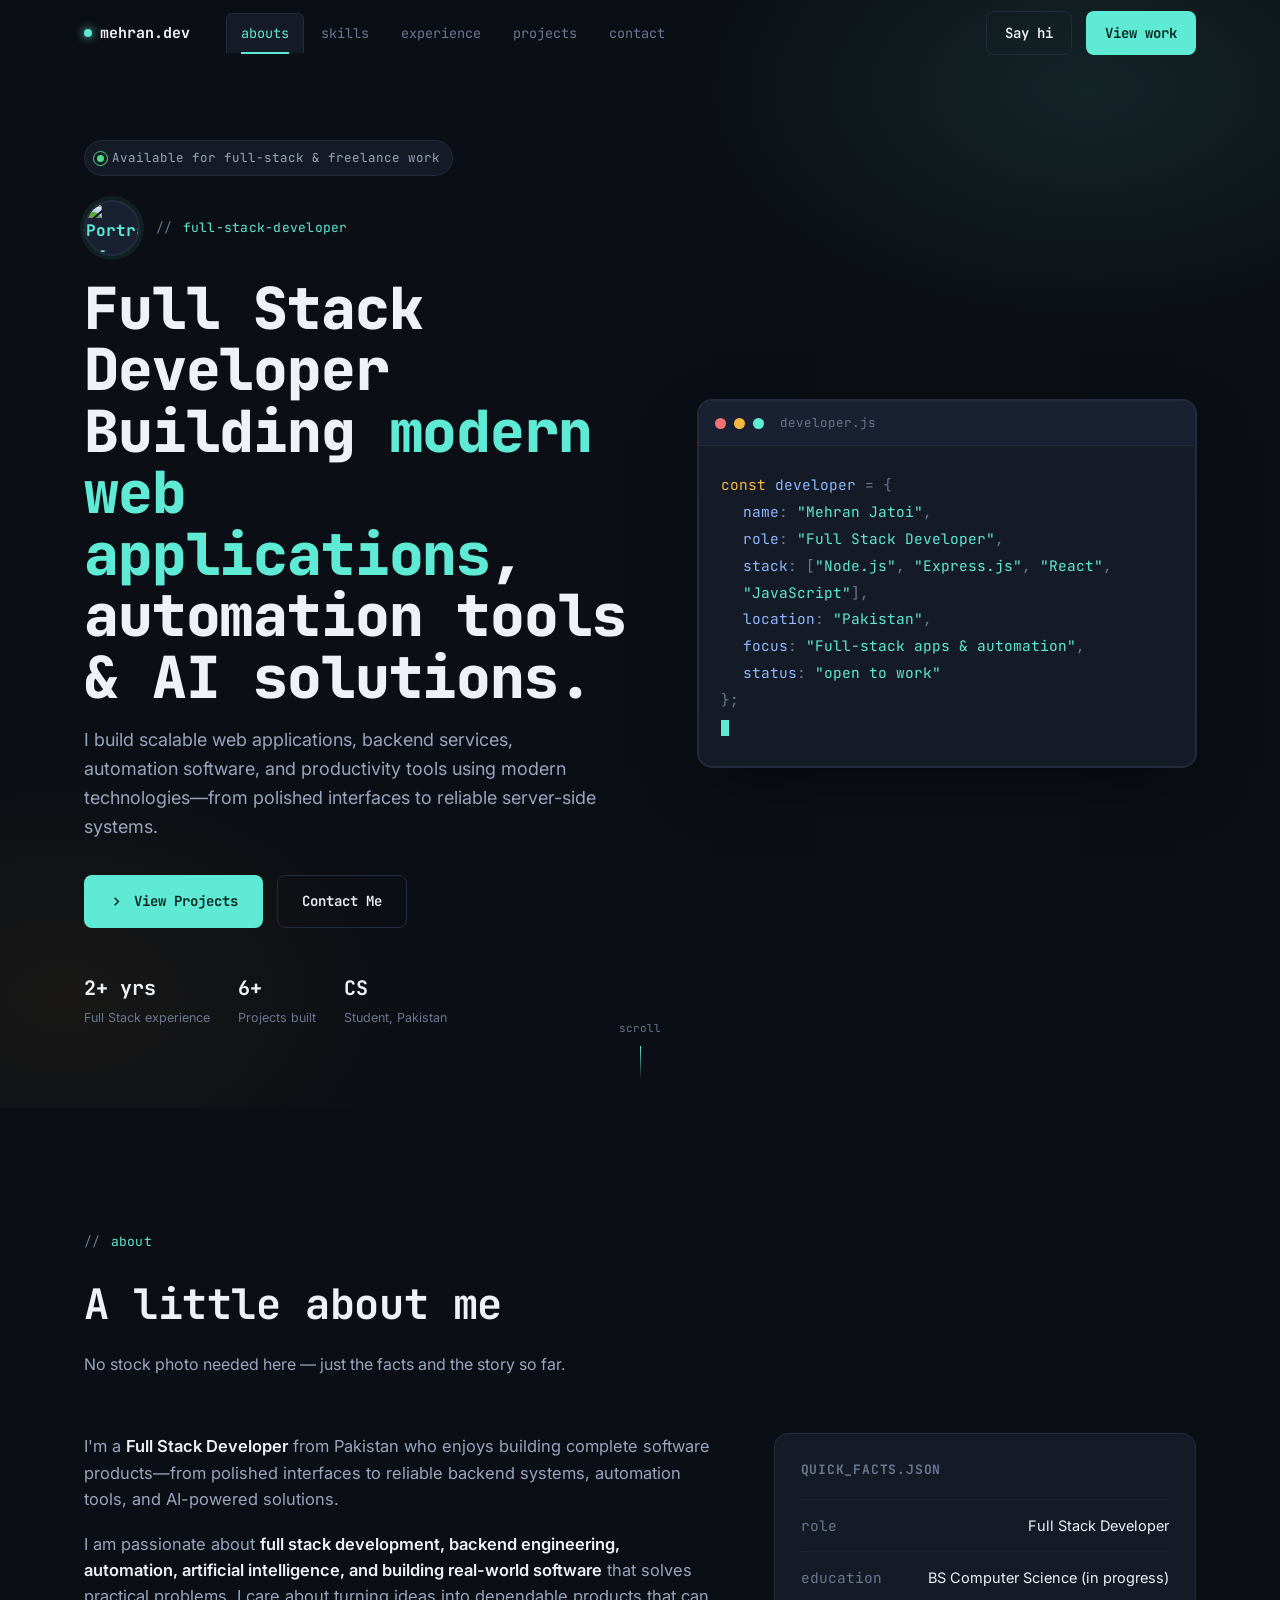
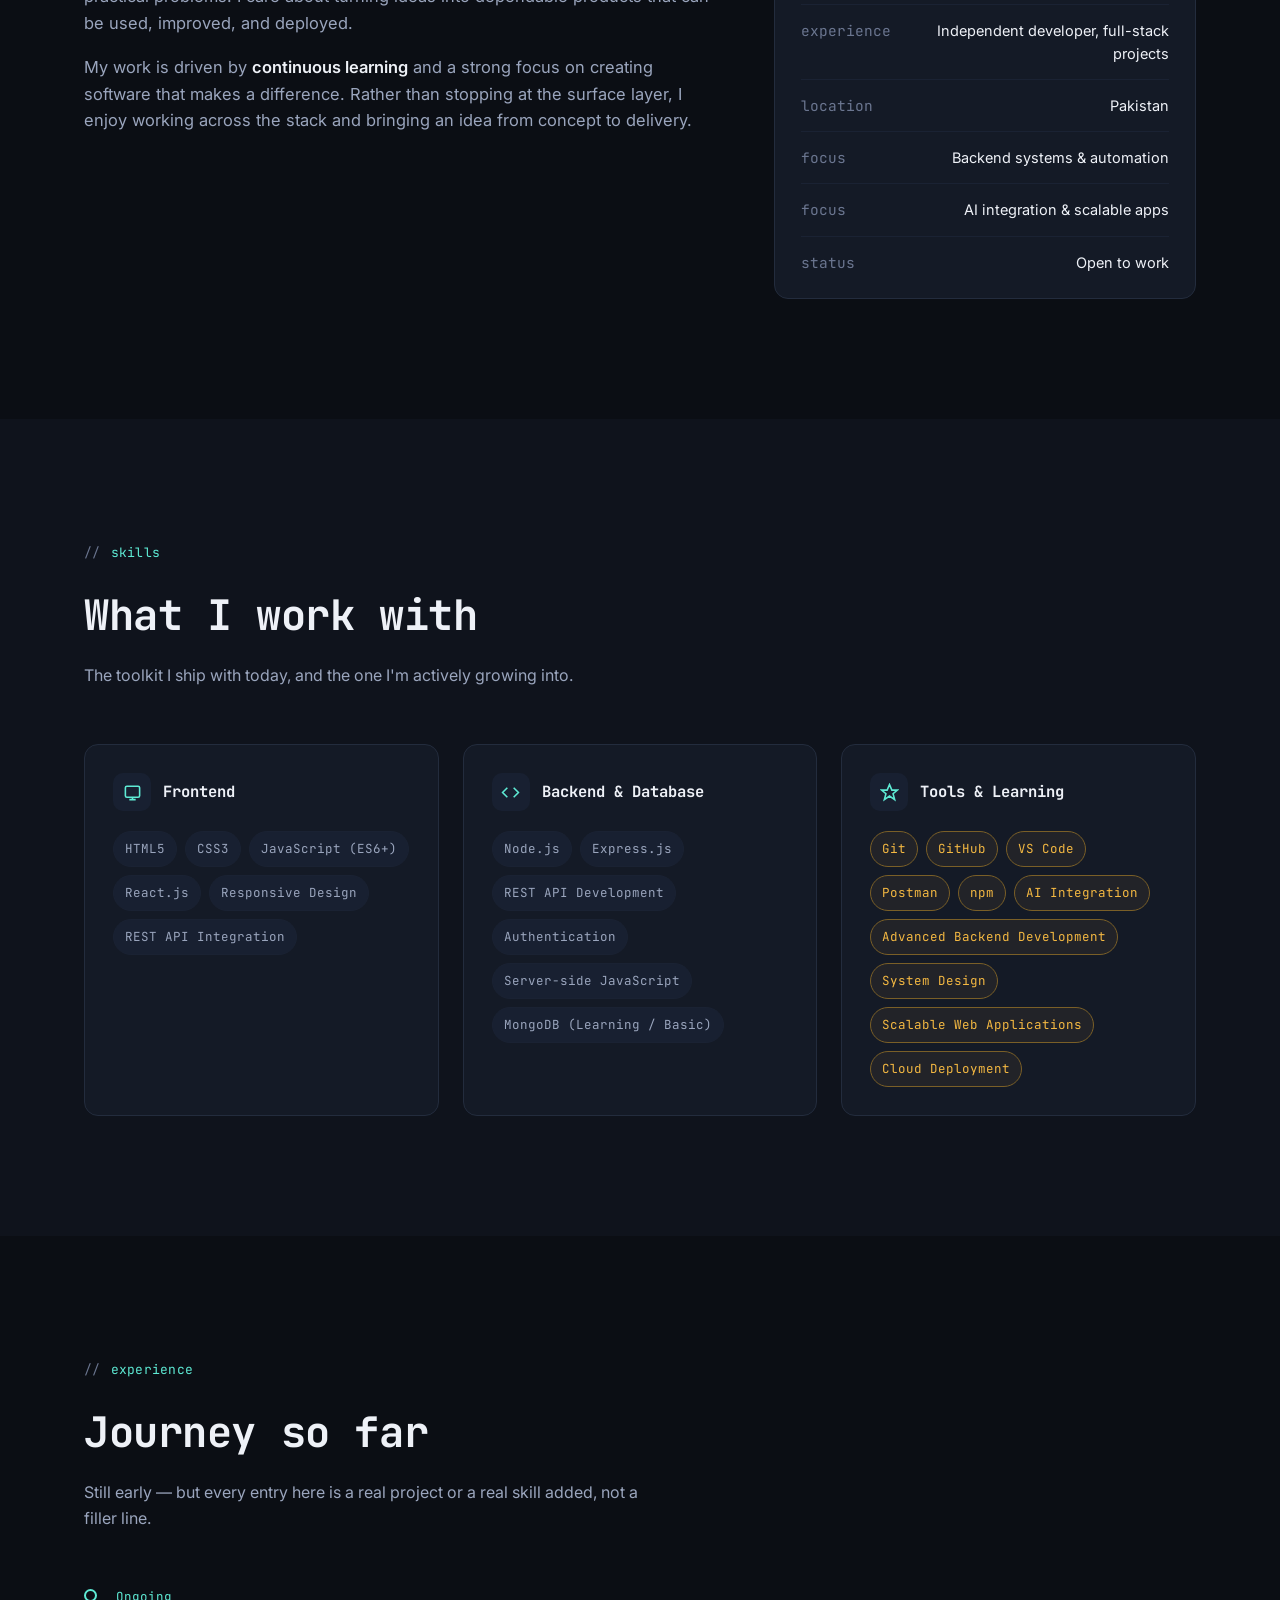
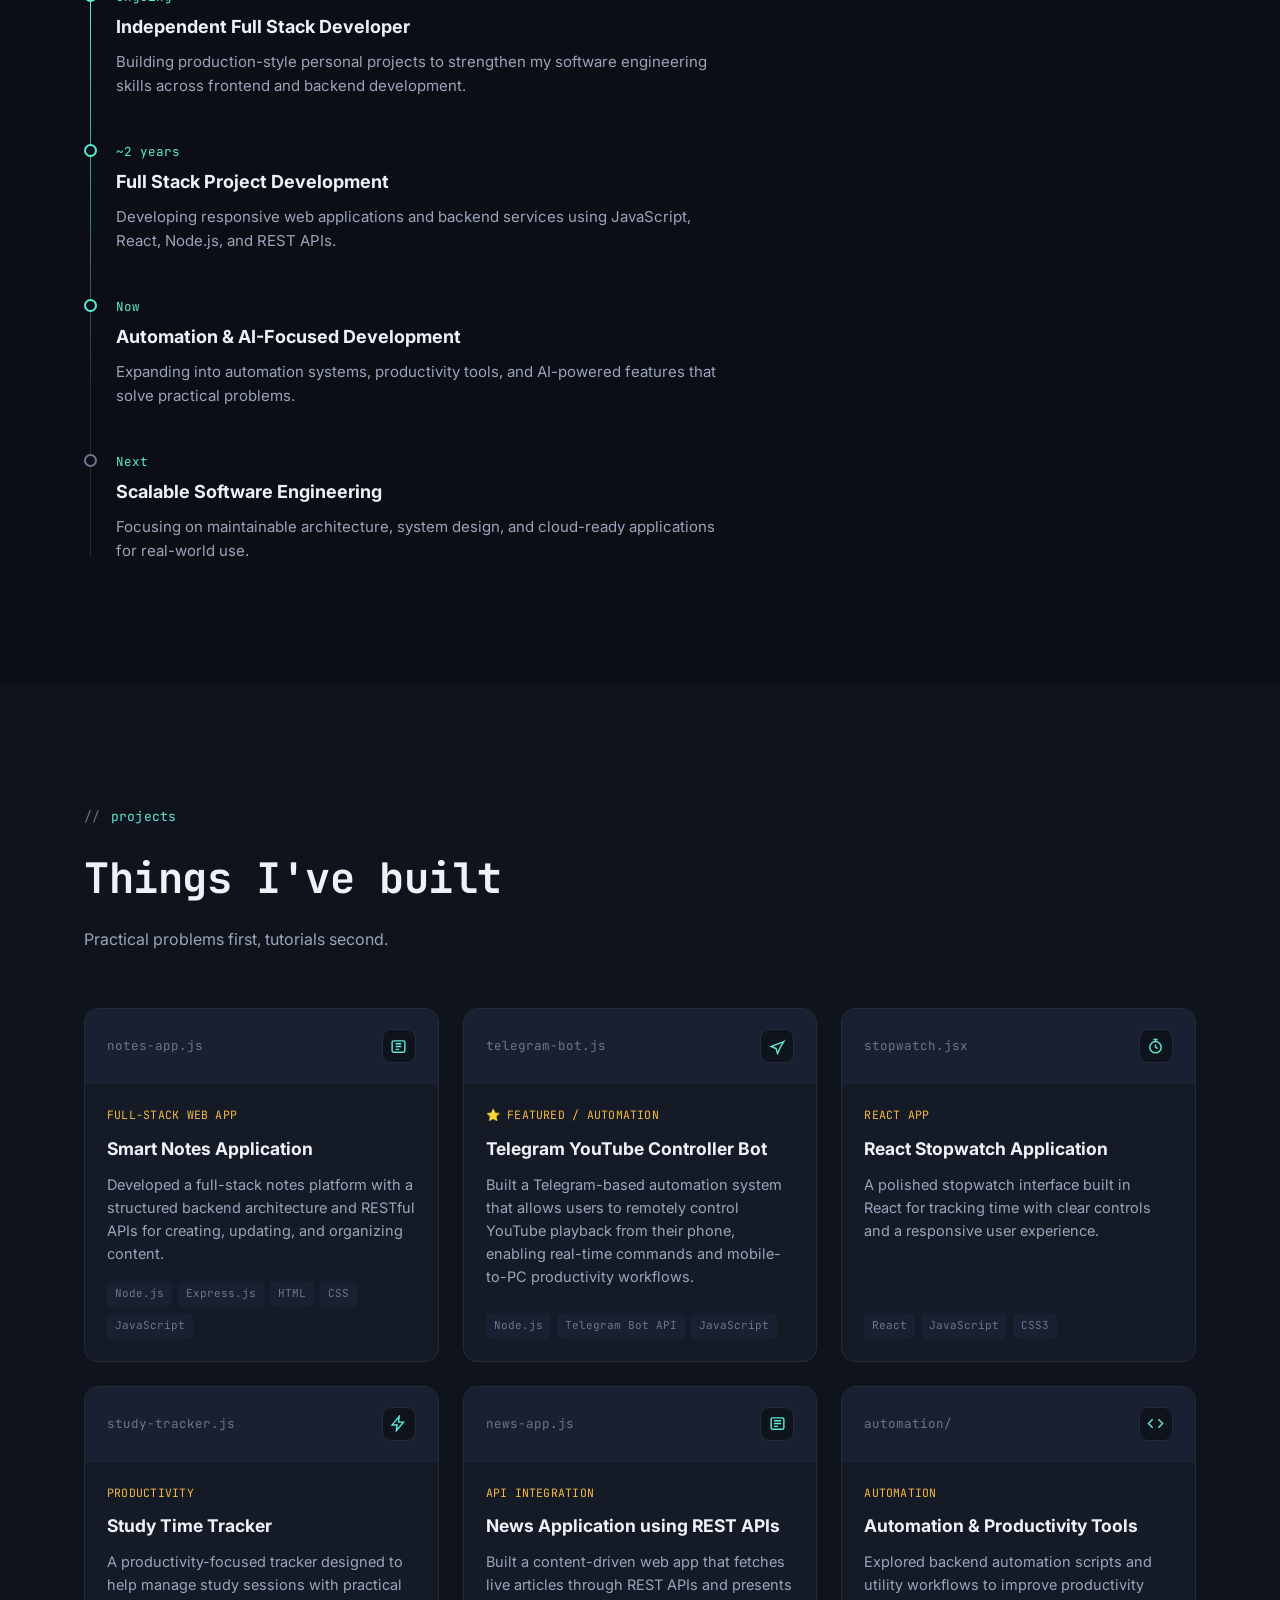
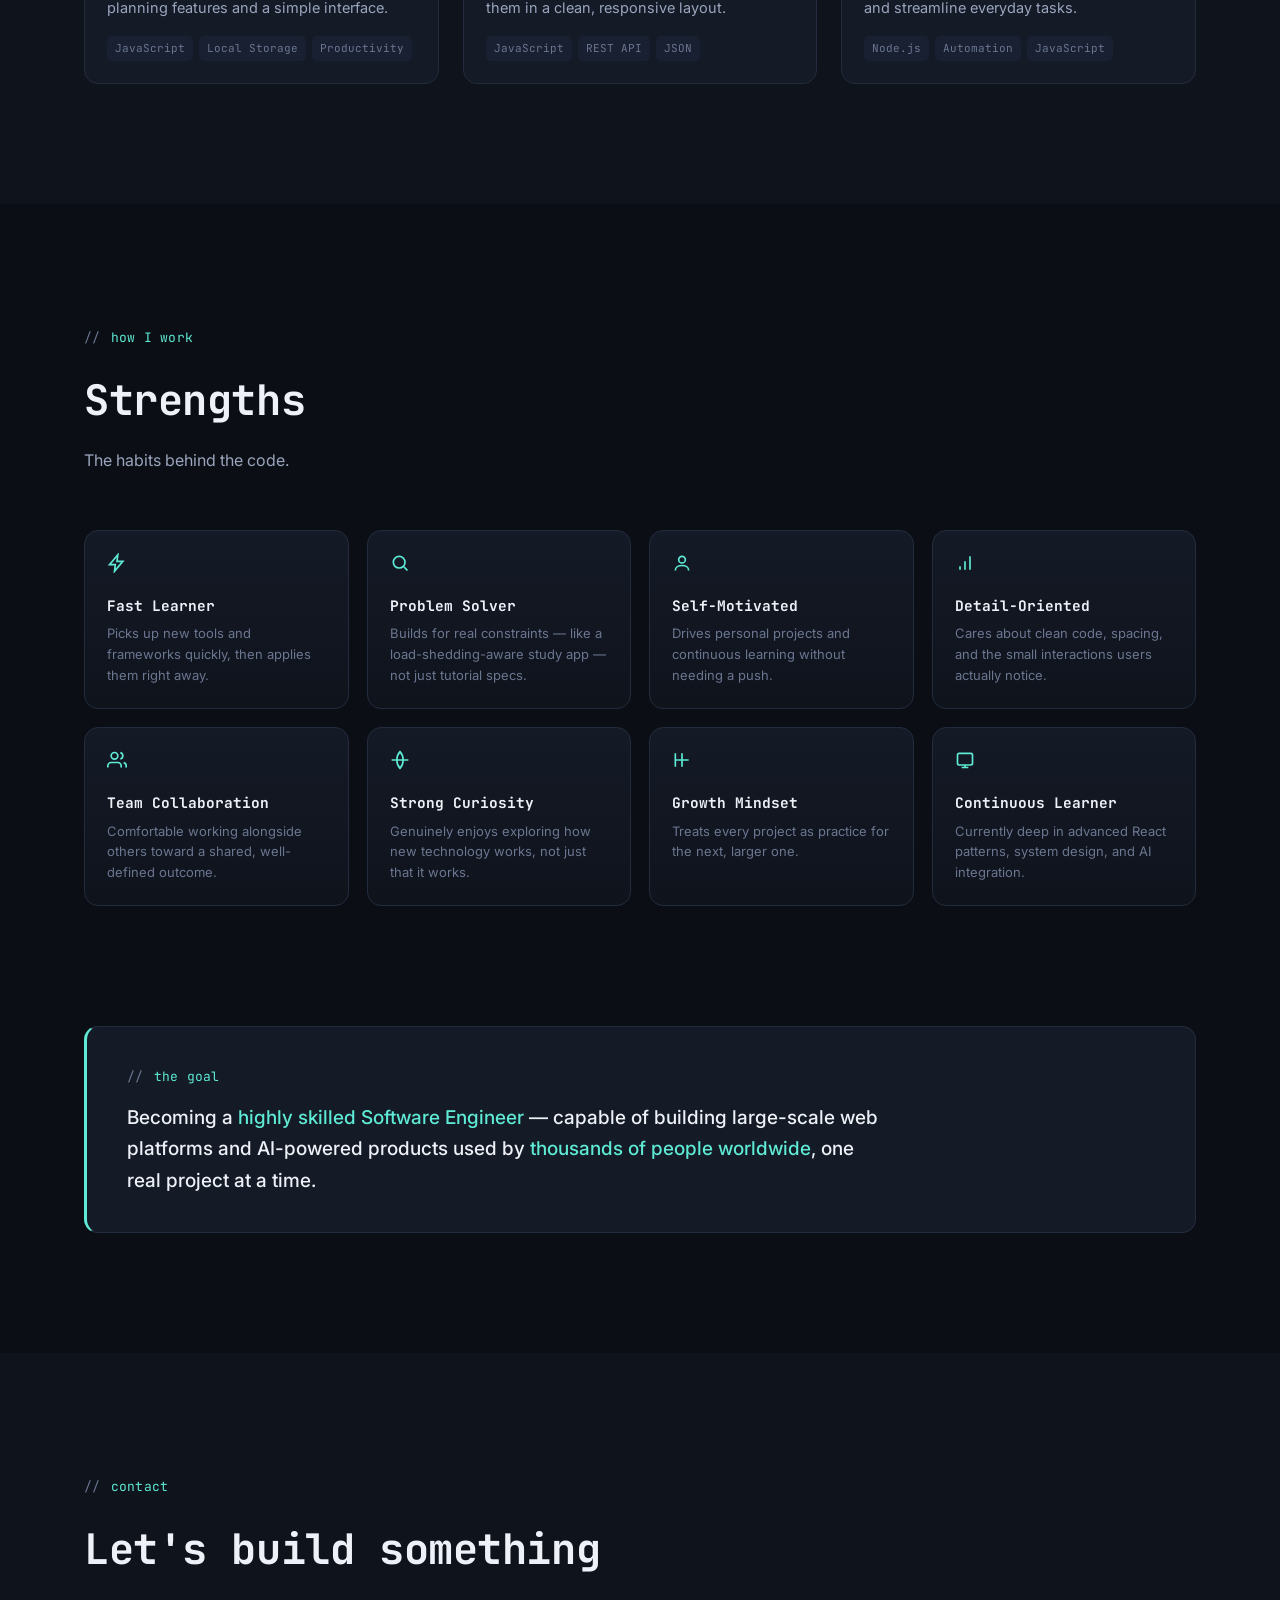
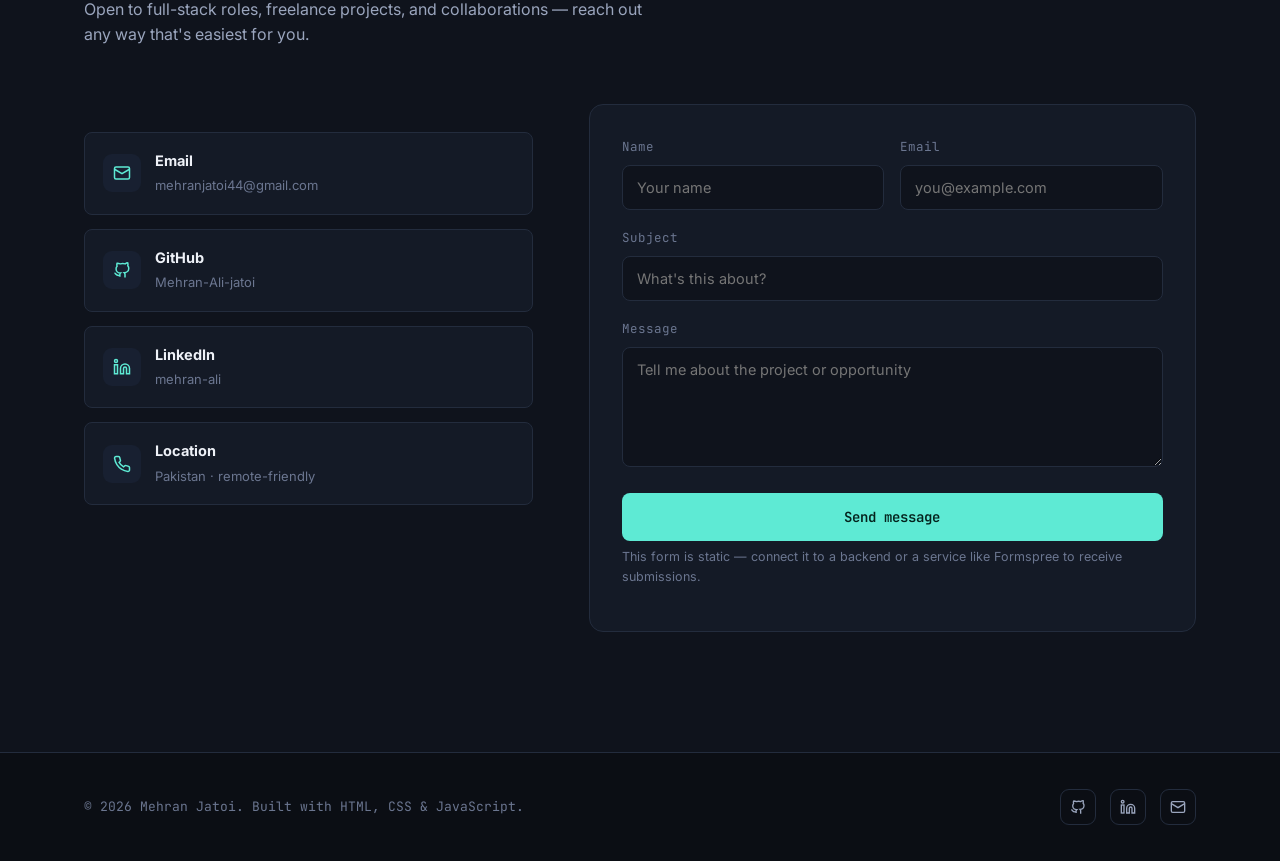
==== index.html @ d282d176 "Refactor contact form submission to async/await Updated contact form submission to use async/await f" ====
<!doctype html>
<html lang="en">
<head>
<meta charset="utf-8">
<meta name="viewport" content="width=device-width, initial-scale=1">
<title>Mehran Jatoi — Full Stack Developer</title>
<meta name="description" content="Mehran Jatoi is a Full Stack Developer building modern web applications, backend services, automation tools, and AI-powered solutions.">
<meta name="author" content="Mehran Jatoi">

<link rel="preconnect" href="https://fonts.googleapis.com">
<link rel="preconnect" href="https://fonts.gstatic.com" crossorigin>
<link href="https://fonts.googleapis.com/css2?family=JetBrains+Mono:wght@400;500;600;700;800&family=Inter:wght@400;500;600;700;800&display=swap" rel="stylesheet">

<style>
/* ============================================================
   TOKENS
============================================================ */
:root{
  --bg:            #0b0e14;
  --bg-soft:       #0f131c;
  --surface:       #141a26;
  --surface-2:     #182031;
  --border:        #232c3d;
  --border-soft:   #1a2233;

  --text:          #eef1f7;
  --text-dim:      #9aa5bd;
  --text-mute:     #6b7690;

  --accent:        #5eead4;   /* teal — primary */
  --accent-dim:    #2f6f66;
  --accent-2:      #f5b942;   /* amber — secondary */
  --accent-2-dim:  #7a5f27;

  --danger:        #f37272;

  --font-mono: 'JetBrains Mono', ui-monospace, SFMono-Regular, Menlo, monospace;
  --font-body: 'Inter', -apple-system, BlinkMacSystemFont, sans-serif;

  --radius-sm: 8px;
  --radius-md: 14px;
  --radius-lg: 22px;

  --container: 1160px;
  --shadow-glow: 0 0 0 1px var(--border), 0 20px 60px -20px rgba(0,0,0,.6);
}

@media (prefers-color-scheme: light){ /* site is intentionally dark-only; keep consistent */ }

*,*::before,*::after{ box-sizing:border-box; }
html{ scroll-behavior:smooth; }
body{
  margin:0;
  background:var(--bg);
  color:var(--text);
  font-family:var(--font-body);
  font-size:16px;
  line-height:1.6;
  -webkit-font-smoothing:antialiased;
  overflow-x:hidden;
}
body.no-scroll{ overflow:hidden; }

img{ max-width:100%; display:block; }
a{ color:inherit; text-decoration:none; }
ul{ list-style:none; margin:0; padding:0; }
button{ font-family:inherit; cursor:pointer; }
::selection{ background:var(--accent); color:#04231d; }

/* focus visibility */
a:focus-visible, button:focus-visible, input:focus-visible, textarea:focus-visible{
  outline:2px solid var(--accent);
  outline-offset:3px;
  border-radius:4px;
}

@media (prefers-reduced-motion: reduce){
  html{ scroll-behavior:auto; }
  *,*::before,*::after{ animation-duration:.001ms !important; animation-iteration-count:1 !important; transition-duration:.001ms !important; }
}

.container{
  width:100%;
  max-width:var(--container);
  margin:0 auto;
  padding:0 24px;
}

.section{ padding:120px 0; position:relative; }
@media (max-width:768px){ .section{ padding:80px 0; } }

.eyebrow{
  font-family:var(--font-mono);
  font-size:13px;
  letter-spacing:.02em;
  color:var(--accent);
  display:inline-flex;
  align-items:center;
  gap:10px;
  margin:0 0 18px;
}
.eyebrow::before{ content:"//"; color:var(--text-mute); }

.section-title{
  font-family:var(--font-mono);
  font-weight:700;
  font-size:clamp(28px, 4vw, 42px);
  letter-spacing:-.01em;
  margin:0 0 14px;
  color:var(--text);
}
.section-lede{
  color:var(--text-dim);
  max-width:560px;
  font-size:16px;
  margin:0 0 56px;
}

.reveal{ opacity:0; transform:translateY(24px); transition:opacity .7s ease, transform .7s ease; }
.reveal.in{ opacity:1; transform:none; }

/* buttons */
.btn{
  display:inline-flex; align-items:center; gap:10px;
  font-family:var(--font-mono);
  font-size:14px; font-weight:600;
  padding:14px 24px;
  border-radius:var(--radius-sm);
  border:1px solid transparent;
  transition:transform .25s ease, box-shadow .25s ease, background .25s ease, border-color .25s ease;
  white-space:nowrap;
}
.btn-primary{
  background:var(--accent);
  color:#04231d;
}
.btn-primary:hover{ transform:translateY(-2px); box-shadow:0 10px 30px -8px rgba(94,234,212,.45); }
.btn-ghost{
  background:transparent;
  color:var(--text);
  border-color:var(--border);
}
.btn-ghost:hover{ border-color:var(--accent); color:var(--accent); transform:translateY(-2px); }

/* ============================================================
   NAV — styled like editor tabs
============================================================ */
.nav{
  position:fixed; top:0; left:0; right:0; z-index:100;
  border-bottom:1px solid transparent;
  transition:background .3s ease, border-color .3s ease, backdrop-filter .3s ease;
}
.nav.scrolled{
  background:rgba(11,14,20,.85);
  backdrop-filter:blur(14px);
  border-bottom-color:var(--border);
}
.nav-inner{
  max-width:var(--container); margin:0 auto; padding:0 24px;
  height:66px; display:flex; align-items:center; gap:28px;
}
.nav-brand{
  font-family:var(--font-mono); font-weight:700; font-size:15px;
  display:flex; align-items:center; gap:8px; color:var(--text);
}
.nav-brand .dot{ width:8px; height:8px; border-radius:50%; background:var(--accent); box-shadow:0 0 10px var(--accent); }
.nav-tabs{ display:flex; align-items:center; gap:2px; margin-left:8px; }
.nav-tabs a{
  font-family:var(--font-mono); font-size:13.5px; color:var(--text-mute);
  padding:9px 14px; border-radius:6px 6px 0 0;
  border:1px solid transparent; border-bottom:none;
  transition:color .2s ease, background .2s ease, border-color .2s ease;
  position:relative;
}
.nav-tabs a::after{
  content:""; position:absolute; left:14px; right:14px; bottom:-1px; height:2px;
  background:var(--accent); transform:scaleX(0); transform-origin:left;
  transition:transform .25s ease;
}
.nav-tabs a:hover{ color:var(--text); }
.nav-tabs a.active{ color:var(--accent); background:var(--surface); border-color:var(--border); }
.nav-tabs a.active::after{ transform:scaleX(1); }
.nav-cta{ margin-left:auto; display:flex; align-items:center; gap:14px; }
.nav-cta .btn{ padding:10px 18px; }

.nav-toggle{
  display:none; margin-left:auto; background:none; border:1px solid var(--border);
  border-radius:8px; width:40px; height:40px; align-items:center; justify-content:center;
  color:var(--text);
}
.nav-toggle svg{ width:20px; height:20px; }

@media (max-width:860px){
  .nav-tabs{ display:none; }
  .nav-cta .btn-ghost{ display:none; }
  .nav-toggle{ display:flex; }
}

.mobile-menu{
  position:fixed; inset:66px 0 0 0; background:var(--bg-soft);
  transform:translateY(-8px); opacity:0; pointer-events:none;
  transition:opacity .25s ease, transform .25s ease;
  z-index:99; border-top:1px solid var(--border);
}
.mobile-menu.open{ opacity:1; transform:none; pointer-events:auto; }
.mobile-menu-inner{ padding:32px 24px; display:flex; flex-direction:column; gap:6px; }
.mobile-menu a{
  font-family:var(--font-mono); font-size:20px; padding:14px 4px;
  border-bottom:1px solid var(--border-soft); color:var(--text);
}

/* ============================================================
   HERO
============================================================ */
.hero{
  min-height:100vh;
  display:flex; align-items:center;
  padding:140px 0 80px;
  position:relative;
  background:
    radial-gradient(700px 420px at 85% 8%, rgba(94,234,212,.10), transparent 60%),
    radial-gradient(600px 400px at 5% 90%, rgba(245,185,66,.06), transparent 60%);
}
.hero-grid{
  display:grid; grid-template-columns: 1.05fr .95fr; gap:64px; align-items:center;
}
@media (max-width:960px){ .hero-grid{ grid-template-columns:1fr; gap:56px; } }

.hero-status{
  display:inline-flex; align-items:center; gap:8px;
  font-family:var(--font-mono); font-size:12.5px; color:var(--text-dim);
  border:1px solid var(--border); background:var(--surface);
  padding:7px 12px; border-radius:99px; margin-bottom:24px;
}
.hero-status .pulse{
  width:7px; height:7px; border-radius:50%; background:#4ade80; position:relative;
}
.hero-status .pulse::after{
  content:""; position:absolute; inset:-4px; border-radius:50%; border:1px solid #4ade80;
  animation:pulse 1.8s ease-out infinite;
}
@keyframes pulse{ 0%{ transform:scale(.6); opacity:1;} 100%{ transform:scale(1.8); opacity:0;} }

.hero-photo-name{ display:flex; align-items:center; gap:16px; margin-bottom:22px; }
.hero-avatar{
  width:56px; height:56px; border-radius:50%;
  border:2px solid var(--border); background:var(--surface-2);
  display:flex; align-items:center; justify-content:center;
  font-family:var(--font-mono); font-weight:700; color:var(--accent);
  overflow:hidden; flex-shrink:0;
  box-shadow:0 0 0 4px rgba(94,234,212,.08);
}
.hero-avatar img{ width:100%; height:100%; object-fit:cover; }

.hero h1{
  font-family:var(--font-mono);
  font-size:clamp(34px, 5.4vw, 58px);
  line-height:1.06; letter-spacing:-.02em;
  margin:0 0 18px; font-weight:800;
}
.hero h1 .accent{ color:var(--accent); }
.hero-sub{
  color:var(--text-dim); font-size:18px; max-width:520px; margin:0 0 34px;
}
.hero-actions{ display:flex; gap:14px; flex-wrap:wrap; margin-bottom:44px; }

.hero-meta{ display:flex; gap:28px; flex-wrap:wrap; }
.hero-meta div{ display:flex; flex-direction:column; gap:4px; }
.hero-meta .num{ font-family:var(--font-mono); font-weight:700; font-size:20px; color:var(--text); }
.hero-meta .label{ font-size:12.5px; color:var(--text-mute); }

/* code panel */
.code-panel{
  background:var(--surface);
  border:1px solid var(--border);
  border-radius:var(--radius-md);
  box-shadow:var(--shadow-glow);
  overflow:hidden;
}
.code-panel-bar{
  display:flex; align-items:center; gap:8px;
  padding:12px 16px; border-bottom:1px solid var(--border);
  background:var(--surface-2);
}
.code-panel-bar .cdot{ width:11px; height:11px; border-radius:50%; }
.cdot.r{ background:#f37272; } .cdot.y{ background:#f5b942; } .cdot.g{ background:#5eead4; }
.code-panel-bar .fname{ margin-left:8px; font-family:var(--font-mono); font-size:12.5px; color:var(--text-mute); }
.code-panel-body{
  padding:26px 22px; font-family:var(--font-mono); font-size:14.5px; line-height:1.85;
  min-height:290px;
}
.code-panel-body .ln{ color:var(--text-mute); display:inline-block; width:20px; user-select:none; }
.tok-kw{ color:#f5b942; }
.tok-str{ color:var(--accent); }
.tok-prop{ color:#8fb8ff; }
.tok-punc{ color:var(--text-mute); }
.tok-cursor{ display:inline-block; width:8px; height:16px; background:var(--accent); vertical-align:middle; animation:blink 1s step-end infinite; }
@keyframes blink{ 50%{ opacity:0; } }

.hero-scroll{
  position:absolute; left:50%; bottom:28px; transform:translateX(-50%);
  display:flex; flex-direction:column; align-items:center; gap:8px;
  font-family:var(--font-mono); font-size:11px; color:var(--text-mute);
}
.hero-scroll .line{ width:1px; height:34px; background:linear-gradient(var(--accent), transparent); animation:scrolldown 1.8s ease infinite; }
@keyframes scrolldown{ 0%{ transform:scaleY(0); transform-origin:top; } 50%{ transform:scaleY(1); transform-origin:top;} 51%{ transform-origin:bottom;} 100%{ transform:scaleY(0); transform-origin:bottom; } }

/* ============================================================
   ABOUT
============================================================ */
.about-grid{ display:grid; grid-template-columns: 1.2fr .8fr; gap:56px; }
@media (max-width:900px){ .about-grid{ grid-template-columns:1fr; } }
.about-copy p{ color:var(--text-dim); font-size:16.5px; margin:0 0 18px; }
.about-copy strong{ color:var(--text); font-weight:600; }

.facts-panel{
  background:var(--surface); border:1px solid var(--border); border-radius:var(--radius-md);
  padding:26px 26px 10px;
}
.facts-panel h4{
  font-family:var(--font-mono); font-size:13px; color:var(--text-mute);
  margin:0 0 18px; text-transform:uppercase; letter-spacing:.06em;
}
.fact-row{
  display:flex; justify-content:space-between; gap:16px;
  padding:14px 0; border-top:1px solid var(--border-soft);
  font-size:14.5px;
}
.fact-row .k{ color:var(--text-mute); font-family:var(--font-mono); }
.fact-row .v{ color:var(--text); text-align:right; }

/* ============================================================
   SKILLS
============================================================ */
.skills-grid{ display:grid; grid-template-columns:repeat(3, 1fr); gap:24px; }
@media (max-width:900px){ .skills-grid{ grid-template-columns:1fr; } }
.skill-card{
  background:var(--surface); border:1px solid var(--border); border-radius:var(--radius-md);
  padding:28px; transition:border-color .25s ease, transform .25s ease;
}
.skill-card:hover{ border-color:var(--accent-dim); transform:translateY(-4px); }
.skill-card-head{ display:flex; align-items:center; gap:12px; margin-bottom:20px; }
.skill-icon{
  width:38px; height:38px; border-radius:10px; background:var(--surface-2);
  display:flex; align-items:center; justify-content:center; color:var(--accent); flex-shrink:0;
}
.skill-icon svg{ width:19px; height:19px; }
.skill-card h3{ font-family:var(--font-mono); font-size:15.5px; margin:0; color:var(--text); }
.tag-list{ display:flex; flex-wrap:wrap; gap:8px; }
.tag{
  font-family:var(--font-mono); font-size:12.5px; color:var(--text-dim);
  background:var(--surface-2); border:1px solid var(--border-soft);
  padding:7px 11px; border-radius:99px;
}
.skill-card.learning .tag{ color:var(--accent-2); border-color:var(--accent-2-dim); background:rgba(245,185,66,.06); }

/* ============================================================
   TIMELINE (experience + education)
============================================================ */
.timeline{ position:relative; padding-left:32px; }
.timeline::before{
  content:""; position:absolute; left:6px; top:6px; bottom:6px; width:1px;
  background:linear-gradient(var(--accent), var(--border) 70%);
}
.tl-item{ position:relative; padding-bottom:44px; }
.tl-item:last-child{ padding-bottom:0; }
.tl-dot{
  position:absolute; left:-32px; top:2px; width:13px; height:13px; border-radius:50%;
  background:var(--bg); border:2px solid var(--accent);
}
.tl-item.dim .tl-dot{ border-color:var(--text-mute); }
.tl-period{ font-family:var(--font-mono); font-size:12.5px; color:var(--accent); margin-bottom:6px; display:block; }
.tl-item h3{ font-size:18px; margin:0 0 8px; color:var(--text); }
.tl-item p{ color:var(--text-dim); margin:0; max-width:600px; font-size:15px; }

/* ============================================================
   PROJECTS
============================================================ */
.projects-grid{ display:grid; grid-template-columns:repeat(3, 1fr); gap:24px; }
@media (max-width:960px){ .projects-grid{ grid-template-columns:repeat(2, 1fr); } }
@media (max-width:680px){ .projects-grid{ grid-template-columns:1fr; } }
.project-card{
  background:var(--surface); border:1px solid var(--border); border-radius:var(--radius-md);
  overflow:hidden; transition:transform .3s ease, border-color .3s ease, box-shadow .3s ease;
  display:flex; flex-direction:column;
}
.project-card:hover{ transform:translateY(-6px); border-color:var(--accent-dim); box-shadow:0 20px 40px -20px rgba(0,0,0,.5); }
.project-top{
  padding:20px 22px; display:flex; align-items:center; justify-content:space-between;
  border-bottom:1px solid var(--border-soft); background:var(--surface-2);
}
.project-top .file{ font-family:var(--font-mono); font-size:12.5px; color:var(--text-mute); }
.project-icon{ width:34px; height:34px; border-radius:9px; background:var(--bg-soft); border:1px solid var(--border); display:flex; align-items:center; justify-content:center; color:var(--accent); }
.project-icon svg{ width:17px; height:17px; }
.project-body{ padding:22px; flex:1; display:flex; flex-direction:column; }
.project-tag{ font-family:var(--font-mono); font-size:11.5px; color:var(--accent-2); margin-bottom:10px; letter-spacing:.02em; }
.project-body h3{ font-size:17.5px; margin:0 0 10px; color:var(--text); }
.project-body p{ font-size:14.5px; color:var(--text-dim); margin:0; flex:1; }
.project-stack{ display:flex; gap:6px; flex-wrap:wrap; margin-top:16px; }
.project-stack span{ font-family:var(--font-mono); font-size:11px; color:var(--text-mute); background:var(--surface-2); padding:4px 8px; border-radius:5px; }

/* ============================================================
   STRENGTHS
============================================================ */
.strengths-grid{ display:grid; grid-template-columns:repeat(4, 1fr); gap:18px; }
@media (max-width:900px){ .strengths-grid{ grid-template-columns:repeat(2, 1fr); } }
@media (max-width:520px){ .strengths-grid{ grid-template-columns:1fr; } }
.strength-card{
  border:1px solid var(--border); border-radius:var(--radius-md); padding:22px;
  background:linear-gradient(180deg, var(--surface), var(--bg-soft));
  transition:border-color .25s ease, transform .25s ease;
}
.strength-card:hover{ border-color:var(--accent-dim); transform:translateY(-3px); }
.strength-card svg{ width:20px; height:20px; color:var(--accent); margin-bottom:14px; }
.strength-card h4{ font-size:14.5px; margin:0 0 6px; color:var(--text); font-family:var(--font-mono); }
.strength-card p{ font-size:13px; color:var(--text-mute); margin:0; }

/* ============================================================
   GOALS CALLOUT
============================================================ */
.goal-block{
  border:1px solid var(--border); border-left:3px solid var(--accent);
  background:var(--surface); border-radius:var(--radius-md);
  padding:36px 40px; position:relative;
}
.goal-block .eyebrow{ margin-bottom:14px; }
.goal-block p{ font-size:19px; line-height:1.65; color:var(--text); max-width:760px; margin:0; font-weight:500; }
.goal-block p .hl{ color:var(--accent); }

/* ============================================================
   CONTACT
============================================================ */
.contact-grid{ display:grid; grid-template-columns:.85fr 1.15fr; gap:56px; }
@media (max-width:900px){ .contact-grid{ grid-template-columns:1fr; } }
.contact-links{ display:flex; flex-direction:column; gap:14px; margin-top:28px; }
.contact-link{
  display:flex; align-items:center; gap:14px;
  padding:16px 18px; border:1px solid var(--border); border-radius:var(--radius-sm);
  background:var(--surface); transition:border-color .2s ease, transform .2s ease;
}
.contact-link:hover{ border-color:var(--accent-dim); transform:translateX(4px); }
.contact-link .ico{ width:38px; height:38px; border-radius:9px; background:var(--surface-2); display:flex; align-items:center; justify-content:center; color:var(--accent); flex-shrink:0; }
.contact-link .ico svg{ width:18px; height:18px; }
.contact-link .txt strong{ display:block; font-size:14.5px; color:var(--text); }
.contact-link .txt span{ font-size:13px; color:var(--text-mute); }

.form-panel{
  background:var(--surface); border:1px solid var(--border); border-radius:var(--radius-md); padding:32px;
}
.form-row{ display:grid; grid-template-columns:1fr 1fr; gap:16px; }
@media (max-width:520px){ .form-row{ grid-template-columns:1fr; } }
.field{ margin-bottom:18px; }
.field label{ display:block; font-family:var(--font-mono); font-size:12.5px; color:var(--text-mute); margin-bottom:8px; }
.field input, .field textarea{
  width:100%; background:var(--bg-soft); border:1px solid var(--border); border-radius:8px;
  padding:13px 14px; color:var(--text); font-family:var(--font-body); font-size:14.5px;
  transition:border-color .2s ease;
}
.field input:focus, .field textarea:focus{ border-color:var(--accent); outline:none; }
.field textarea{ resize:vertical; min-height:120px; }
.form-note{ font-size:12.5px; color:var(--text-mute); margin-top:6px; }
.form-success{
  display:none; align-items:center; gap:10px; color:var(--accent); font-family:var(--font-mono); font-size:13.5px;
  margin-top:14px;
}
.form-success.show{ display:flex; }

/* ============================================================
   FOOTER
============================================================ */
.site-footer{ border-top:1px solid var(--border); padding:36px 0; }
.footer-inner{ display:flex; align-items:center; justify-content:space-between; gap:16px; flex-wrap:wrap; }
.footer-inner p{ margin:0; font-size:13px; color:var(--text-mute); font-family:var(--font-mono); }
.footer-social{ display:flex; gap:14px; }
.footer-social a{ width:36px; height:36px; border-radius:9px; border:1px solid var(--border); display:flex; align-items:center; justify-content:center; color:var(--text-dim); transition:color .2s ease, border-color .2s ease; }
.footer-social a:hover{ color:var(--accent); border-color:var(--accent-dim); }
.footer-social svg{ width:16px; height:16px; }

.back-to-top{
  position:fixed; right:24px; bottom:24px; width:44px; height:44px; border-radius:50%;
  background:var(--surface); border:1px solid var(--border); color:var(--accent);
  display:flex; align-items:center; justify-content:center; z-index:90;
  opacity:0; pointer-events:none; transform:translateY(10px);
  transition:opacity .25s ease, transform .25s ease, border-color .25s ease;
}
.back-to-top.show{ opacity:1; pointer-events:auto; transform:none; }
.back-to-top:hover{ border-color:var(--accent); }
.back-to-top svg{ width:18px; height:18px; }
</style>
</head>

<body>

<!-- ============================================================
     NAV
============================================================ -->
<nav class="nav" id="siteNav">
  <div class="nav-inner">
    <a href="#top" class="nav-brand"><span class="dot"></span> mehran.dev</a>
    <div class="nav-tabs" id="navTabs">
      <a href="#about" class="click-scroll">abouts</a>
      <a href="#skills" class="click-scroll">skills</a>
      <a href="#experience" class="click-scroll">experience</a>
      <a href="#projects" class="click-scroll">projects</a>
      <a href="#contact" class="click-scroll">contact</a>
    </div>
    <div class="nav-cta">
      <a href="#contact" class="btn btn-ghost click-scroll">Say hi</a>
      <a href="#projects" class="btn btn-primary click-scroll">View work</a>
    </div>
    <button class="nav-toggle" id="navToggle" aria-label="Toggle menu" aria-expanded="false" aria-controls="mobileMenu">
      <svg viewBox="0 0 24 24" fill="none" stroke="currentColor" stroke-width="2" stroke-linecap="round"><line x1="4" y1="7" x2="20" y2="7"/><line x1="4" y1="12" x2="20" y2="12"/><line x1="4" y1="17" x2="20" y2="17"/></svg>
    </button>
  </div>
</nav>

<div class="mobile-menu" id="mobileMenu">
  <div class="mobile-menu-inner">
    <a href="#about" class="click-scroll">about.js</a>
    <a href="#skills" class="click-scroll">skills.js</a>
    <a href="#experience" class="click-scroll">experience.js</a>
    <a href="#projects" class="click-scroll">projects.js</a>
    <a href="#contact" class="click-scroll">contact.js</a>
  </div>
</div>

<main id="top">

  <!-- ============================================================
       HERO — photo used ONCE, here only
  ============================================================ -->
  <section class="hero" id="hero">
    <div class="container hero-grid">

      <div>
        <div class="hero-status"><span class="pulse"></span> Available for full-stack &amp; freelance work</div>

        <div class="hero-photo-name">
          <!-- Only photo on the entire site. Replace src below with your real portrait, e.g. images/mehran.jpg -->
          <div class="hero-avatar">
            <img src="https://placehold.co/112x112/141a26/5eead4?text=MJ" alt="Portrait of Mehran Jatoi">
          </div>
          <span class="eyebrow" style="margin:0;">full-stack-developer</span>
        </div>

        <h1>Full Stack Developer<br>Building <span class="accent">modern web applications</span>, automation tools &amp; AI solutions.</h1>

        <p class="hero-sub">I build scalable web applications, backend services, automation software, and productivity tools using modern technologies—from polished interfaces to reliable server-side systems.</p>

        <div class="hero-actions">
          <a href="#projects" class="btn btn-primary click-scroll">
            <svg width="15" height="15" viewBox="0 0 24 24" fill="none" stroke="currentColor" stroke-width="2.4"><path d="M9 18l6-6-6-6"/></svg>
            View Projects
          </a>
          <a href="#contact" class="btn btn-ghost click-scroll">Contact Me</a>
        </div>

        <div class="hero-meta">
          <div><span class="num">2+ yrs</span><span class="label">Full Stack experience</span></div>
          <div><span class="num">6+</span><span class="label">Projects built</span></div>
          <div><span class="num">CS</span><span class="label">Student, Pakistan</span></div>
        </div>
      </div>

      <div class="code-panel">
        <div class="code-panel-bar">
          <span class="cdot r"></span><span class="cdot y"></span><span class="cdot g"></span>
          <span class="fname">developer.js</span>
        </div>
        <div class="code-panel-body" id="typedCode" aria-hidden="true"></div>
      </div>

    </div>

    <div class="hero-scroll"><span>scroll</span><span class="line"></span></div>
  </section>

  <!-- ============================================================
       ABOUT
  ============================================================ -->
  <section class="section" id="about">
    <div class="container">
      <span class="eyebrow">about</span>
      <h2 class="section-title">A little about me</h2>
      <p class="section-lede">No stock photo needed here — just the facts and the story so far.</p>

      <div class="about-grid">
        <div class="about-copy reveal">
          <p>I'm a <strong>Full Stack Developer</strong> from Pakistan who enjoys building complete software products—from polished interfaces to reliable backend systems, automation tools, and AI-powered solutions.</p>
          <p>I am passionate about <strong>full stack development, backend engineering, automation, artificial intelligence, and building real-world software</strong> that solves practical problems. I care about turning ideas into dependable products that can be used, improved, and deployed.</p>
          <p>My work is driven by <strong>continuous learning</strong> and a strong focus on creating software that makes a difference. Rather than stopping at the surface layer, I enjoy working across the stack and bringing an idea from concept to delivery.</p>
        </div>

        <div class="facts-panel reveal">
          <h4>quick_facts.json</h4>
          <div class="fact-row"><span class="k">role</span><span class="v">Full Stack Developer</span></div>
          <div class="fact-row"><span class="k">education</span><span class="v">BS Computer Science (in progress)</span></div>
          <div class="fact-row"><span class="k">experience</span><span class="v">Independent developer, full-stack projects</span></div>
          <div class="fact-row"><span class="k">location</span><span class="v">Pakistan</span></div>
          <div class="fact-row"><span class="k">focus</span><span class="v">Backend systems &amp; automation</span></div>
          <div class="fact-row"><span class="k">focus</span><span class="v">AI integration &amp; scalable apps</span></div>
          <div class="fact-row"><span class="k">status</span><span class="v">Open to work</span></div>
        </div>
      </div>
    </div>
  </section>

  <!-- ============================================================
       SKILLS
  ============================================================ -->
  <section class="section" id="skills" style="background:var(--bg-soft);">
    <div class="container">
      <span class="eyebrow">skills</span>
      <h2 class="section-title">What I work with</h2>
      <p class="section-lede">The toolkit I ship with today, and the one I'm actively growing into.</p>

      <div class="skills-grid">

        <div class="skill-card reveal">
          <div class="skill-card-head">
            <div class="skill-icon">
              <svg viewBox="0 0 24 24" fill="none" stroke="currentColor" stroke-width="2"><rect x="3" y="4" width="18" height="14" rx="2"/><path d="M8 21h8M12 18v3"/></svg>
            </div>
            <h3>Frontend</h3>
          </div>
          <div class="tag-list">
            <span class="tag">HTML5</span><span class="tag">CSS3</span><span class="tag">JavaScript (ES6+)</span>
            <span class="tag">React.js</span><span class="tag">Responsive Design</span><span class="tag">REST API Integration</span>
          </div>
        </div>

        <div class="skill-card reveal">
          <div class="skill-card-head">
            <div class="skill-icon">
              <svg viewBox="0 0 24 24" fill="none" stroke="currentColor" stroke-width="2"><polyline points="16 18 22 12 16 6"/><polyline points="8 6 2 12 8 18"/></svg>
            </div>
            <h3>Backend &amp; Database</h3>
          </div>
          <div class="tag-list">
            <span class="tag">Node.js</span><span class="tag">Express.js</span><span class="tag">REST API Development</span>
            <span class="tag">Authentication</span><span class="tag">Server-side JavaScript</span><span class="tag">MongoDB (Learning / Basic)</span>
          </div>
        </div>

        <div class="skill-card learning reveal">
          <div class="skill-card-head">
            <div class="skill-icon">
              <svg viewBox="0 0 24 24" fill="none" stroke="currentColor" stroke-width="2"><path d="M12 2l3 7h7l-5.5 4.5L18.5 21 12 16.5 5.5 21l2-7.5L2 9h7z"/></svg>
            </div>
            <h3>Tools &amp; Learning</h3>
          </div>
          <div class="tag-list">
            <span class="tag">Git</span><span class="tag">GitHub</span><span class="tag">VS Code</span>
            <span class="tag">Postman</span><span class="tag">npm</span><span class="tag">AI Integration</span>
            <span class="tag">Advanced Backend Development</span><span class="tag">System Design</span><span class="tag">Scalable Web Applications</span><span class="tag">Cloud Deployment</span>
          </div>
        </div>

      </div>
    </div>
  </section>

  <!-- ============================================================
       EXPERIENCE / EDUCATION — genuine chronology, so a timeline earns its keep
  ============================================================ -->
  <section class="section" id="experience">
    <div class="container">
      <span class="eyebrow">experience</span>
      <h2 class="section-title">Journey so far</h2>
      <p class="section-lede">Still early — but every entry here is a real project or a real skill added, not a filler line.</p>

      <div class="timeline">
        <div class="tl-item reveal">
          <span class="tl-dot"></span>
          <span class="tl-period">Ongoing</span>
          <h3>Independent Full Stack Developer</h3>
          <p>Building production-style personal projects to strengthen my software engineering skills across frontend and backend development.</p>
        </div>
        <div class="tl-item reveal">
          <span class="tl-dot"></span>
          <span class="tl-period">~2 years</span>
          <h3>Full Stack Project Development</h3>
          <p>Developing responsive web applications and backend services using JavaScript, React, Node.js, and REST APIs.</p>
        </div>
        <div class="tl-item reveal">
          <span class="tl-dot"></span>
          <span class="tl-period">Now</span>
          <h3>Automation &amp; AI-Focused Development</h3>
          <p>Expanding into automation systems, productivity tools, and AI-powered features that solve practical problems.</p>
        </div>
        <div class="tl-item dim reveal">
          <span class="tl-dot"></span>
          <span class="tl-period">Next</span>
          <h3>Scalable Software Engineering</h3>
          <p>Focusing on maintainable architecture, system design, and cloud-ready applications for real-world use.</p>
        </div>
      </div>
    </div>
  </section>

  <!-- ============================================================
       PROJECTS
  ============================================================ -->
  <section class="section" id="projects" style="background:var(--bg-soft);">
    <div class="container">
      <span class="eyebrow">projects</span>
      <h2 class="section-title">Things I've built</h2>
      <p class="section-lede">Practical problems first, tutorials second.</p>

      <div class="projects-grid">

        <div class="project-card reveal">
          <div class="project-top">
            <span class="file">notes-app.js</span>
            <div class="project-icon"><svg viewBox="0 0 24 24" fill="none" stroke="currentColor" stroke-width="2"><rect x="3" y="4" width="18" height="16" rx="2"/><path d="M8 8h8M8 12h8M8 16h5"/></svg></div>
          </div>
          <div class="project-body">
            <span class="project-tag">FULL-STACK WEB APP</span>
            <h3>Smart Notes Application</h3>
            <p>Developed a full-stack notes platform with a structured backend architecture and RESTful APIs for creating, updating, and organizing content.</p>
            <div class="project-stack"><span>Node.js</span><span>Express.js</span><span>HTML</span><span>CSS</span><span>JavaScript</span></div>
          </div>
        </div>

        <div class="project-card reveal">
          <div class="project-top">
            <span class="file">telegram-bot.js</span>
            <div class="project-icon"><svg viewBox="0 0 24 24" fill="none" stroke="currentColor" stroke-width="2"><path d="M21 5L3 12l7 3 2 7 5-11 4-6z"/></svg></div>
          </div>
          <div class="project-body">
            <span class="project-tag">⭐ FEATURED / AUTOMATION</span>
            <h3>Telegram YouTube Controller Bot</h3>
            <p>Built a Telegram-based automation system that allows users to remotely control YouTube playback from their phone, enabling real-time commands and mobile-to-PC productivity workflows.</p>
            <div class="project-stack"><span>Node.js</span><span>Telegram Bot API</span><span>JavaScript</span></div>
          </div>
        </div>

        <div class="project-card reveal">
          <div class="project-top">
            <span class="file">stopwatch.jsx</span>
            <div class="project-icon"><svg viewBox="0 0 24 24" fill="none" stroke="currentColor" stroke-width="2"><circle cx="12" cy="13" r="8"/><path d="M12 9v4l3 2M9 2h6M12 2v3"/></svg></div>
          </div>
          <div class="project-body">
            <span class="project-tag">REACT APP</span>
            <h3>React Stopwatch Application</h3>
            <p>A polished stopwatch interface built in React for tracking time with clear controls and a responsive user experience.</p>
            <div class="project-stack"><span>React</span><span>JavaScript</span><span>CSS3</span></div>
          </div>
        </div>

        <div class="project-card reveal">
          <div class="project-top">
            <span class="file">study-tracker.js</span>
            <div class="project-icon"><svg viewBox="0 0 24 24" fill="none" stroke="currentColor" stroke-width="2"><path d="M13 2L3 14h7l-1 8 10-12h-7l1-8z"/></svg></div>
          </div>
          <div class="project-body">
            <span class="project-tag">PRODUCTIVITY</span>
            <h3>Study Time Tracker</h3>
            <p>A productivity-focused tracker designed to help manage study sessions with practical planning features and a simple interface.</p>
            <div class="project-stack"><span>JavaScript</span><span>Local Storage</span><span>Productivity</span></div>
          </div>
        </div>

        <div class="project-card reveal">
          <div class="project-top">
            <span class="file">news-app.js</span>
            <div class="project-icon"><svg viewBox="0 0 24 24" fill="none" stroke="currentColor" stroke-width="2"><rect x="3" y="4" width="18" height="16" rx="2"/><path d="M7 8h10M7 12h10M7 16h6"/></svg></div>
          </div>
          <div class="project-body">
            <span class="project-tag">API INTEGRATION</span>
            <h3>News Application using REST APIs</h3>
            <p>Built a content-driven web app that fetches live articles through REST APIs and presents them in a clean, responsive layout.</p>
            <div class="project-stack"><span>JavaScript</span><span>REST API</span><span>JSON</span></div>
          </div>
        </div>

        <div class="project-card reveal">
          <div class="project-top">
            <span class="file">automation/</span>
            <div class="project-icon"><svg viewBox="0 0 24 24" fill="none" stroke="currentColor" stroke-width="2"><polyline points="16 18 22 12 16 6"/><polyline points="8 6 2 12 8 18"/></svg></div>
          </div>
          <div class="project-body">
            <span class="project-tag">AUTOMATION</span>
            <h3>Automation &amp; Productivity Tools</h3>
            <p>Explored backend automation scripts and utility workflows to improve productivity and streamline everyday tasks.</p>
            <div class="project-stack"><span>Node.js</span><span>Automation</span><span>JavaScript</span></div>
          </div>
        </div>

      </div>
    </div>
  </section>

  <!-- ============================================================
       STRENGTHS (soft skills)
  ============================================================ -->
  <section class="section" id="strengths">
    <div class="container">
      <span class="eyebrow">how I work</span>
      <h2 class="section-title">Strengths</h2>
      <p class="section-lede">The habits behind the code.</p>

      <div class="strengths-grid">
        <div class="strength-card reveal">
          <svg viewBox="0 0 24 24" fill="none" stroke="currentColor" stroke-width="2"><path d="M13 2L3 14h7l-1 8 10-12h-7l1-8z"/></svg>
          <h4>Fast Learner</h4>
          <p>Picks up new tools and frameworks quickly, then applies them right away.</p>
        </div>
        <div class="strength-card reveal">
          <svg viewBox="0 0 24 24" fill="none" stroke="currentColor" stroke-width="2"><circle cx="11" cy="11" r="7"/><path d="M21 21l-4.3-4.3"/></svg>
          <h4>Problem Solver</h4>
          <p>Builds for real constraints — like a load-shedding-aware study app — not just tutorial specs.</p>
        </div>
        <div class="strength-card reveal">
          <svg viewBox="0 0 24 24" fill="none" stroke="currentColor" stroke-width="2"><circle cx="12" cy="8" r="4"/><path d="M4 21c0-4 4-6 8-6s8 2 8 6"/></svg>
          <h4>Self-Motivated</h4>
          <p>Drives personal projects and continuous learning without needing a push.</p>
        </div>
        <div class="strength-card reveal">
          <svg viewBox="0 0 24 24" fill="none" stroke="currentColor" stroke-width="2"><path d="M12 20V10M18 20V4M6 20v-4"/></svg>
          <h4>Detail-Oriented</h4>
          <p>Cares about clean code, spacing, and the small interactions users actually notice.</p>
        </div>
        <div class="strength-card reveal">
          <svg viewBox="0 0 24 24" fill="none" stroke="currentColor" stroke-width="2"><path d="M17 21v-2a4 4 0 0 0-4-4H5a4 4 0 0 0-4 4v2"/><circle cx="9" cy="7" r="4"/><path d="M23 21v-2a4 4 0 0 0-3-3.87M16 3.13a4 4 0 0 1 0 7.75"/></svg>
          <h4>Team Collaboration</h4>
          <p>Comfortable working alongside others toward a shared, well-defined outcome.</p>
        </div>
        <div class="strength-card reveal">
          <svg viewBox="0 0 24 24" fill="none" stroke="currentColor" stroke-width="2"><path d="M2 12h20M12 2a15 15 0 0 1 0 20 15 15 0 0 1 0-20z"/></svg>
          <h4>Strong Curiosity</h4>
          <p>Genuinely enjoys exploring how new technology works, not just that it works.</p>
        </div>
        <div class="strength-card reveal">
          <svg viewBox="0 0 24 24" fill="none" stroke="currentColor" stroke-width="2"><path d="M4 4v16M4 12h16M12 4v16"/></svg>
          <h4>Growth Mindset</h4>
          <p>Treats every project as practice for the next, larger one.</p>
        </div>
        <div class="strength-card reveal">
          <svg viewBox="0 0 24 24" fill="none" stroke="currentColor" stroke-width="2"><rect x="3" y="4" width="18" height="14" rx="2"/><path d="M8 21h8M12 18v3"/></svg>
          <h4>Continuous Learner</h4>
          <p>Currently deep in advanced React patterns, system design, and AI integration.</p>
        </div>
      </div>
    </div>
  </section>

  <!-- ============================================================
       GOALS CALLOUT
  ============================================================ -->
  <section class="section" style="padding-top:0;">
    <div class="container">
      <div class="goal-block reveal">
        <span class="eyebrow">the goal</span>
        <p>Becoming a <span class="hl">highly skilled Software Engineer</span> — capable of building large-scale web platforms and AI-powered products used by <span class="hl">thousands of people worldwide</span>, one real project at a time.</p>
      </div>
    </div>
  </section>

  <!-- ============================================================
       CONTACT
  ============================================================ -->
  <section class="section" id="contact" style="background:var(--bg-soft);">
    <div class="container">
      <span class="eyebrow">contact</span>
      <h2 class="section-title">Let's build something</h2>
      <p class="section-lede">Open to full-stack roles, freelance projects, and collaborations — reach out any way that's easiest for you.</p>

      <div class="contact-grid">
        <div class="reveal">
          <div class="contact-links">
            <a class="contact-link" href="mailto:mehranjatoi44@gmail.com">
              <span class="ico"><svg viewBox="0 0 24 24" fill="none" stroke="currentColor" stroke-width="2"><rect x="2" y="4" width="20" height="16" rx="2"/><path d="M2 7l10 6 10-6"/></svg></span>
              <span class="txt"><strong>Email</strong><span>mehranjatoi44@gmail.com</span></span>
            </a>
            <a class="contact-link" href="https://github.com/Mehran-Ali-jatoi" target="_blank" rel="noopener">
              <span class="ico"><svg viewBox="0 0 24 24" fill="none" stroke="currentColor" stroke-width="2"><path d="M9 19c-5 1.5-5-2.5-7-3m14 6v-3.9a3.4 3.4 0 0 0-1-2.6c3 0 6-2 6-5.5.1-1.3-.4-2.6-1.3-3.6.4-1.2.4-2.6 0-3.9 0 0-1.1-.3-3.5 1.3a12.3 12.3 0 0 0-6.4 0C6.5 2.8 5.4 3.1 5.4 3.1c-.4 1.3-.4 2.7 0 3.9-.9 1-1.4 2.3-1.3 3.6 0 3.5 3 5.5 6 5.5-.4.4-.7 1-.9 1.6-.2.6-.2 1.3 0 1.9V21"/></svg></span>
              <span class="txt"><strong>GitHub</strong><span>Mehran-Ali-jatoi</span></span>
            </a>
            <a class="contact-link" href="https://www.linkedin.com/in/mehran-ali-498251320/" target="_blank" rel="noopener">
              <span class="ico"><svg viewBox="0 0 24 24" fill="none" stroke="currentColor" stroke-width="2"><path d="M16 8a6 6 0 0 1 6 6v7h-4v-7a2 2 0 0 0-2-2 2 2 0 0 0-2 2v7h-4v-7a6 6 0 0 1 6-6z"/><rect x="2" y="9" width="4" height="12"/><circle cx="4" cy="4" r="2"/></svg></span>
              <span class="txt"><strong>LinkedIn</strong><span>mehran-ali</span></span>
            </a>
            <a class="contact-link" href="#">
              <span class="ico"><svg viewBox="0 0 24 24" fill="none" stroke="currentColor" stroke-width="2"><path d="M22 16.92v3a2 2 0 0 1-2.18 2 19.8 19.8 0 0 1-8.63-3.07 19.5 19.5 0 0 1-6-6 19.8 19.8 0 0 1-3.07-8.67A2 2 0 0 1 4.11 2h3a2 2 0 0 1 2 1.72c.13.96.36 1.9.68 2.81a2 2 0 0 1-.45 2.11L8.09 9.91a16 16 0 0 0 6 6l1.27-1.27a2 2 0 0 1 2.11-.45c.91.32 1.85.55 2.81.68A2 2 0 0 1 22 16.92z"/></svg></span>
              <span class="txt"><strong>Location</strong><span>Pakistan · remote-friendly</span></span>
            </a>
          </div>
        </div>

        <form   action="https://formspree.io/f/xwvdylkv"
  method="POST" class="form-panel reveal" id="contactForm">
          <div class="form-row">
            <div class="field">
              <label for="name">Name</label>
              <input type="text" id="name" name="name" placeholder="Your name" required>
            </div>
            <div class="field">
              <label for="email">Email</label>
              <input type="email" id="email" name="email" placeholder="you@example.com" required>
            </div>
          </div>
          <div class="field">
            <label for="subject">Subject</label>
            <input type="text" id="subject" name="subject" placeholder="What's this about?">
          </div>
          <div class="field">
            <label for="message">Message</label>
            <textarea id="message" name="message" placeholder="Tell me about the project or opportunity" required></textarea>
          </div>
          <button type="submit" class="btn btn-primary" style="width:100%; justify-content:center;">Send message</button>
          <p class="form-note">This form is static — connect it to a backend or a service like Formspree to receive submissions.</p>
          <div class="form-success" id="formSuccess">
            <svg width="16" height="16" viewBox="0 0 24 24" fill="none" stroke="currentColor" stroke-width="2.4"><polyline points="20 6 9 17 4 12"/></svg>
            Thanks — I'll get back to you soon.
          </div>
        </form>
      </div>
    </div>
  </section>

</main>

<footer class="site-footer">
  <div class="container footer-inner">
    <p>© <span id="year"></span> Mehran Jatoi. Built with HTML, CSS &amp; JavaScript.</p>
    <div class="footer-social">
      <a href="https://github.com/" target="_blank" rel="noopener" aria-label="GitHub">
        <svg viewBox="0 0 24 24" fill="none" stroke="currentColor" stroke-width="2"><path d="M9 19c-5 1.5-5-2.5-7-3m14 6v-3.9a3.4 3.4 0 0 0-1-2.6c3 0 6-2 6-5.5.1-1.3-.4-2.6-1.3-3.6.4-1.2.4-2.6 0-3.9 0 0-1.1-.3-3.5 1.3a12.3 12.3 0 0 0-6.4 0C6.5 2.8 5.4 3.1 5.4 3.1c-.4 1.3-.4 2.7 0 3.9-.9 1-1.4 2.3-1.3 3.6 0 3.5 3 5.5 6 5.5-.4.4-.7 1-.9 1.6-.2.6-.2 1.3 0 1.9V21"/></svg>
      </a>
      <a href="https://linkedin.com/" target="_blank" rel="noopener" aria-label="LinkedIn">
        <svg viewBox="0 0 24 24" fill="none" stroke="currentColor" stroke-width="2"><path d="M16 8a6 6 0 0 1 6 6v7h-4v-7a2 2 0 0 0-2-2 2 2 0 0 0-2 2v7h-4v-7a6 6 0 0 1 6-6z"/><rect x="2" y="9" width="4" height="12"/><circle cx="4" cy="4" r="2"/></svg>
      </a>
      <a href="mailto:mehranjatoi44@gmail.com" aria-label="Email">
        <svg viewBox="0 0 24 24" fill="none" stroke="currentColor" stroke-width="2"><rect x="2" y="4" width="20" height="16" rx="2"/><path d="M2 7l10 6 10-6"/></svg>
      </a>
    </div>
  </div>
</footer>

<button class="back-to-top" id="backToTop" aria-label="Back to top">
  <svg viewBox="0 0 24 24" fill="none" stroke="currentColor" stroke-width="2.4"><path d="M12 19V5M5 12l7-7 7 7"/></svg>
</button>

<script>
document.addEventListener('DOMContentLoaded', function(){

  /* ---------- nav scroll state ---------- */
  var nav = document.getElementById('siteNav');
  var backToTop = document.getElementById('backToTop');
  window.addEventListener('scroll', function(){
    var y = window.scrollY;
    nav.classList.toggle('scrolled', y > 20);
    backToTop.classList.toggle('show', y > 500);
  });

  /* ---------- mobile menu ---------- */
  var toggle = document.getElementById('navToggle');
  var mobileMenu = document.getElementById('mobileMenu');
  toggle.addEventListener('click', function(){
    var open = mobileMenu.classList.toggle('open');
    toggle.setAttribute('aria-expanded', open);
    document.body.classList.toggle('no-scroll', open);
  });

  /* ---------- smooth scroll + active tab ---------- */
  var links = document.querySelectorAll('.click-scroll');
  links.forEach(function(link){
    link.addEventListener('click', function(e){
      var href = link.getAttribute('href');
      if(href.charAt(0) === '#'){
        var target = document.querySelector(href);
        if(target){
          e.preventDefault();
          target.scrollIntoView({ behavior:'smooth', block:'start' });
          mobileMenu.classList.remove('open');
          document.body.classList.remove('no-scroll');
        }
      }
    });
  });

  var navTabs = document.querySelectorAll('#navTabs a');
  var sections = Array.prototype.map.call(navTabs, function(a){
    return document.querySelector(a.getAttribute('href'));
  }).filter(Boolean);

  function setActiveTab(){
    var pos = window.scrollY + 120;
    var current = sections[0];
    sections.forEach(function(sec){
      if(sec.offsetTop <= pos) current = sec;
    });
    navTabs.forEach(function(a){
      a.classList.toggle('active', a.getAttribute('href') === '#' + current.id);
    });
  }
  window.addEventListener('scroll', setActiveTab);
  setActiveTab();

  backToTop.addEventListener('click', function(){
    window.scrollTo({ top:0, behavior:'smooth' });
  });

  /* ---------- scroll reveal ---------- */
  var revealEls = document.querySelectorAll('.reveal');
  if('IntersectionObserver' in window){
    var io = new IntersectionObserver(function(entries){
      entries.forEach(function(entry){
        if(entry.isIntersecting){
          entry.target.classList.add('in');
          io.unobserve(entry.target);
        }
      });
    }, { threshold:0.15 });
    revealEls.forEach(function(el){ io.observe(el); });
  } else {
    revealEls.forEach(function(el){ el.classList.add('in'); });
  }

  /* ---------- hero typing effect ---------- */
  var codeEl = document.getElementById('typedCode');
  var reduceMotion = window.matchMedia('(prefers-reduced-motion: reduce)').matches;

  var codeLines = [
    { indent:0, html:'<span class="tok-kw">const</span> <span class="tok-prop">developer</span> <span class="tok-punc">=</span> <span class="tok-punc">{</span>' },
    { indent:1, html:'<span class="tok-prop">name</span><span class="tok-punc">:</span> <span class="tok-str">"Mehran Jatoi"</span><span class="tok-punc">,</span>' },
    { indent:1, html:'<span class="tok-prop">role</span><span class="tok-punc">:</span> <span class="tok-str">"Full Stack Developer"</span><span class="tok-punc">,</span>' },
    { indent:1, html:'<span class="tok-prop">stack</span><span class="tok-punc">:</span> <span class="tok-punc">[</span><span class="tok-str">"Node.js"</span><span class="tok-punc">,</span> <span class="tok-str">"Express.js"</span><span class="tok-punc">,</span> <span class="tok-str">"React"</span><span class="tok-punc">,</span> <span class="tok-str">"JavaScript"</span><span class="tok-punc">],</span>' },
    { indent:1, html:'<span class="tok-prop">location</span><span class="tok-punc">:</span> <span class="tok-str">"Pakistan"</span><span class="tok-punc">,</span>' },
    { indent:1, html:'<span class="tok-prop">focus</span><span class="tok-punc">:</span> <span class="tok-str">"Full-stack apps & automation"</span><span class="tok-punc">,</span>' },
    { indent:1, html:'<span class="tok-prop">status</span><span class="tok-punc">:</span> <span class="tok-str">"open to work"</span>' },
    { indent:0, html:'<span class="tok-punc">};</span>' }
  ];

  function renderStatic(){
    codeEl.innerHTML = codeLines.map(function(l){
      return '<div style="padding-left:' + (l.indent * 22) + 'px;">' + l.html + '</div>';
    }).join('');
  }

  function typeCode(){
    codeEl.innerHTML = '';
    var lineIndex = 0;

    function typeLine(){
      if(lineIndex >= codeLines.length){
        var cursor = document.createElement('span');
        cursor.className = 'tok-cursor';
        codeEl.appendChild(cursor);
        return;
      }
      var l = codeLines[lineIndex];
      var row = document.createElement('div');
      row.style.paddingLeft = (l.indent * 22) + 'px';
      row.innerHTML = l.html;
      row.style.opacity = '0';
      row.style.transition = 'opacity .25s ease';
      codeEl.appendChild(row);
      requestAnimationFrame(function(){ row.style.opacity = '1'; });
      lineIndex++;
      setTimeout(typeLine, 220);
    }
    typeLine();
  }

  if(reduceMotion){ renderStatic(); } else { typeCode(); }

  /* ---------- contact form (static demo) ---------- */
  var form = document.getElementById('contactForm');
  var success = document.getElementById('formSuccess');
 
form.addEventListener("submit", async function (e) {
    e.preventDefault();

    const data = new FormData(form);

    const response = await fetch(form.action, {
        method: "POST",
        body: data,
        headers: {
            Accept: "application/json"
        }
    });

    if (response.ok) {
        success.classList.add("show");
        form.reset();
    } else {
        alert("Failed to send message.");
    }
});

  /* ---------- footer year ---------- */
  document.getElementById('year').textContent = new Date().getFullYear();

});
</script>

</body>
</html>
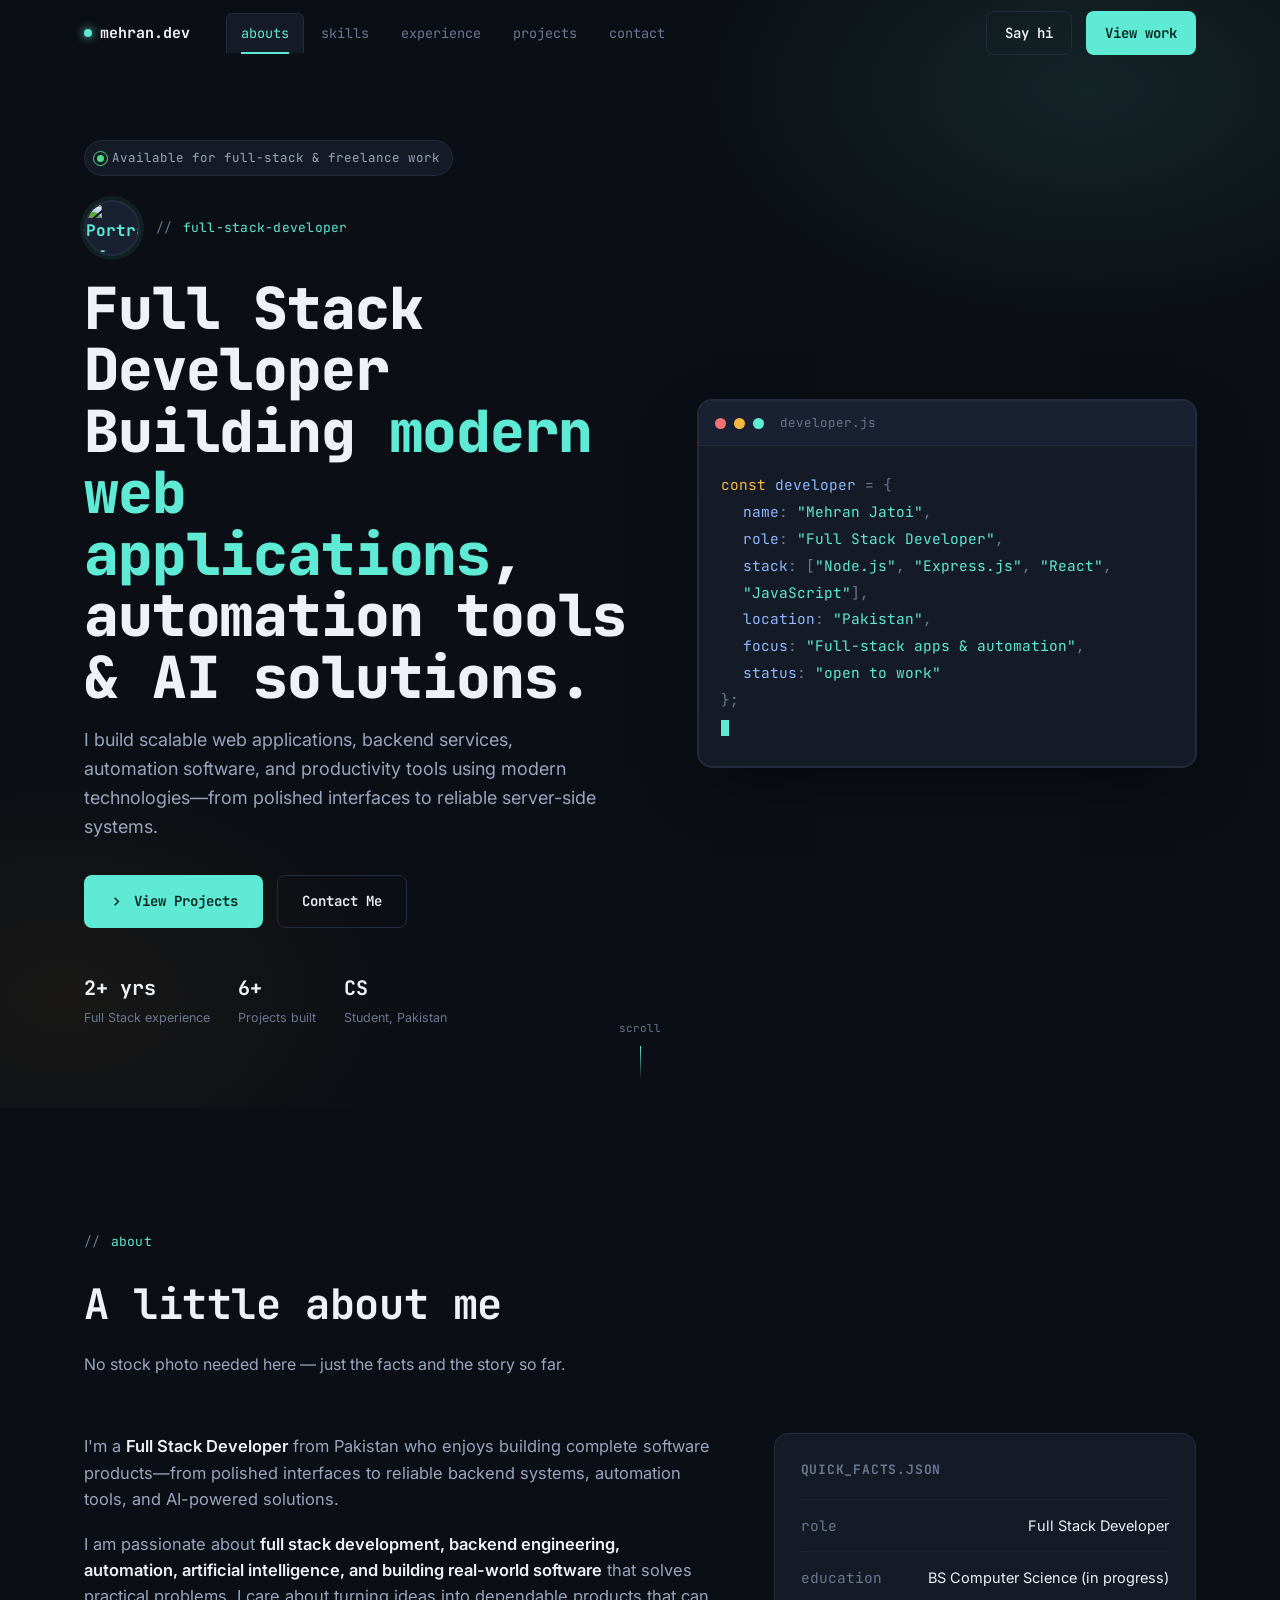
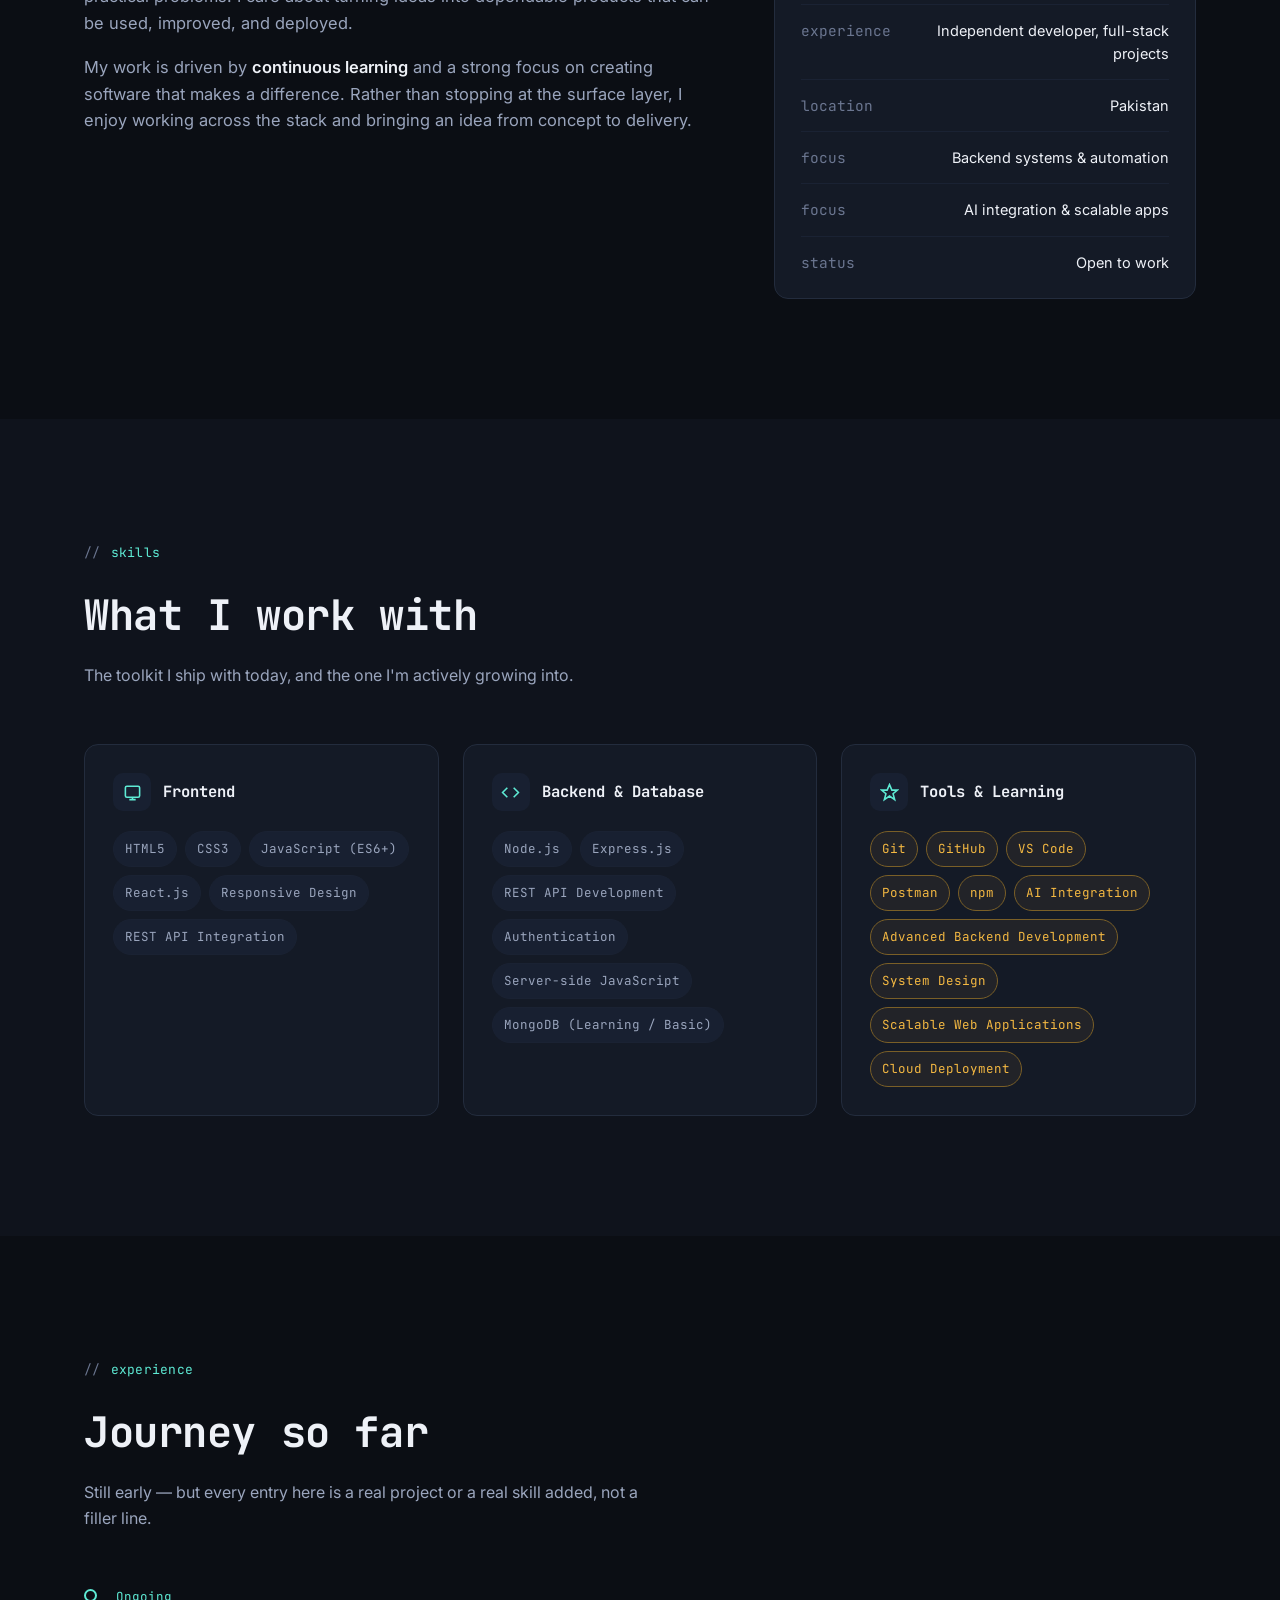
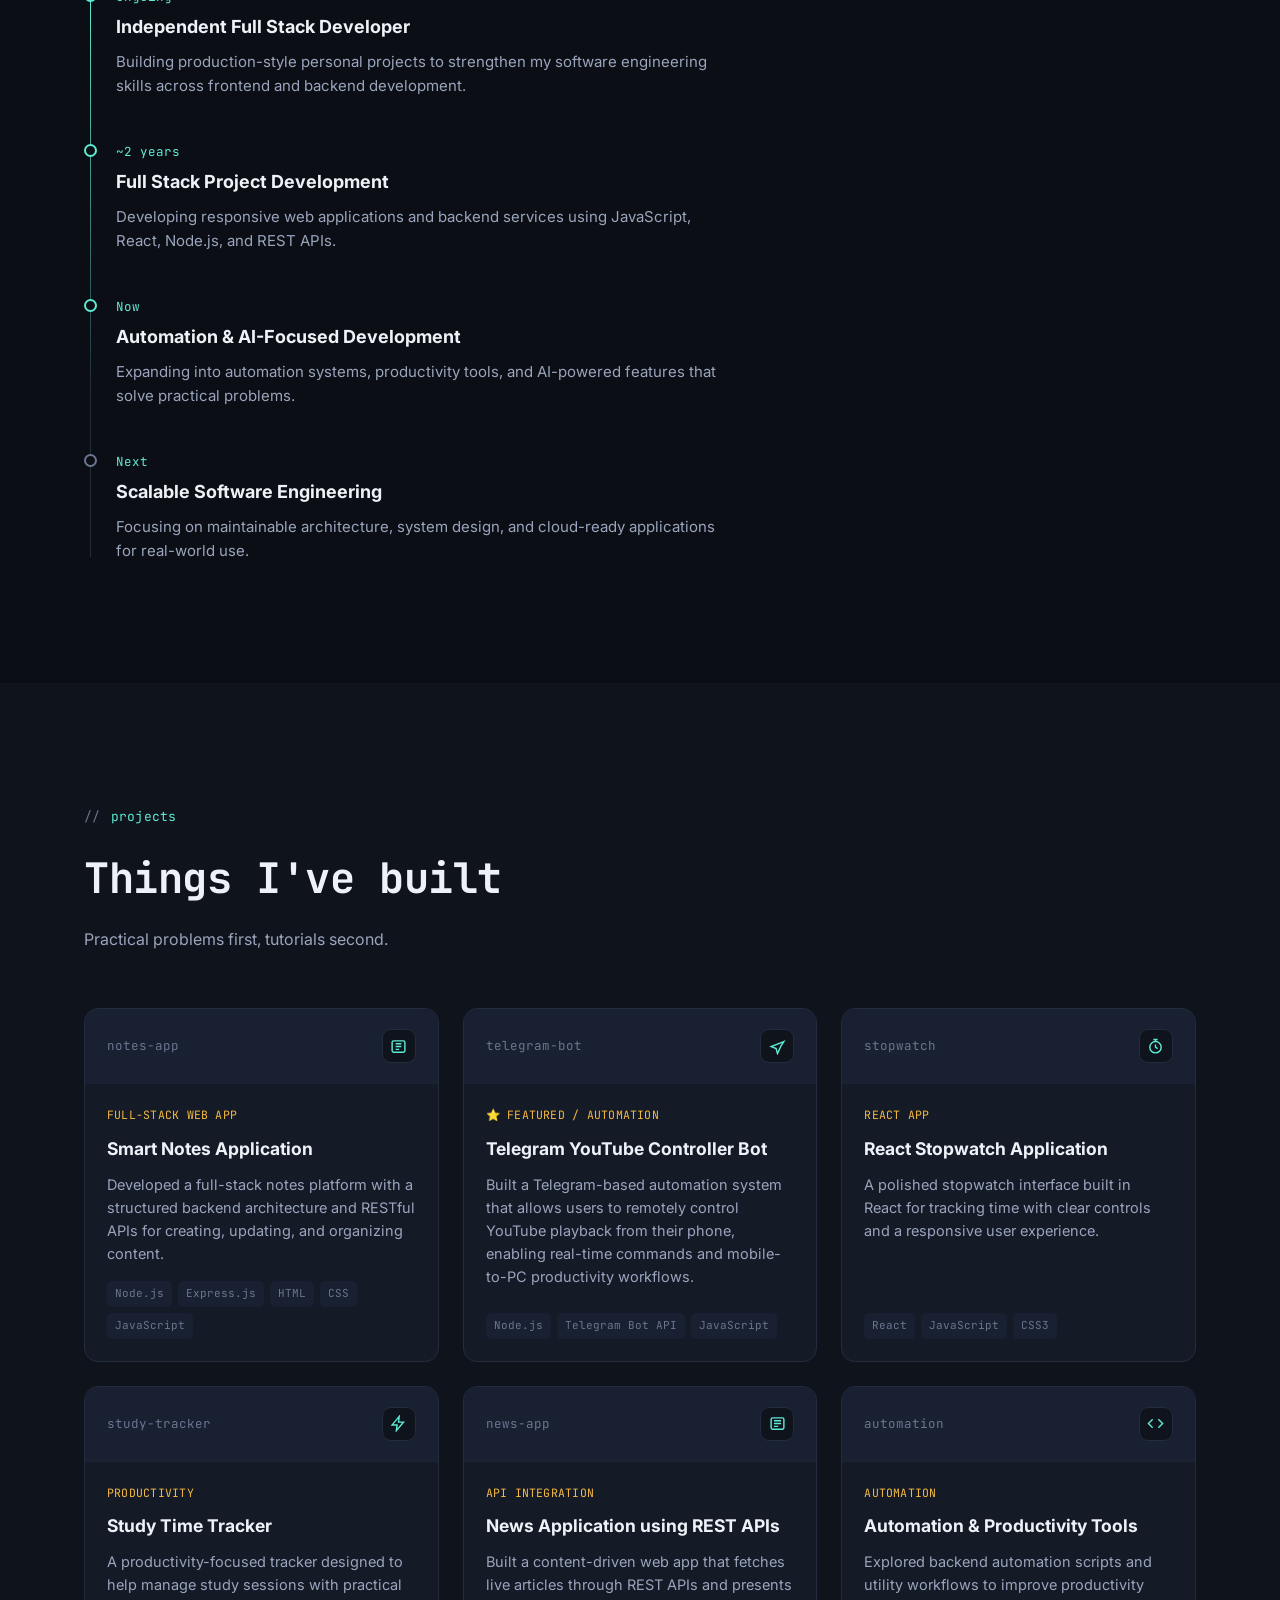
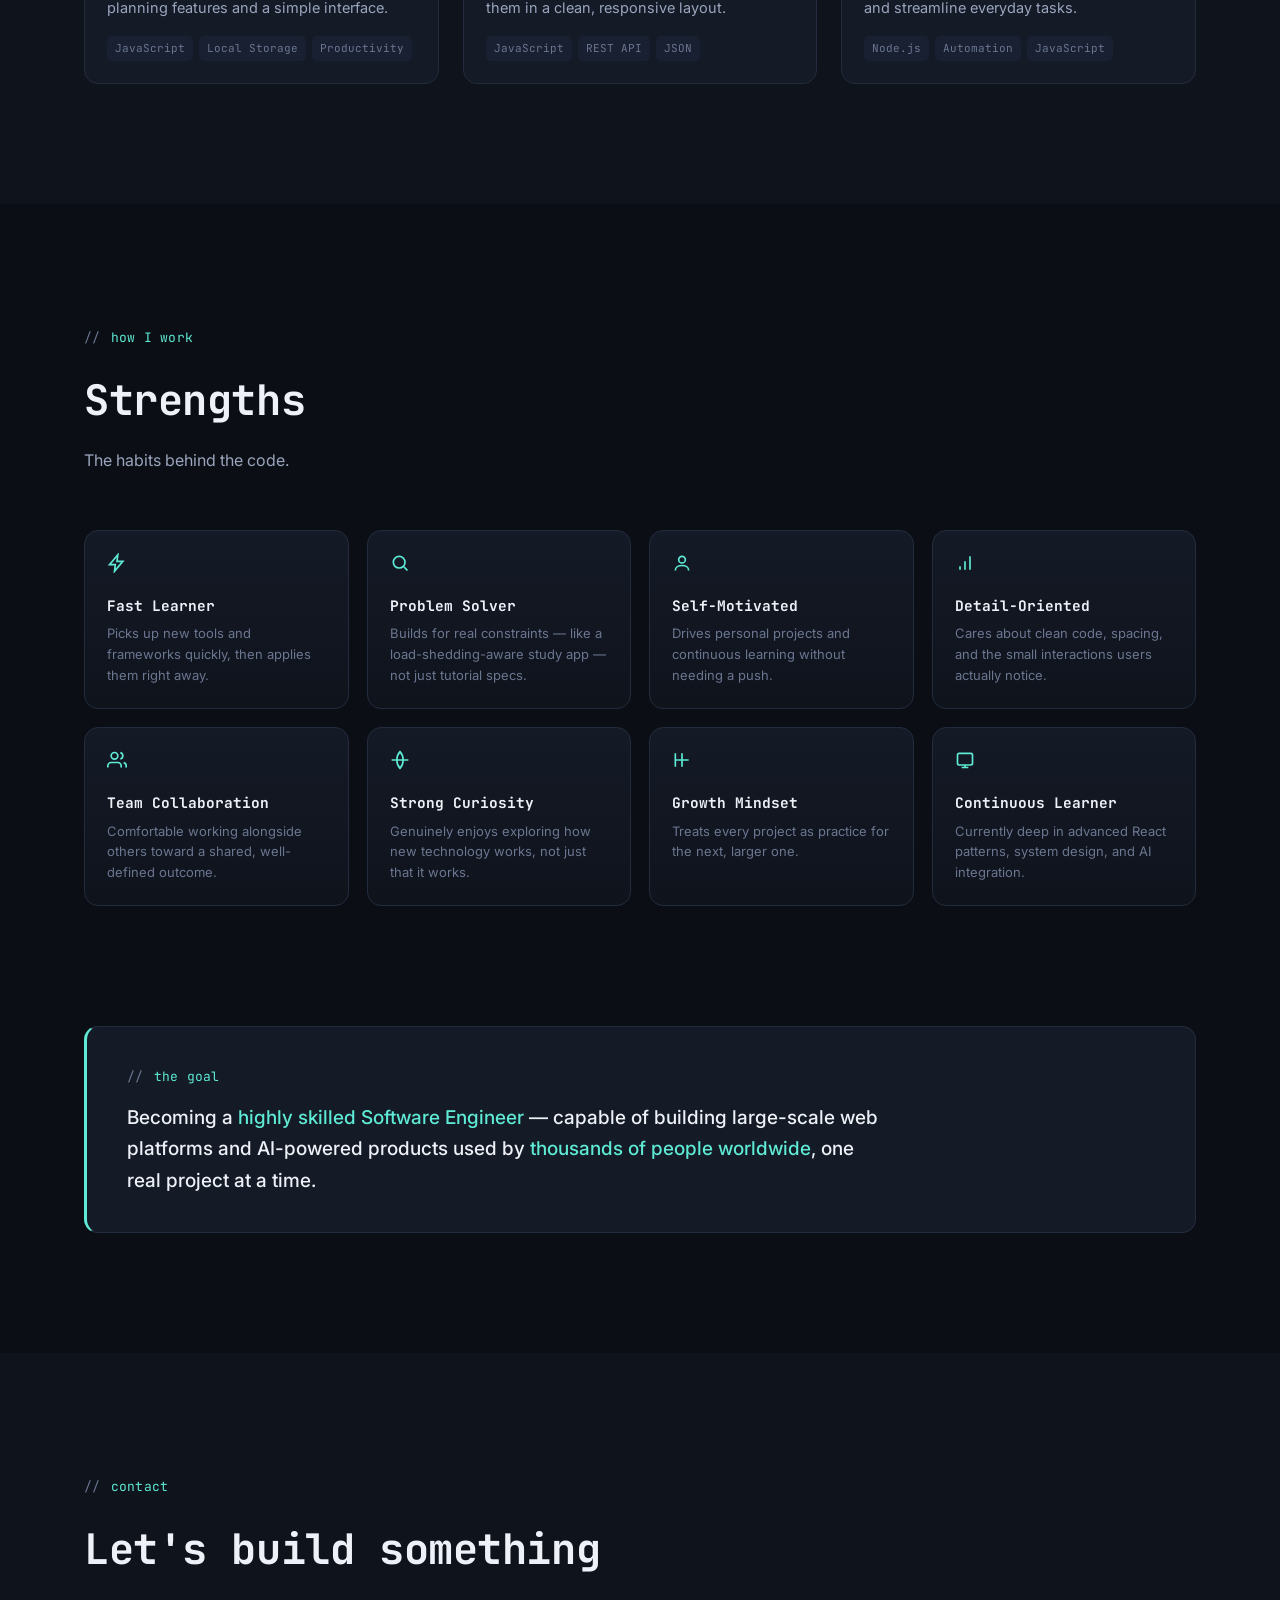
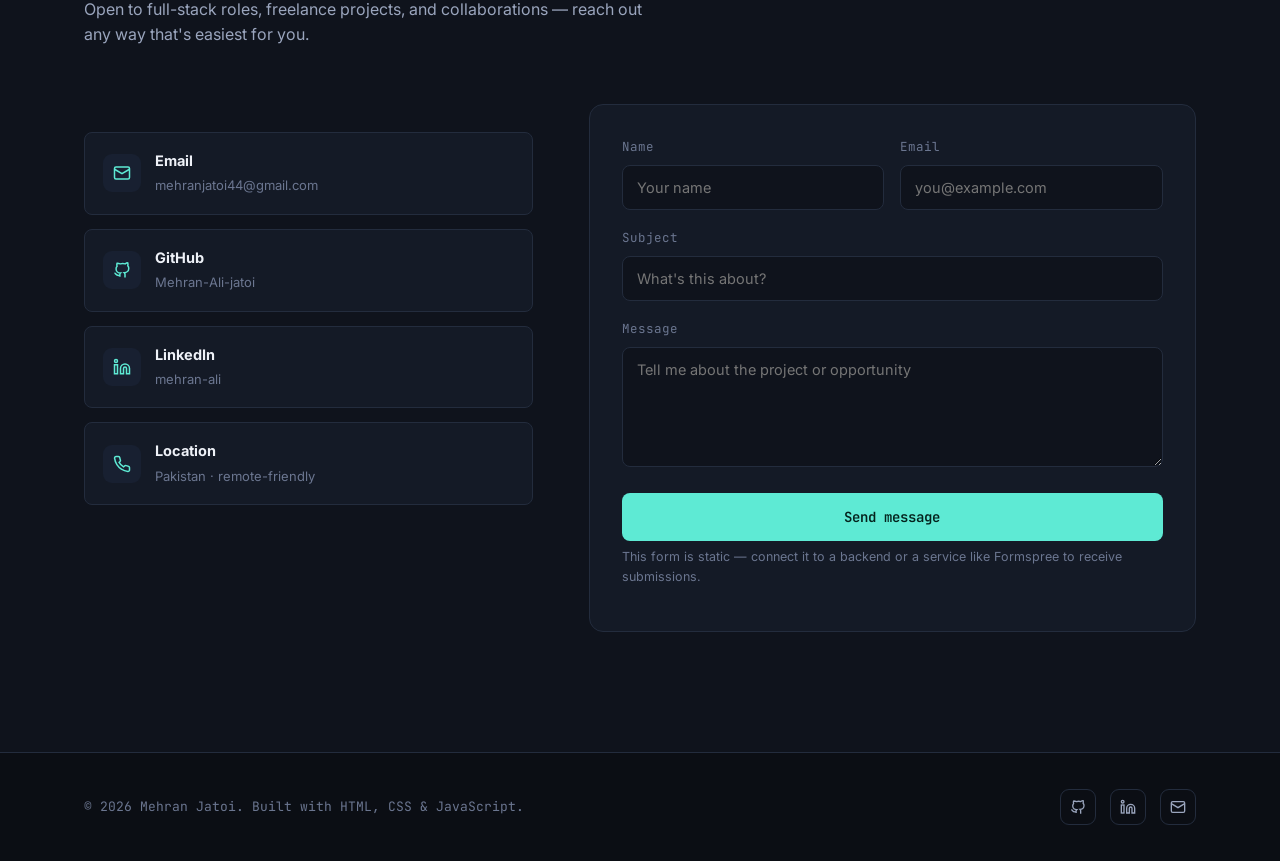
==== commit a213e10a: "Update project file names in index.html adding some links" ====
--- a/index.html
+++ b/index.html
@@ -711,7 +711,7 @@
 
         <div class="project-card reveal">
           <div class="project-top">
-            <span class="file">notes-app.js</span>
+            <span class="file">notes-app</span>
             <div class="project-icon"><svg viewBox="0 0 24 24" fill="none" stroke="currentColor" stroke-width="2"><rect x="3" y="4" width="18" height="16" rx="2"/><path d="M8 8h8M8 12h8M8 16h5"/></svg></div>
           </div>
           <div class="project-body">
@@ -724,7 +724,7 @@
 
         <div class="project-card reveal">
           <div class="project-top">
-            <span class="file">telegram-bot.js</span>
+            <span class="file">telegram-bot</span>
             <div class="project-icon"><svg viewBox="0 0 24 24" fill="none" stroke="currentColor" stroke-width="2"><path d="M21 5L3 12l7 3 2 7 5-11 4-6z"/></svg></div>
           </div>
           <div class="project-body">
@@ -737,7 +737,7 @@
 
         <div class="project-card reveal">
           <div class="project-top">
-            <span class="file">stopwatch.jsx</span>
+            <span class="file">stopwatch</span>
             <div class="project-icon"><svg viewBox="0 0 24 24" fill="none" stroke="currentColor" stroke-width="2"><circle cx="12" cy="13" r="8"/><path d="M12 9v4l3 2M9 2h6M12 2v3"/></svg></div>
           </div>
           <div class="project-body">
@@ -750,7 +750,7 @@
 
         <div class="project-card reveal">
           <div class="project-top">
-            <span class="file">study-tracker.js</span>
+            <span class="file">study-tracker</span>
             <div class="project-icon"><svg viewBox="0 0 24 24" fill="none" stroke="currentColor" stroke-width="2"><path d="M13 2L3 14h7l-1 8 10-12h-7l1-8z"/></svg></div>
           </div>
           <div class="project-body">
@@ -763,7 +763,7 @@
 
         <div class="project-card reveal">
           <div class="project-top">
-            <span class="file">news-app.js</span>
+            <span class="file">news-app</span>
             <div class="project-icon"><svg viewBox="0 0 24 24" fill="none" stroke="currentColor" stroke-width="2"><rect x="3" y="4" width="18" height="16" rx="2"/><path d="M7 8h10M7 12h10M7 16h6"/></svg></div>
           </div>
           <div class="project-body">
@@ -776,7 +776,7 @@
 
         <div class="project-card reveal">
           <div class="project-top">
-            <span class="file">automation/</span>
+            <span class="file">automation</span>
             <div class="project-icon"><svg viewBox="0 0 24 24" fill="none" stroke="currentColor" stroke-width="2"><polyline points="16 18 22 12 16 6"/><polyline points="8 6 2 12 8 18"/></svg></div>
           </div>
           <div class="project-body">
@@ -925,10 +925,10 @@
   <div class="container footer-inner">
     <p>© <span id="year"></span> Mehran Jatoi. Built with HTML, CSS &amp; JavaScript.</p>
     <div class="footer-social">
-      <a href="https://github.com/" target="_blank" rel="noopener" aria-label="GitHub">
+      <a href="https://github.com/Mehran-Ali-jatoi/" target="_blank" rel="noopener" aria-label="GitHub">
         <svg viewBox="0 0 24 24" fill="none" stroke="currentColor" stroke-width="2"><path d="M9 19c-5 1.5-5-2.5-7-3m14 6v-3.9a3.4 3.4 0 0 0-1-2.6c3 0 6-2 6-5.5.1-1.3-.4-2.6-1.3-3.6.4-1.2.4-2.6 0-3.9 0 0-1.1-.3-3.5 1.3a12.3 12.3 0 0 0-6.4 0C6.5 2.8 5.4 3.1 5.4 3.1c-.4 1.3-.4 2.7 0 3.9-.9 1-1.4 2.3-1.3 3.6 0 3.5 3 5.5 6 5.5-.4.4-.7 1-.9 1.6-.2.6-.2 1.3 0 1.9V21"/></svg>
       </a>
-      <a href="https://linkedin.com/" target="_blank" rel="noopener" aria-label="LinkedIn">
+      <a href="https://www.linkedin.com/in/mehran-ali-498251320/" target="_blank" rel="noopener" aria-label="LinkedIn">
         <svg viewBox="0 0 24 24" fill="none" stroke="currentColor" stroke-width="2"><path d="M16 8a6 6 0 0 1 6 6v7h-4v-7a2 2 0 0 0-2-2 2 2 0 0 0-2 2v7h-4v-7a6 6 0 0 1 6-6z"/><rect x="2" y="9" width="4" height="12"/><circle cx="4" cy="4" r="2"/></svg>
       </a>
       <a href="mailto:mehranjatoi44@gmail.com" aria-label="Email">
@@ -1066,32 +1066,6 @@
 
   if(reduceMotion){ renderStatic(); } else { typeCode(); }
 
-  /* ---------- contact form (static demo) ---------- */
-  var form = document.getElementById('contactForm');
-  var success = document.getElementById('formSuccess');
- 
-form.addEventListener("submit", async function (e) {
-    e.preventDefault();
-
-    const data = new FormData(form);
-
-    const response = await fetch(form.action, {
-        method: "POST",
-        body: data,
-        headers: {
-            Accept: "application/json"
-        }
-    });
-
-    if (response.ok) {
-        success.classList.add("show");
-        form.reset();
-    } else {
-        alert("Failed to send message.");
-    }
-});
-
-  /* ---------- footer year ---------- */
   document.getElementById('year').textContent = new Date().getFullYear();
 
 });
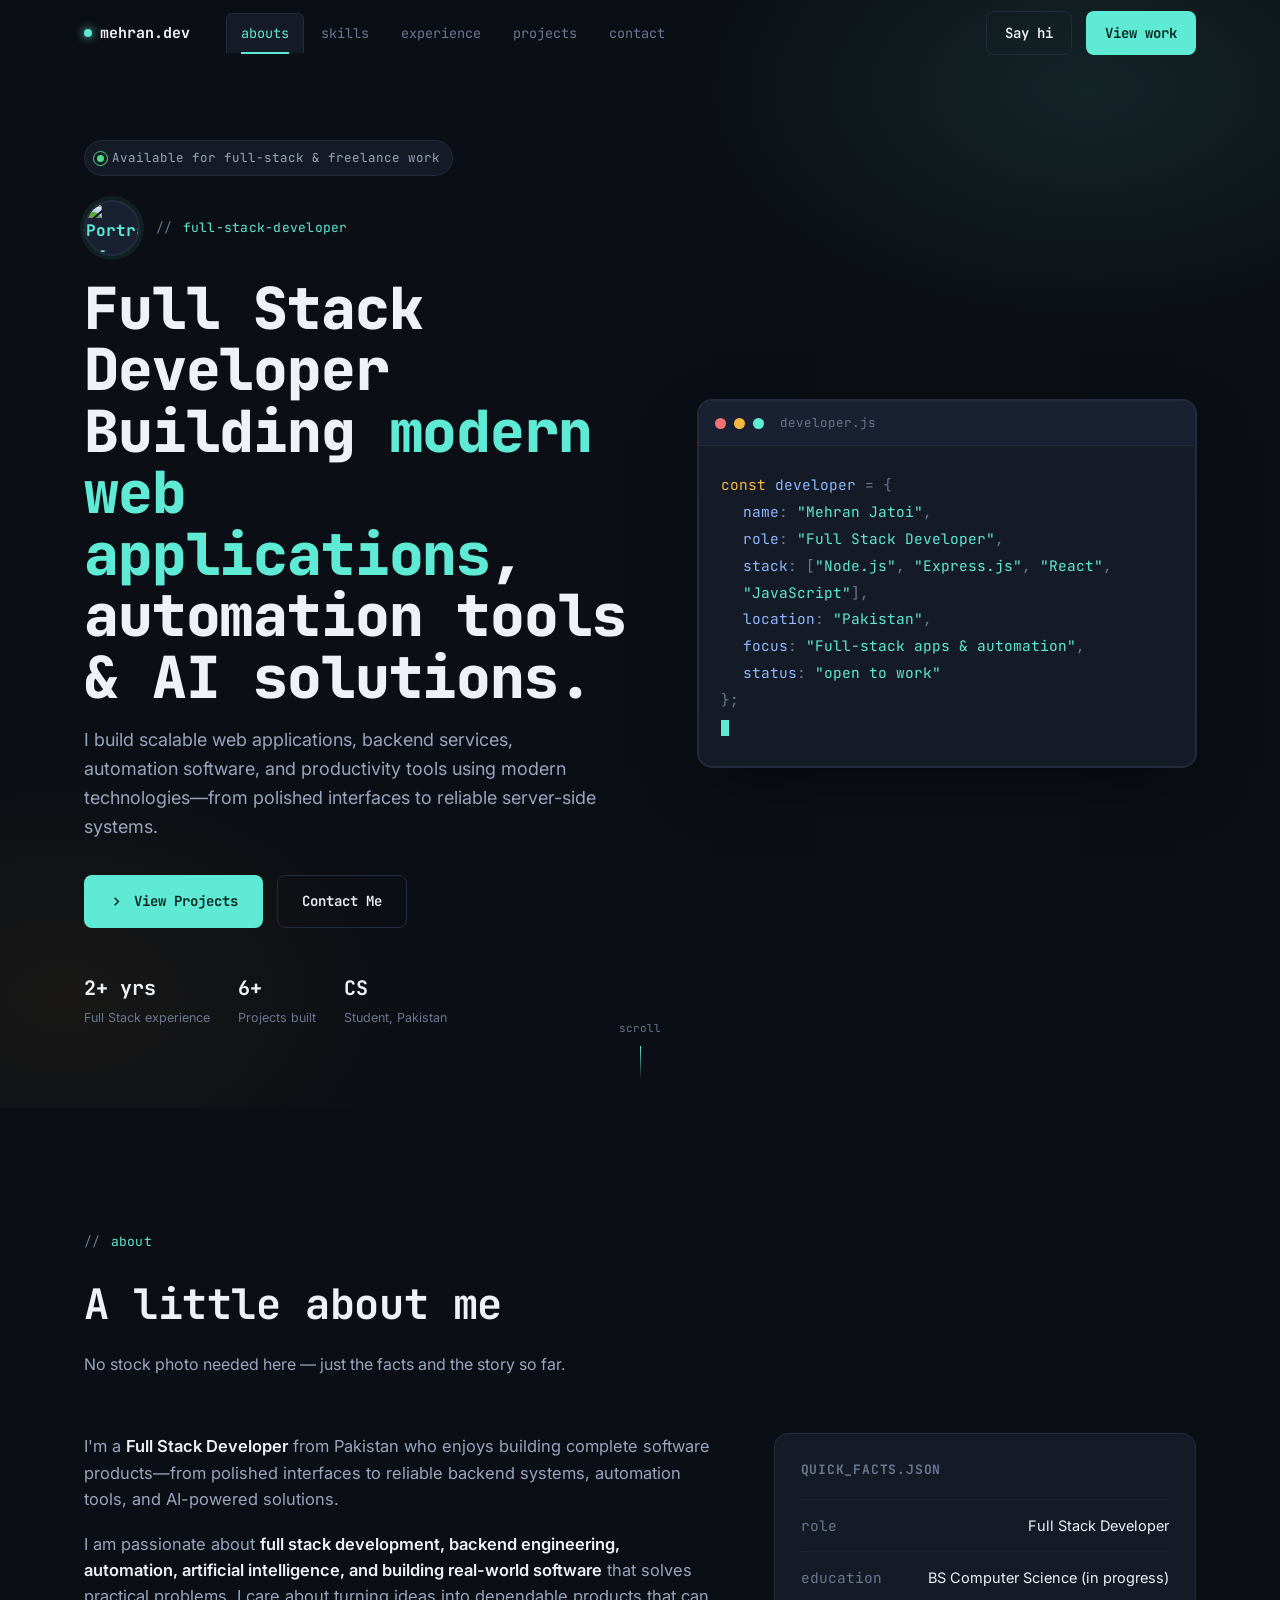
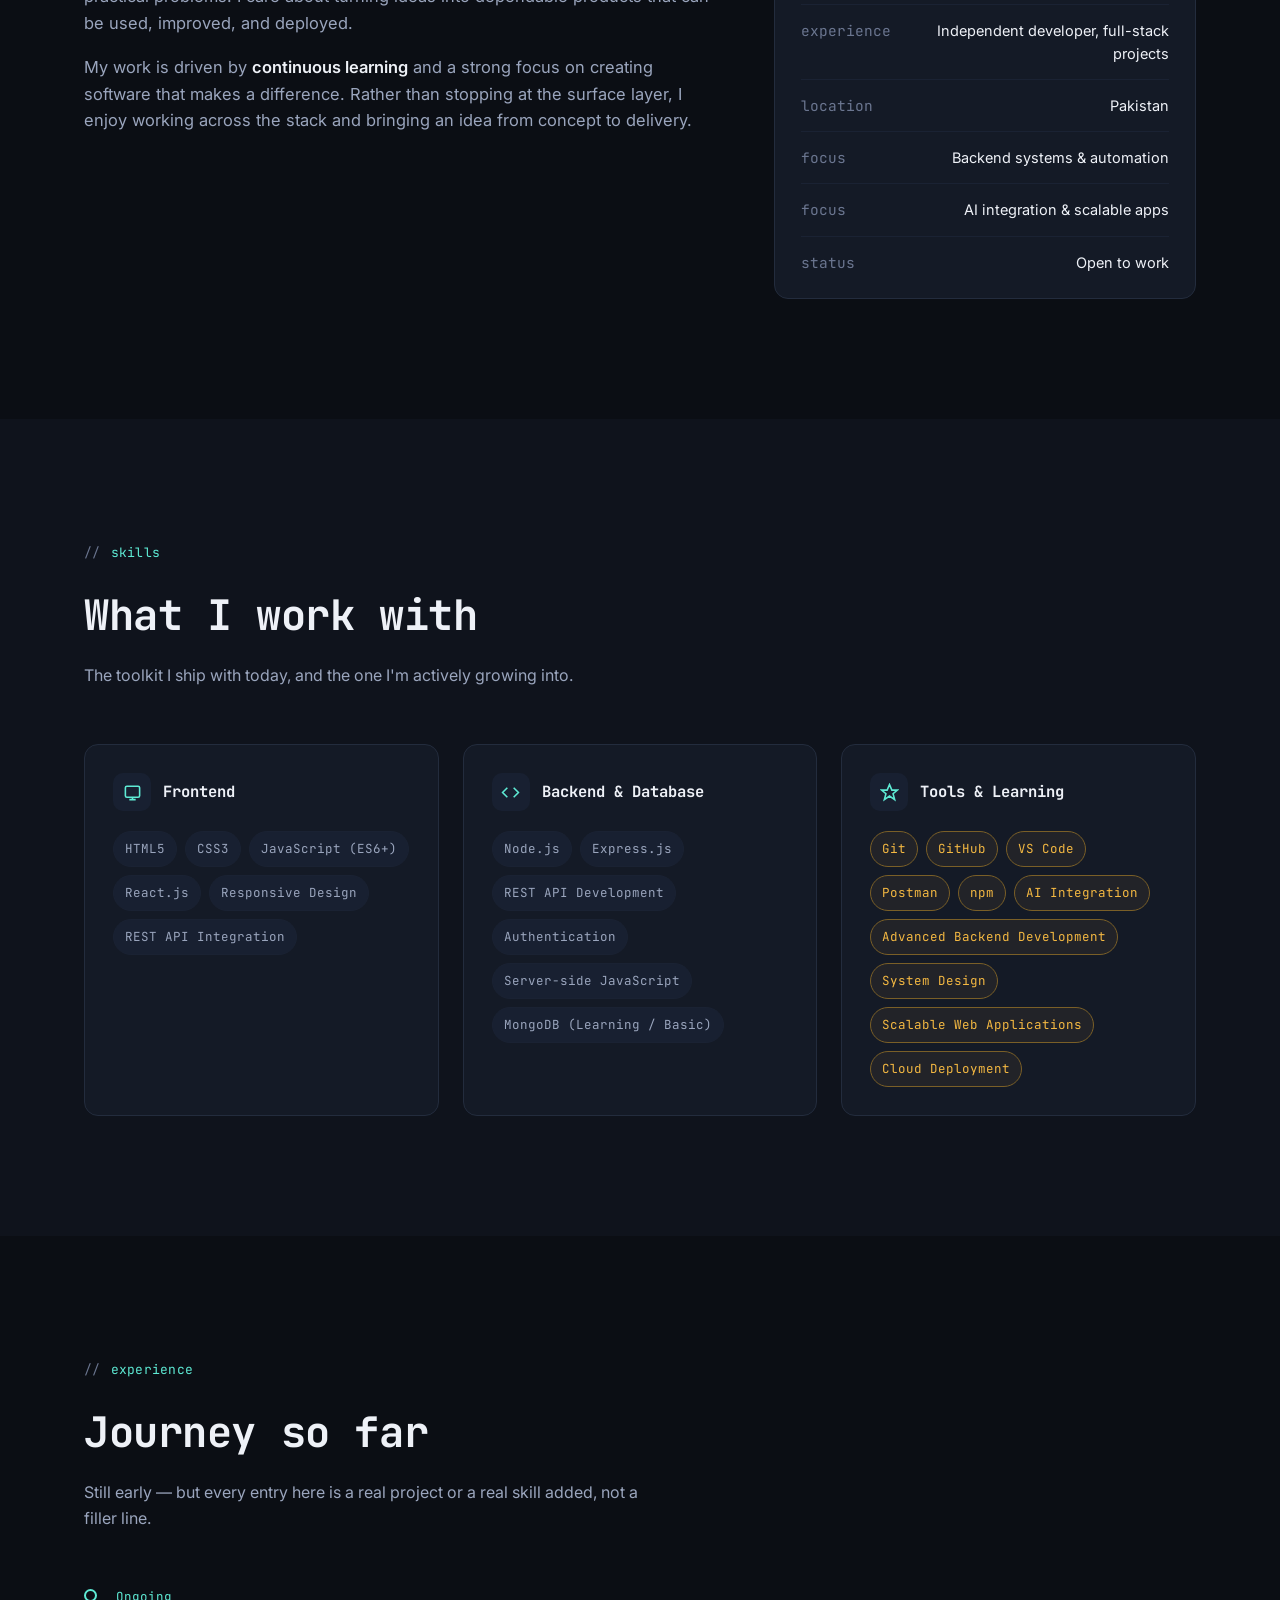
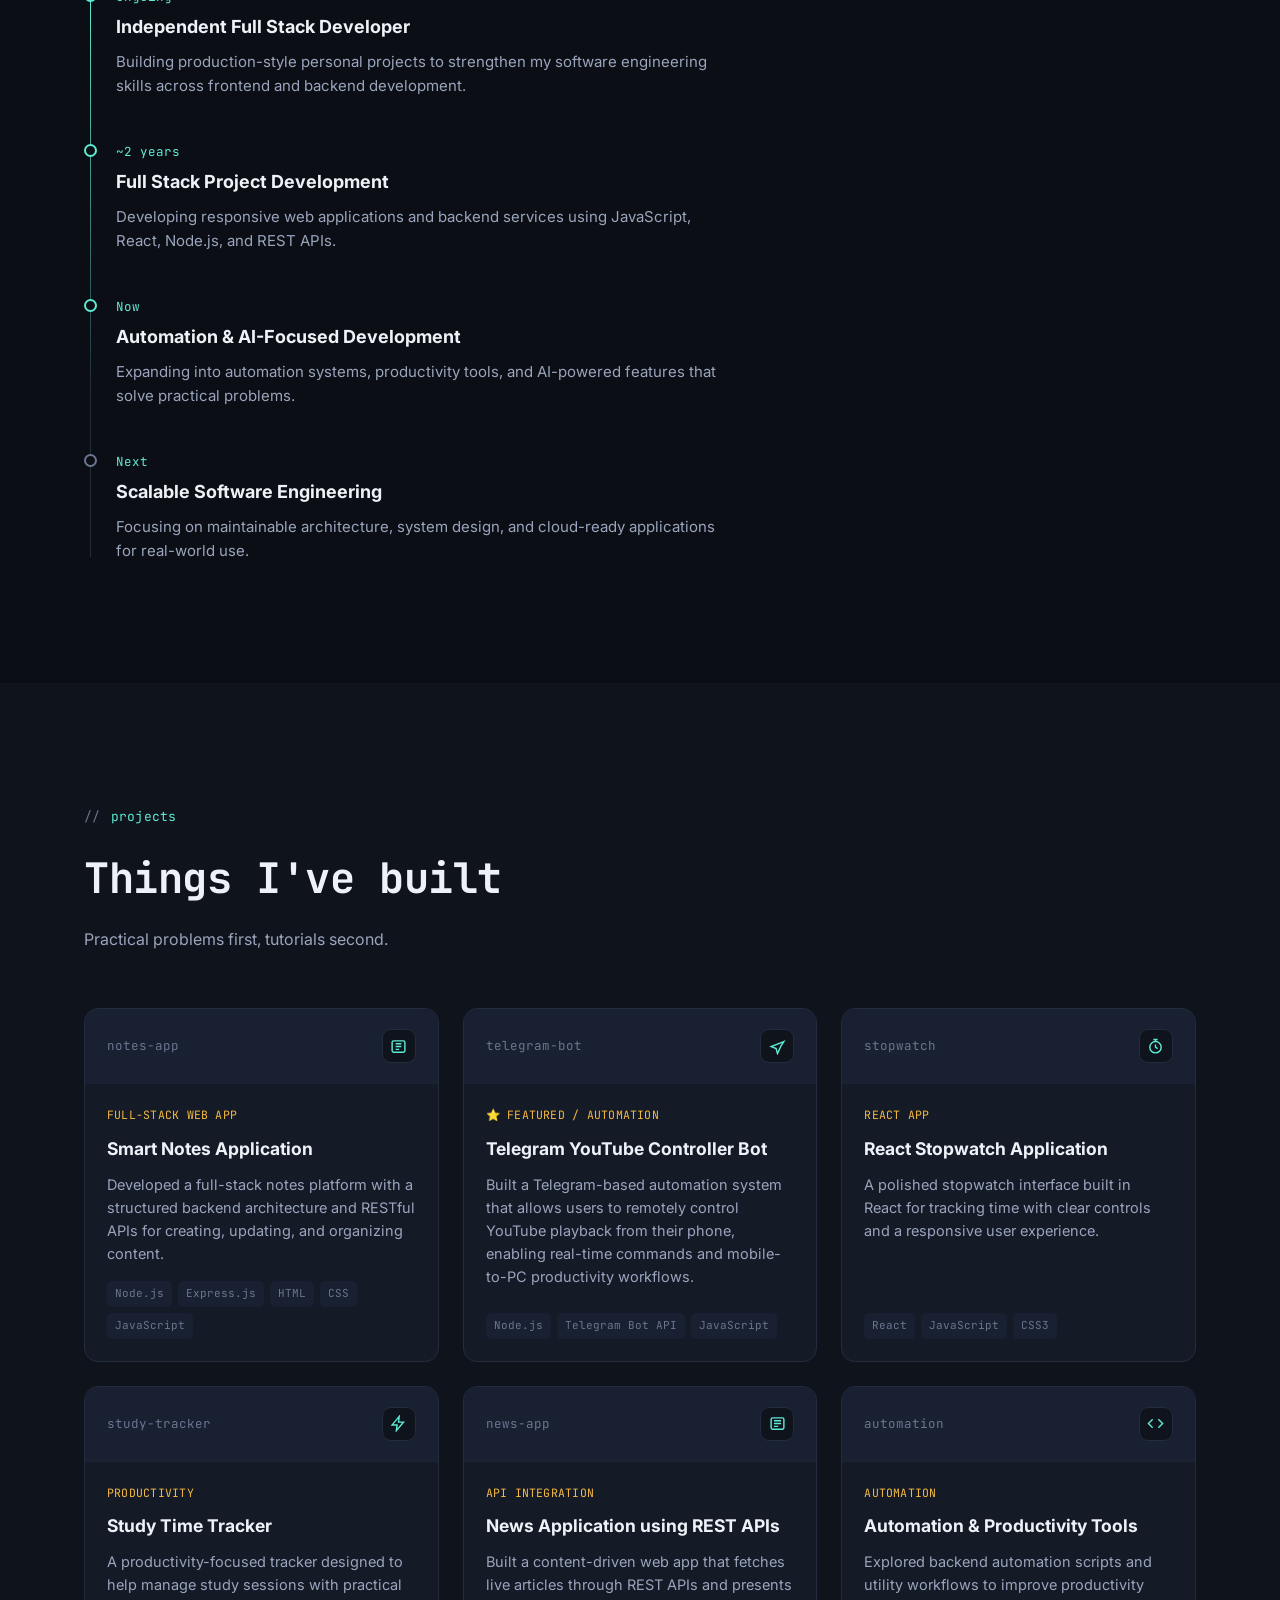
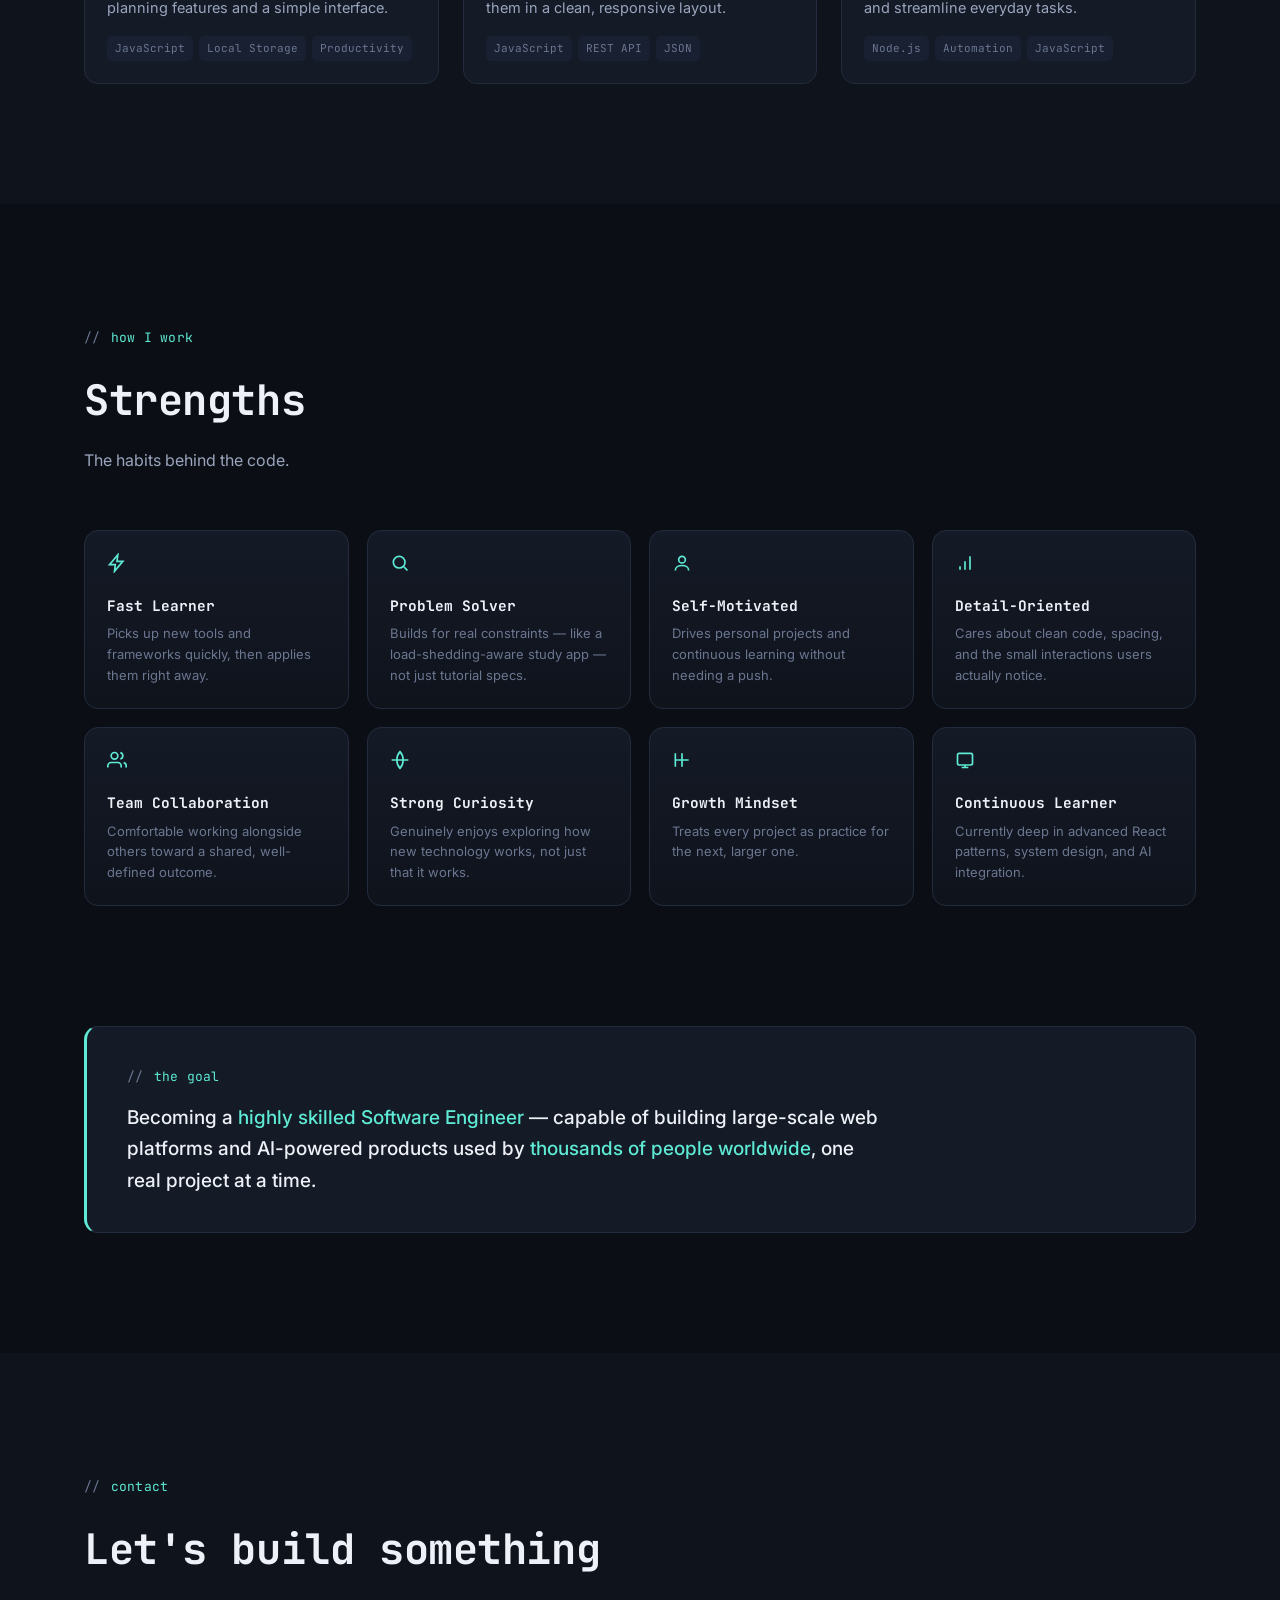
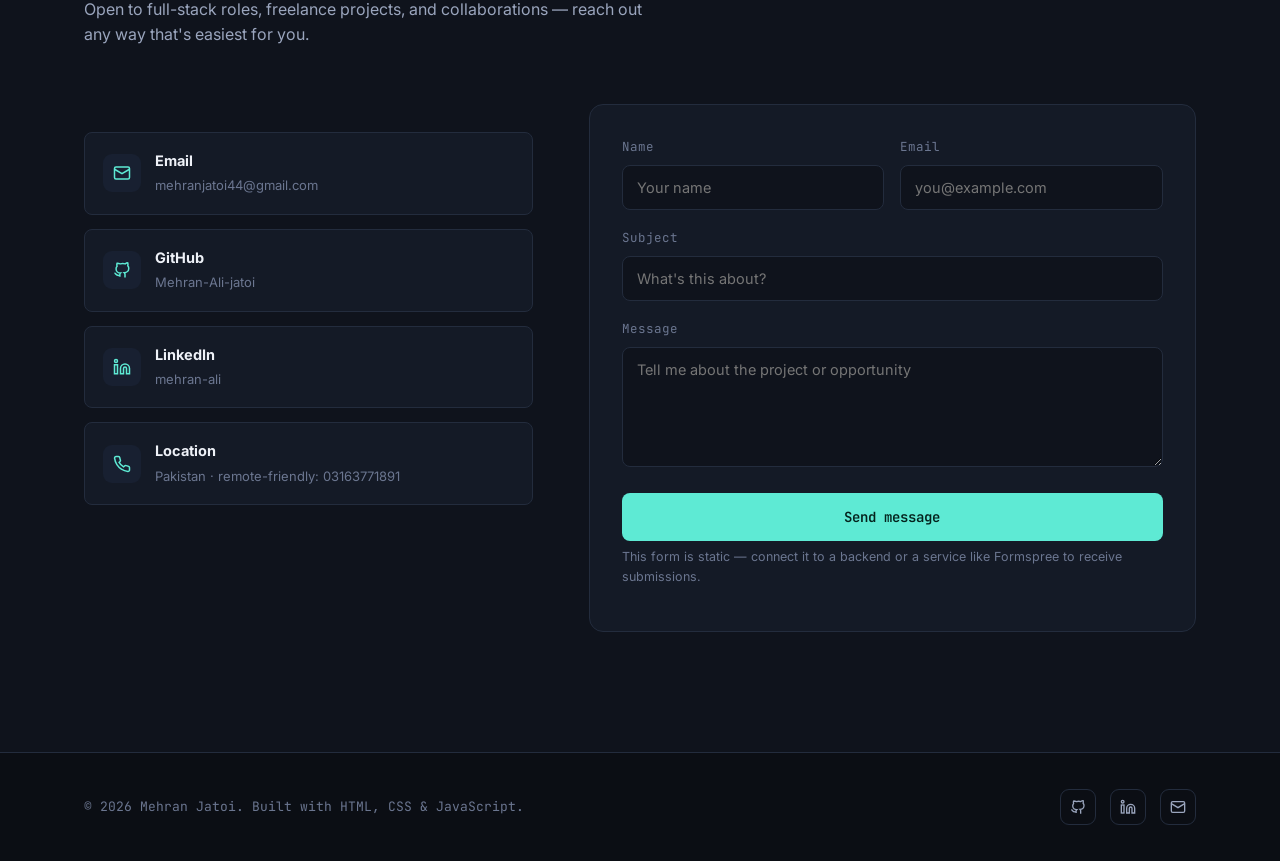
==== commit af7b3f9c: "Update location information in index.html asd" ====
--- a/index.html
+++ b/index.html
@@ -883,7 +883,7 @@
             </a>
             <a class="contact-link" href="#">
               <span class="ico"><svg viewBox="0 0 24 24" fill="none" stroke="currentColor" stroke-width="2"><path d="M22 16.92v3a2 2 0 0 1-2.18 2 19.8 19.8 0 0 1-8.63-3.07 19.5 19.5 0 0 1-6-6 19.8 19.8 0 0 1-3.07-8.67A2 2 0 0 1 4.11 2h3a2 2 0 0 1 2 1.72c.13.96.36 1.9.68 2.81a2 2 0 0 1-.45 2.11L8.09 9.91a16 16 0 0 0 6 6l1.27-1.27a2 2 0 0 1 2.11-.45c.91.32 1.85.55 2.81.68A2 2 0 0 1 22 16.92z"/></svg></span>
-              <span class="txt"><strong>Location</strong><span>Pakistan · remote-friendly</span></span>
+              <span class="txt"><strong>Location</strong><span>Pakistan · remote-friendly: 03163771891</span></span>
             </a>
           </div>
         </div>
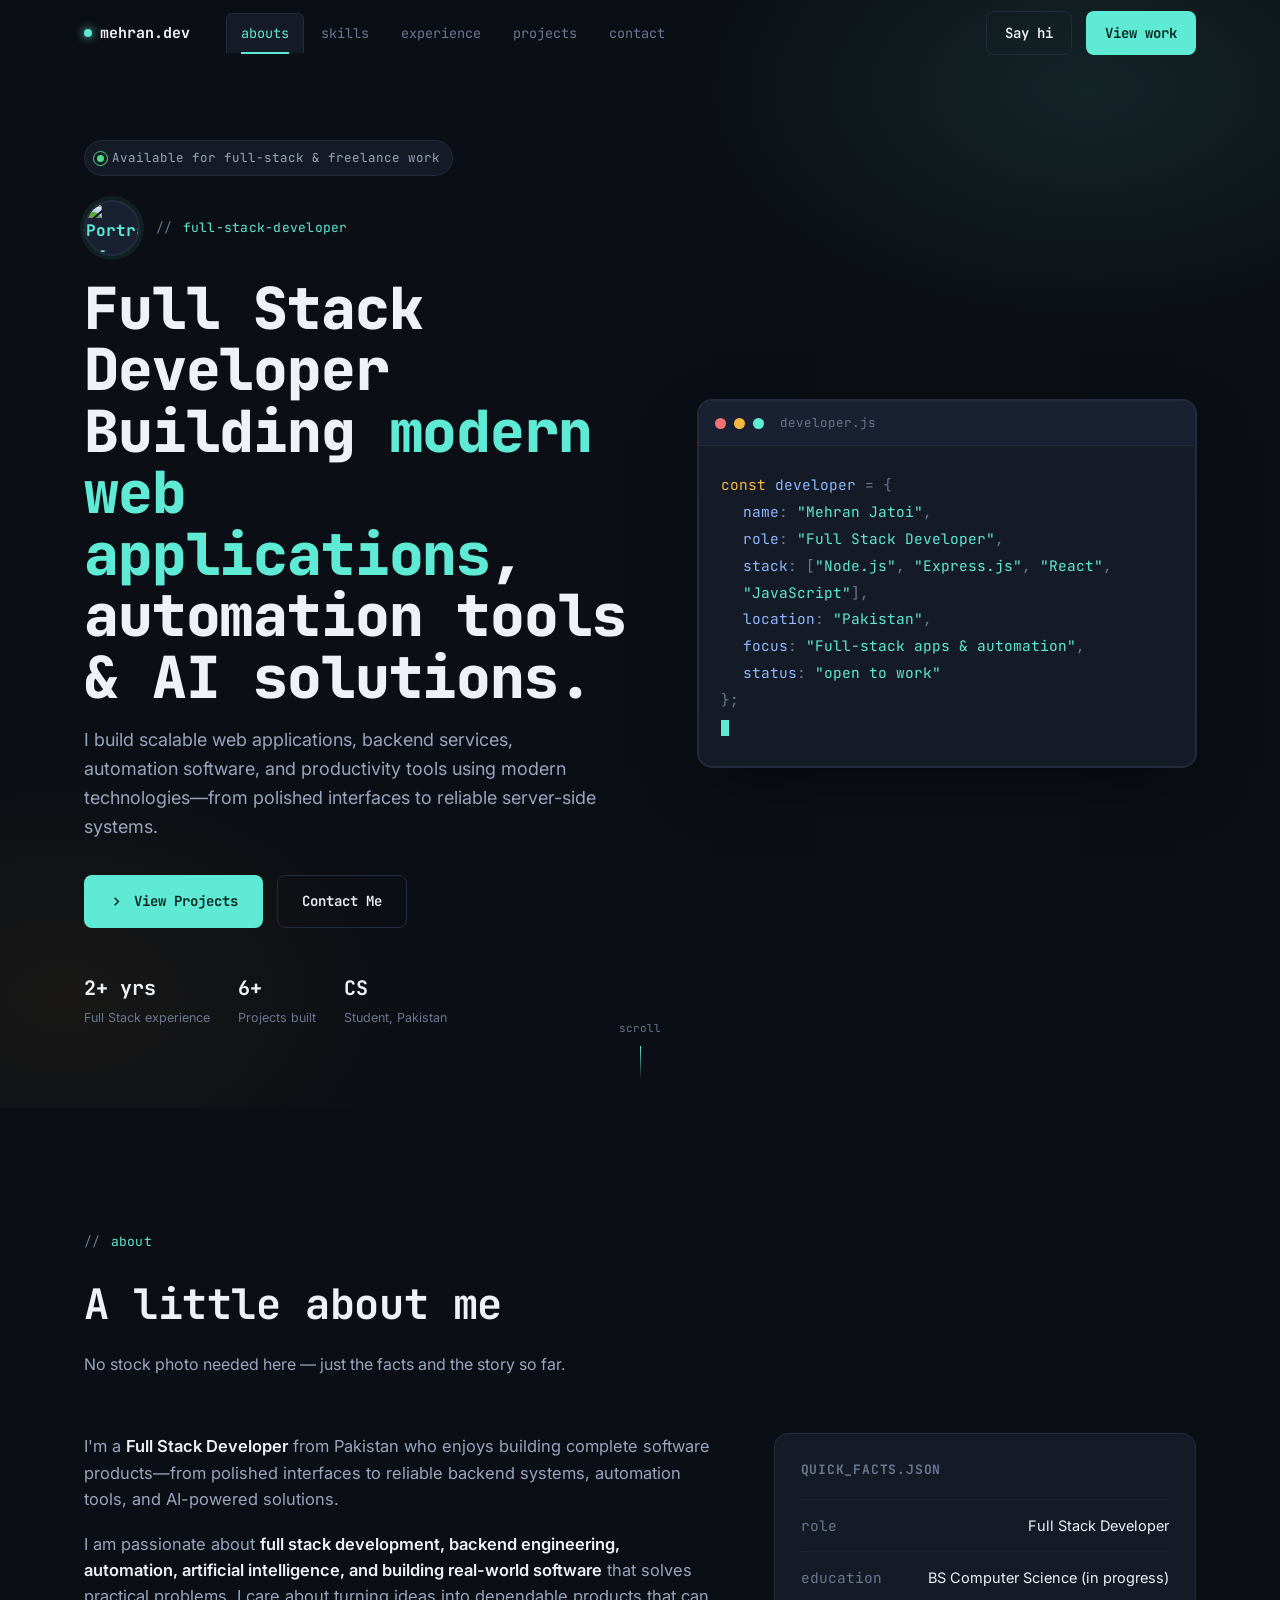
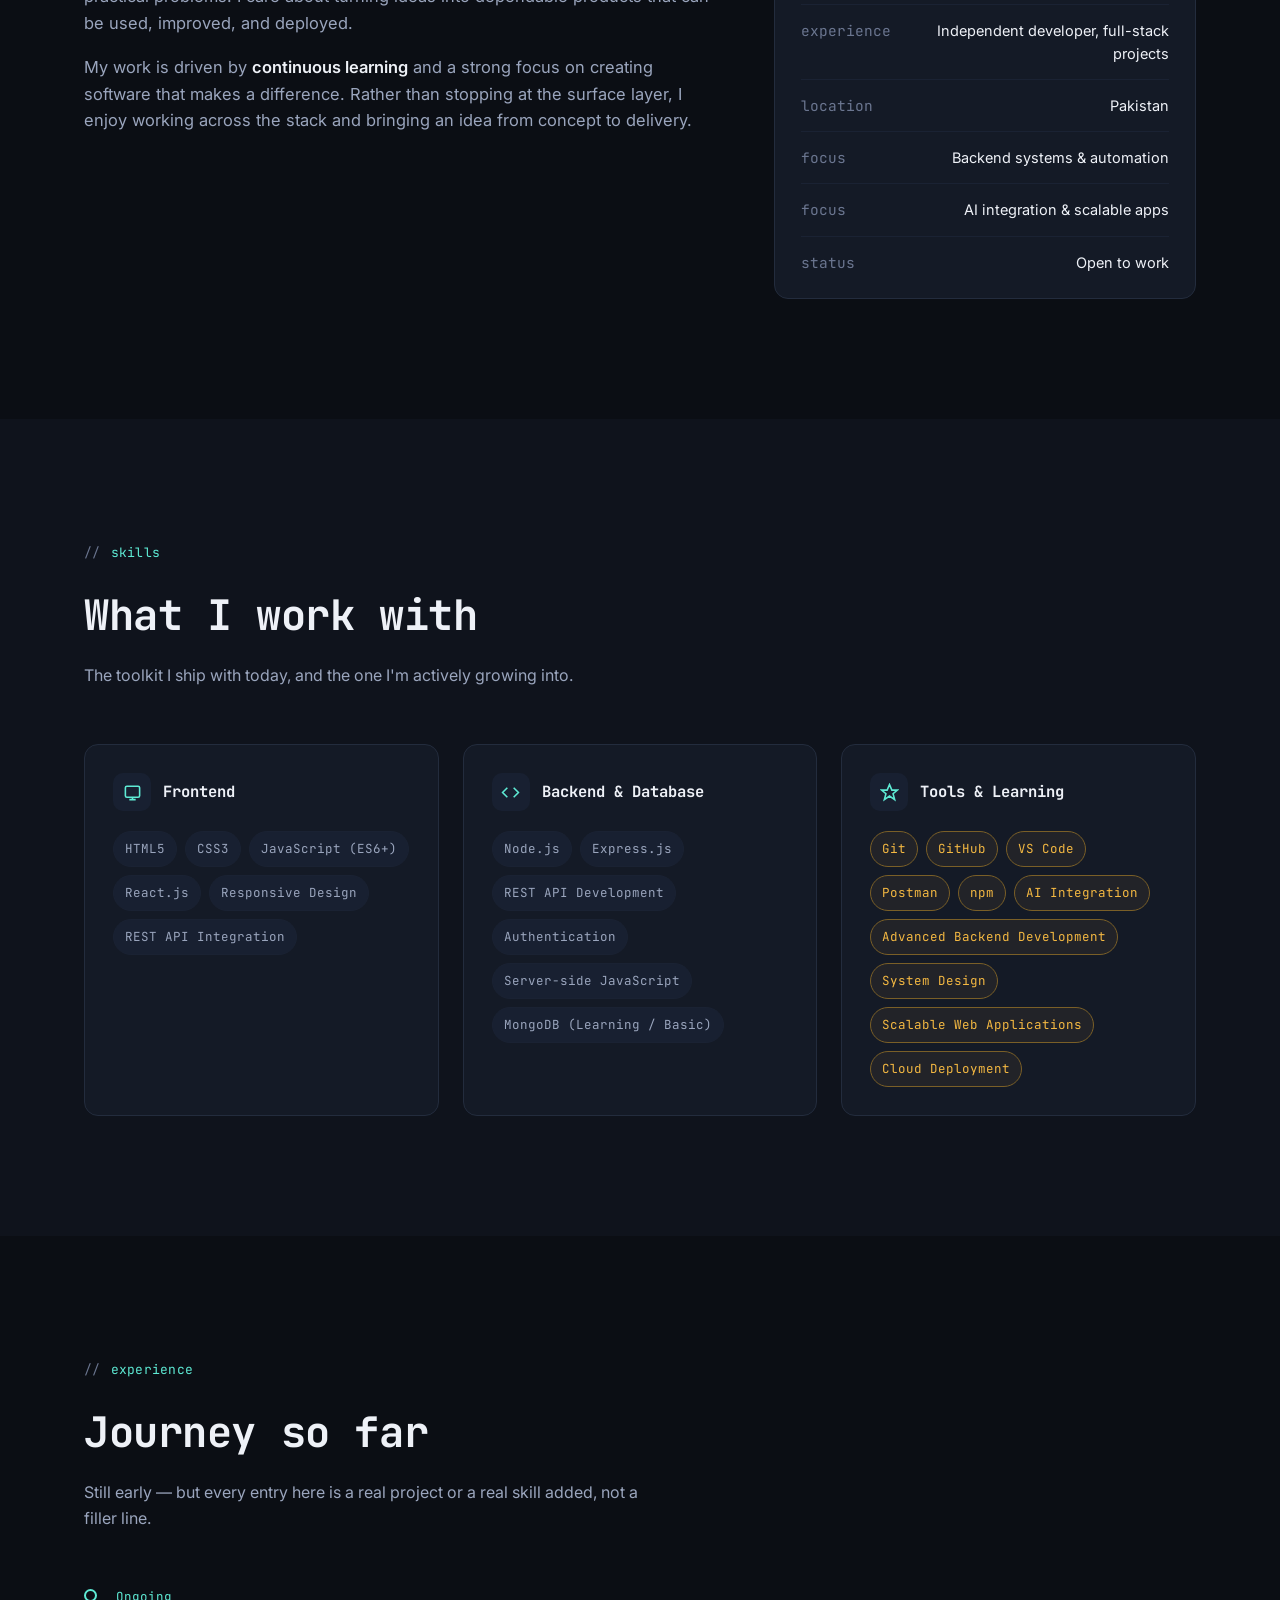
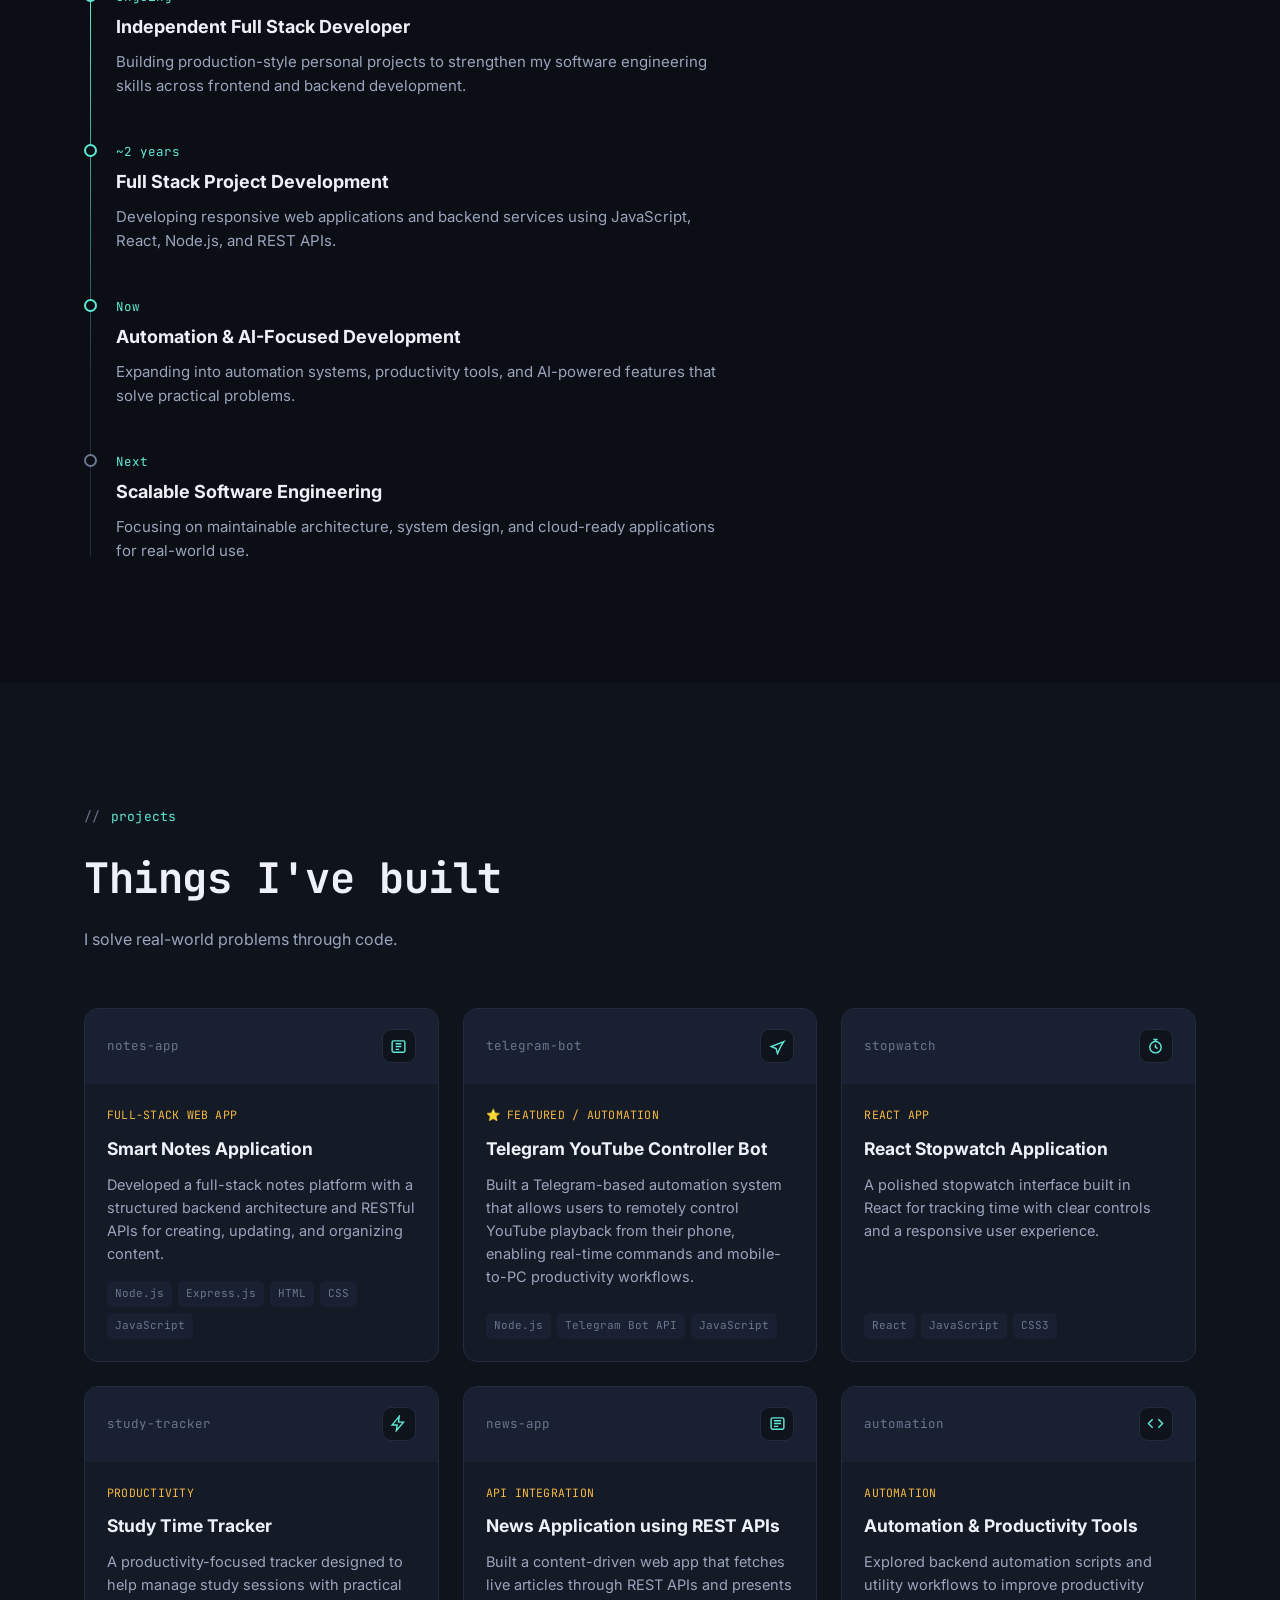
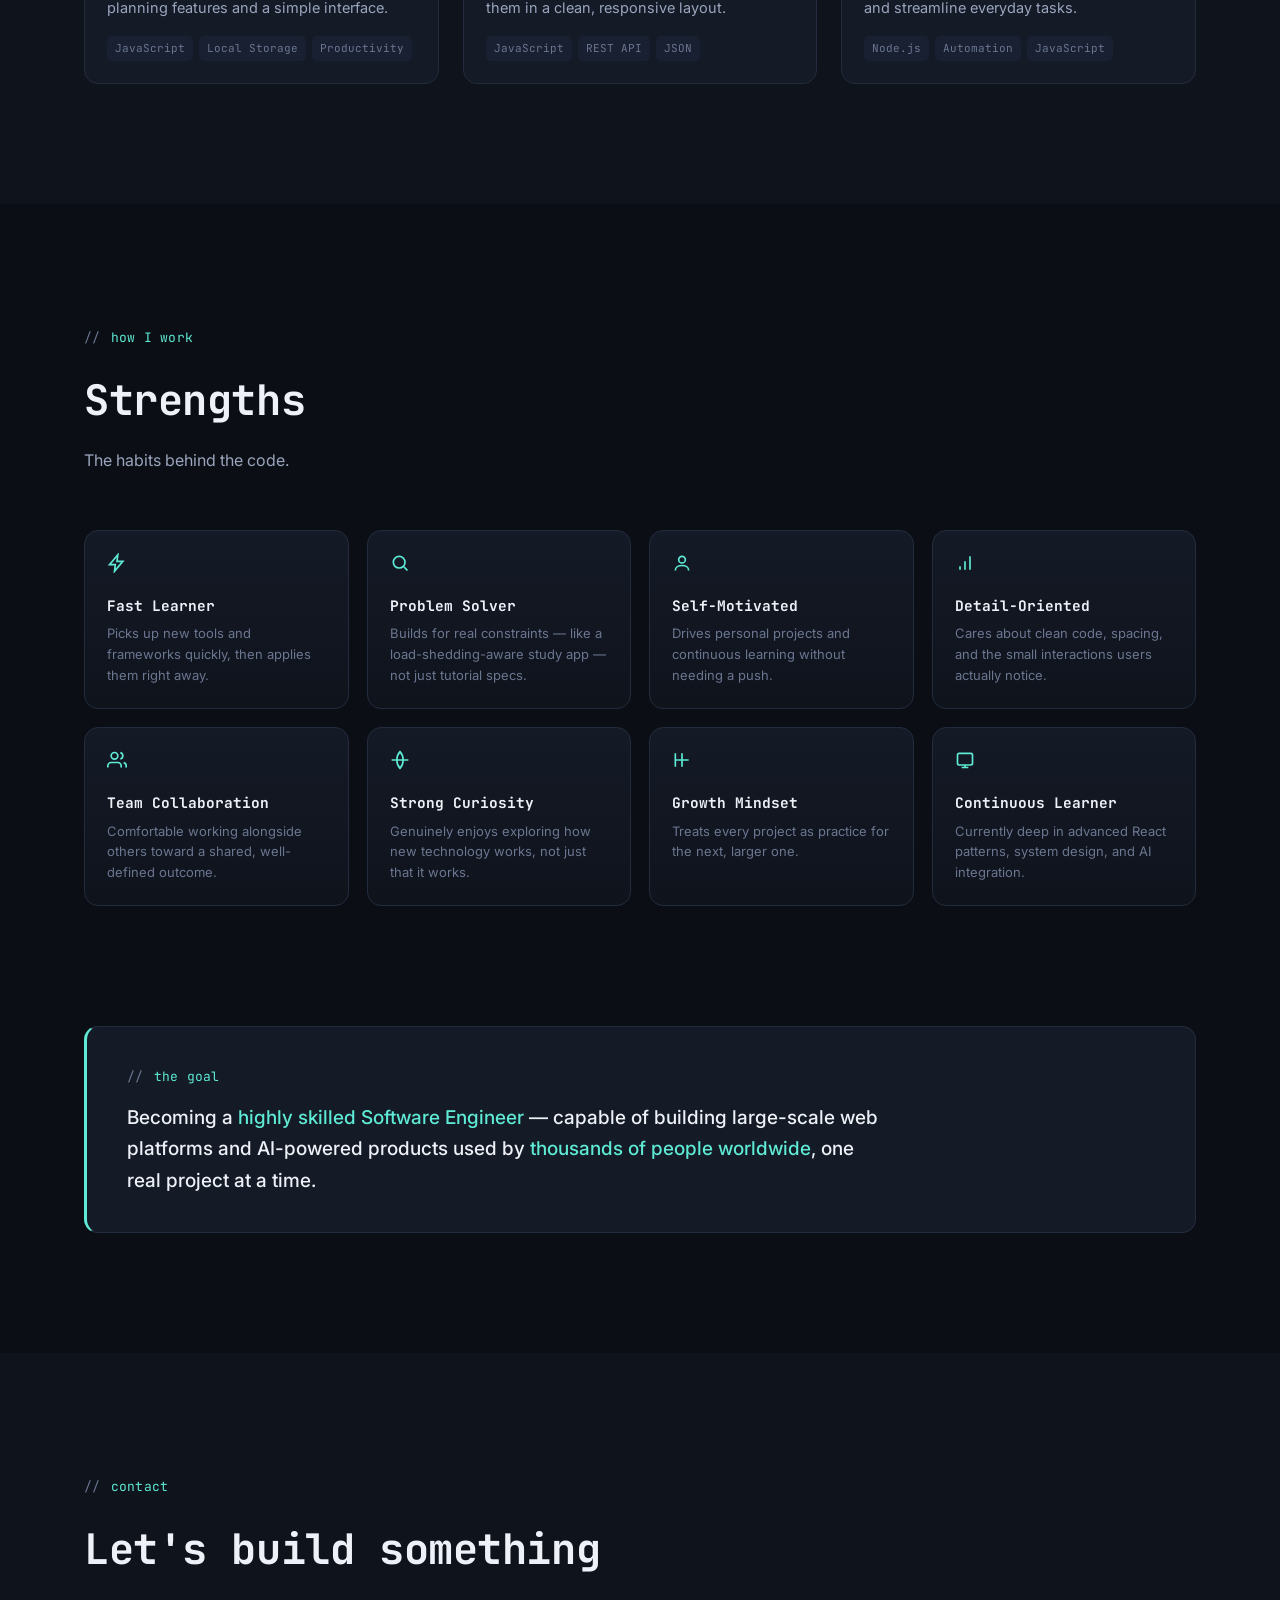
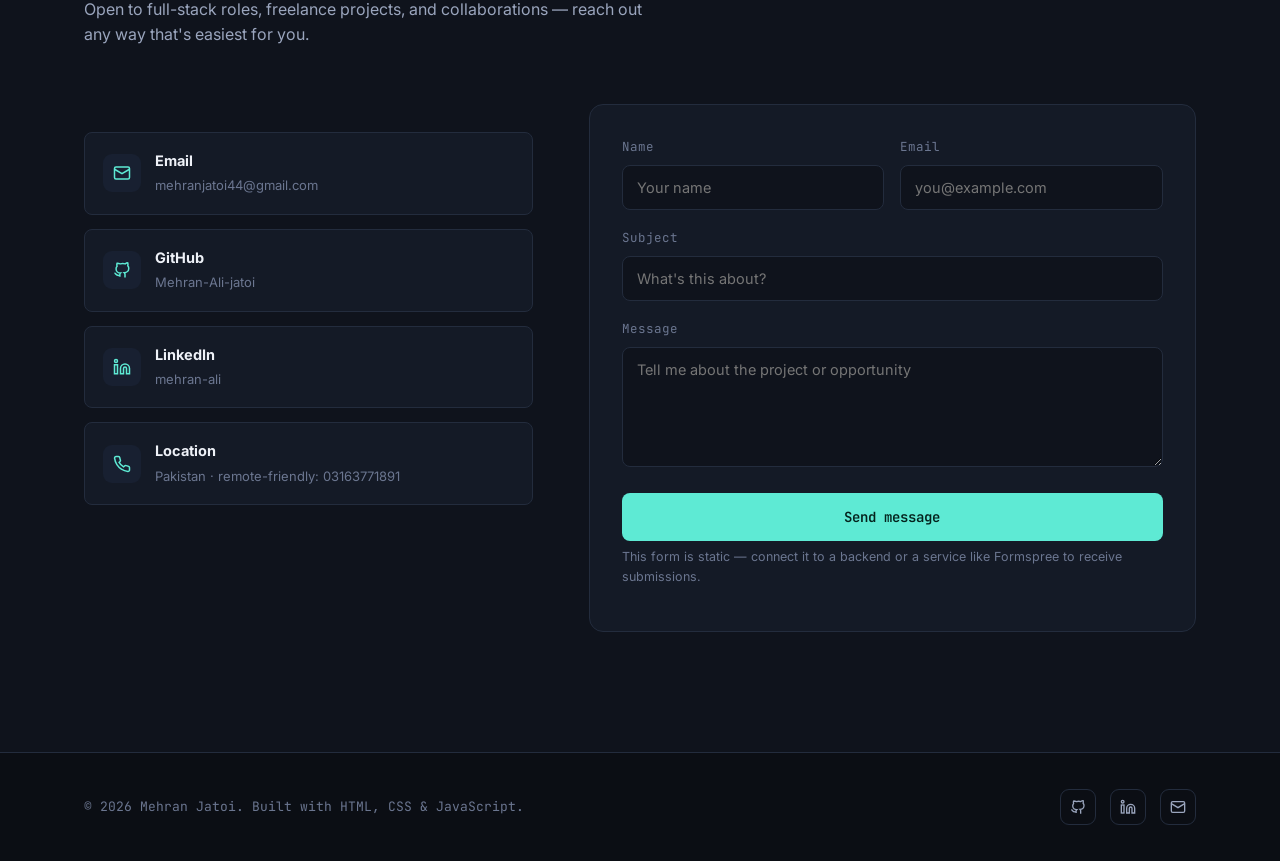
==== commit a3890a75: "Update project section description in index.html" ====
--- a/index.html
+++ b/index.html
@@ -705,7 +705,7 @@
     <div class="container">
       <span class="eyebrow">projects</span>
       <h2 class="section-title">Things I've built</h2>
-      <p class="section-lede">Practical problems first, tutorials second.</p>
+      <p class="section-lede">I solve real-world problems through code.</p>
 
       <div class="projects-grid">
 
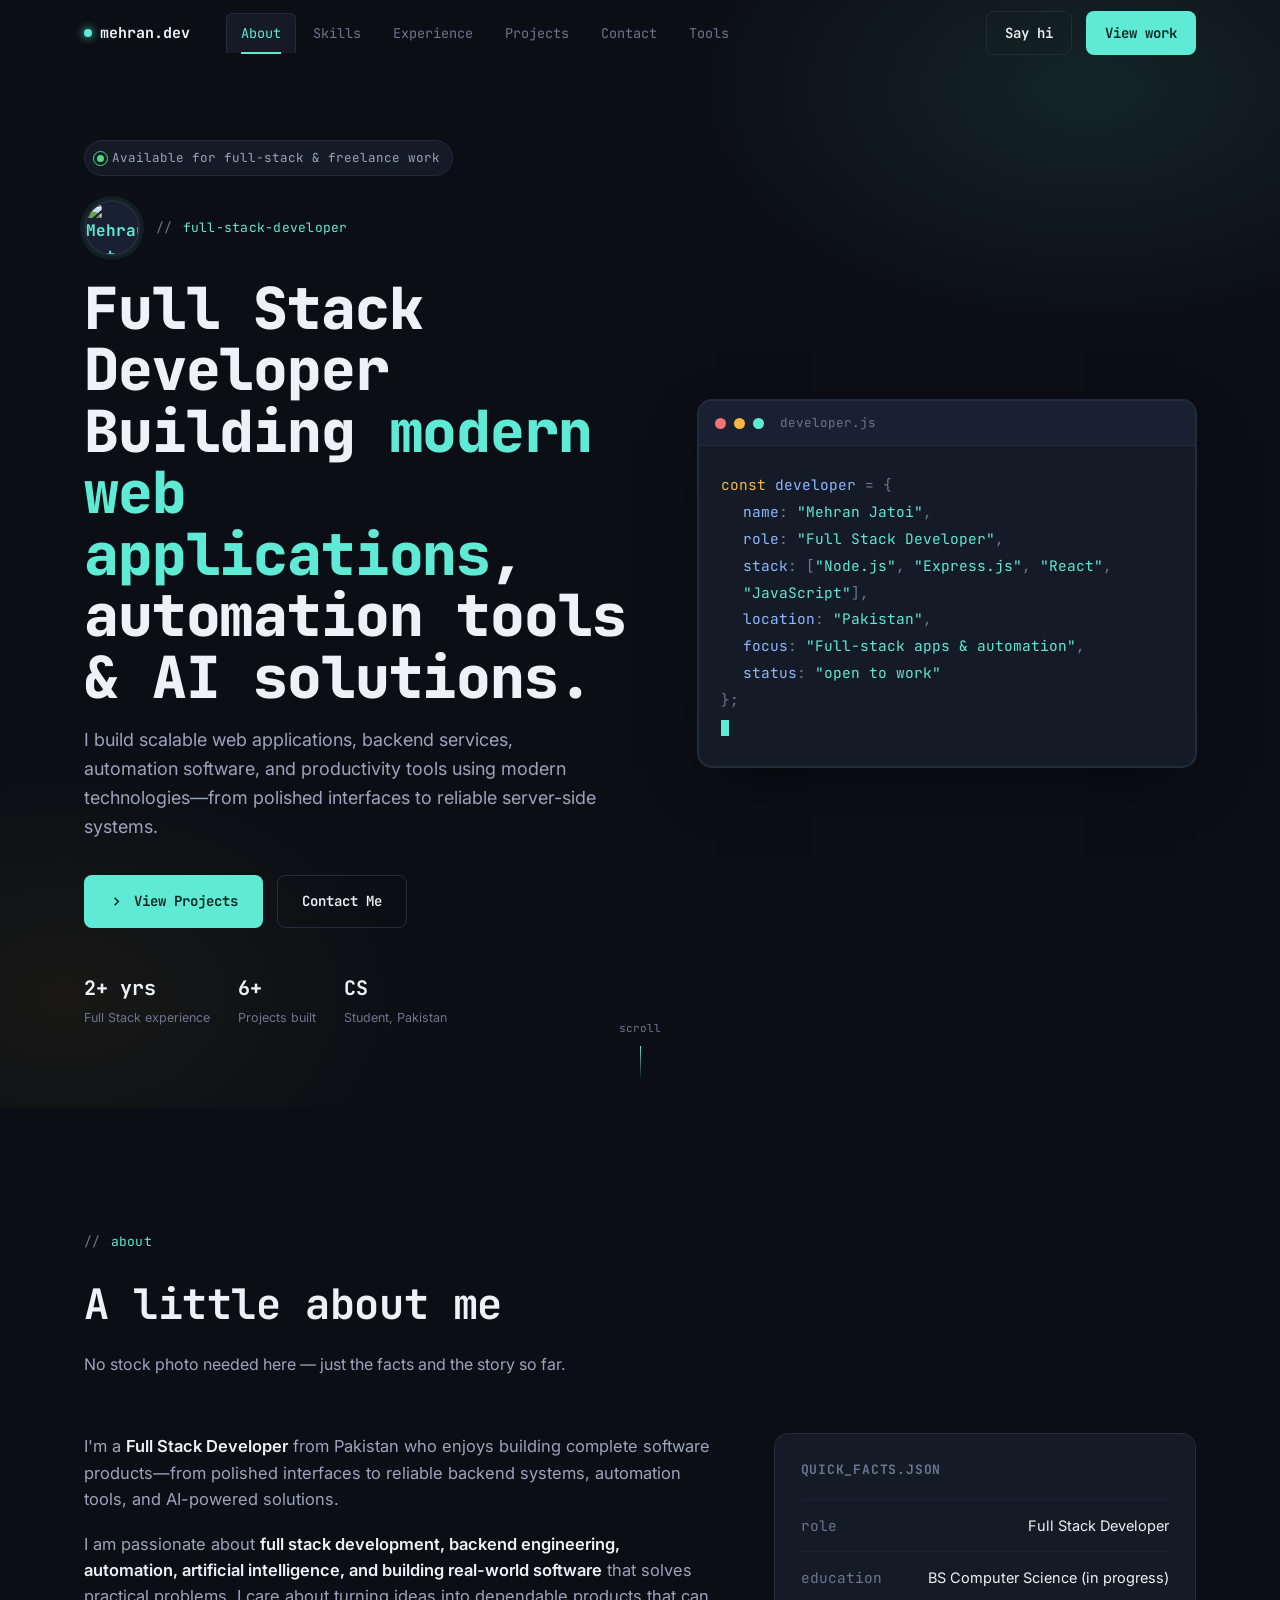
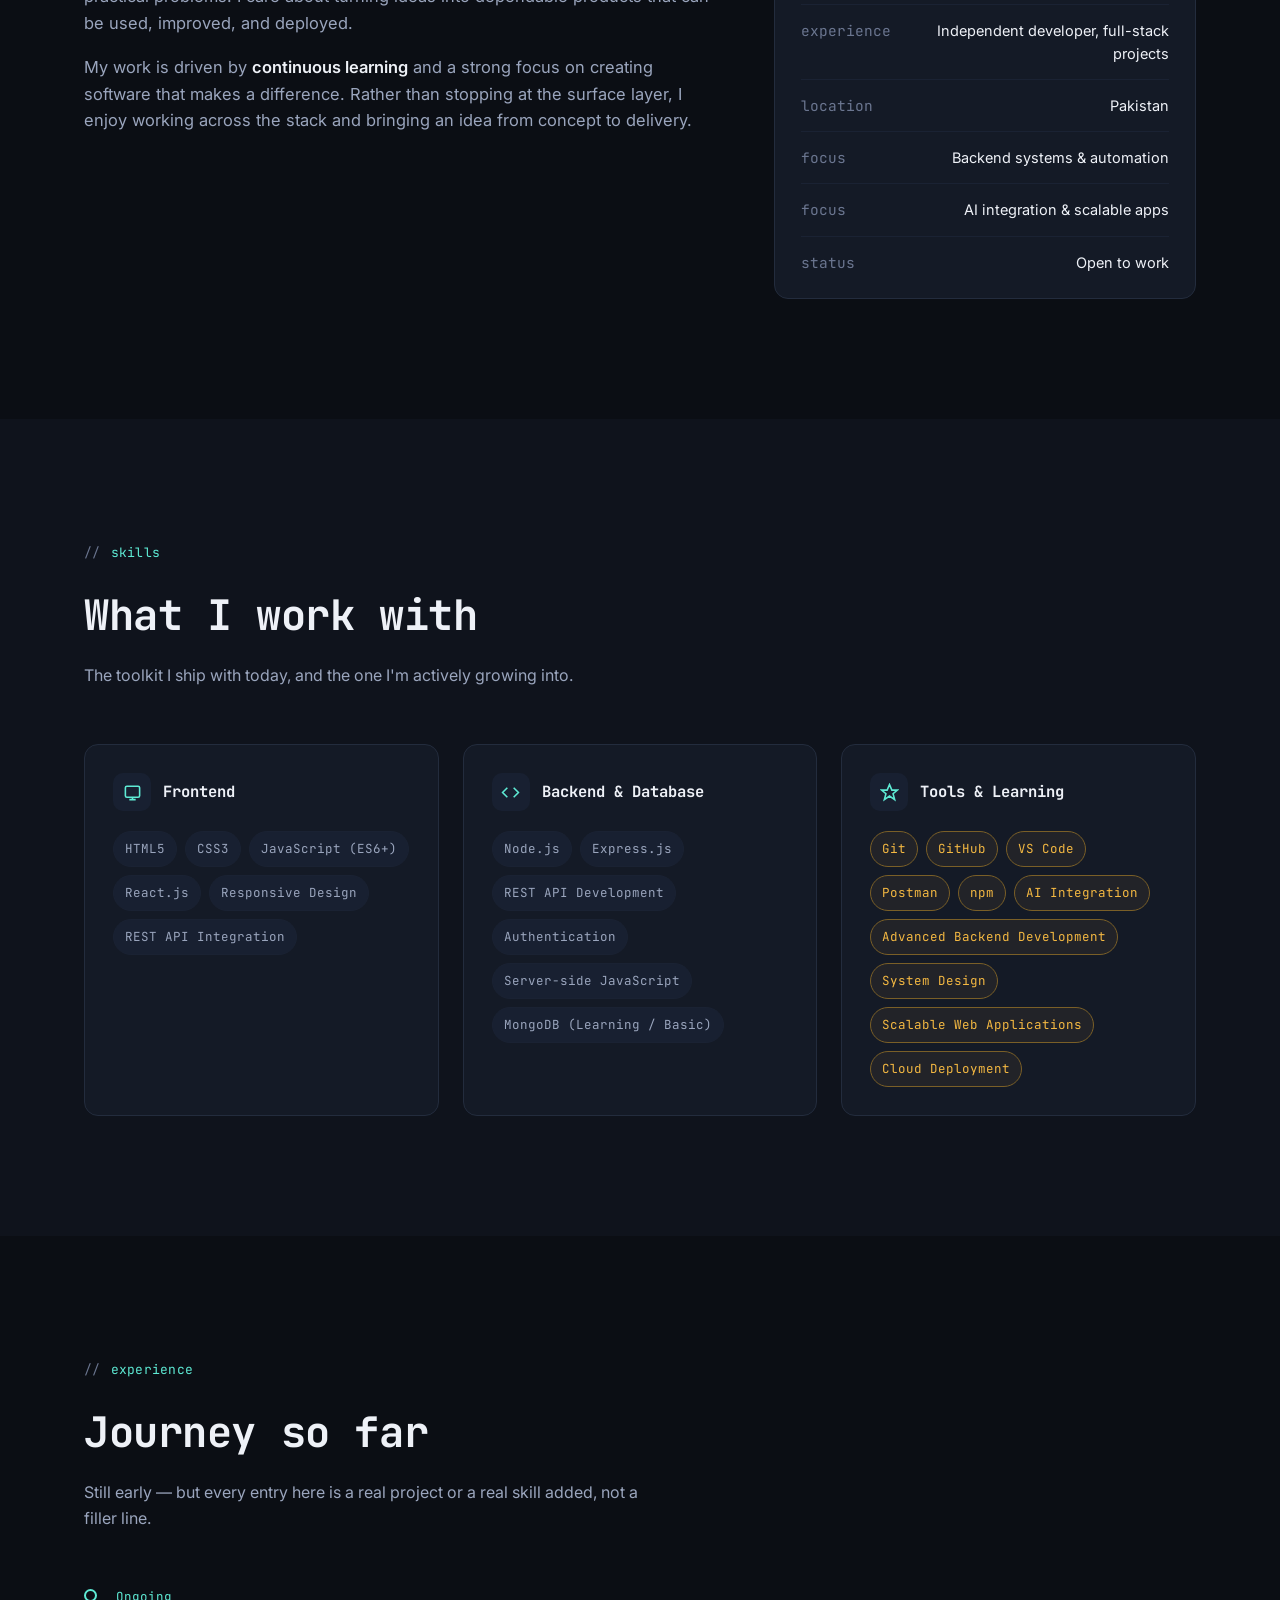
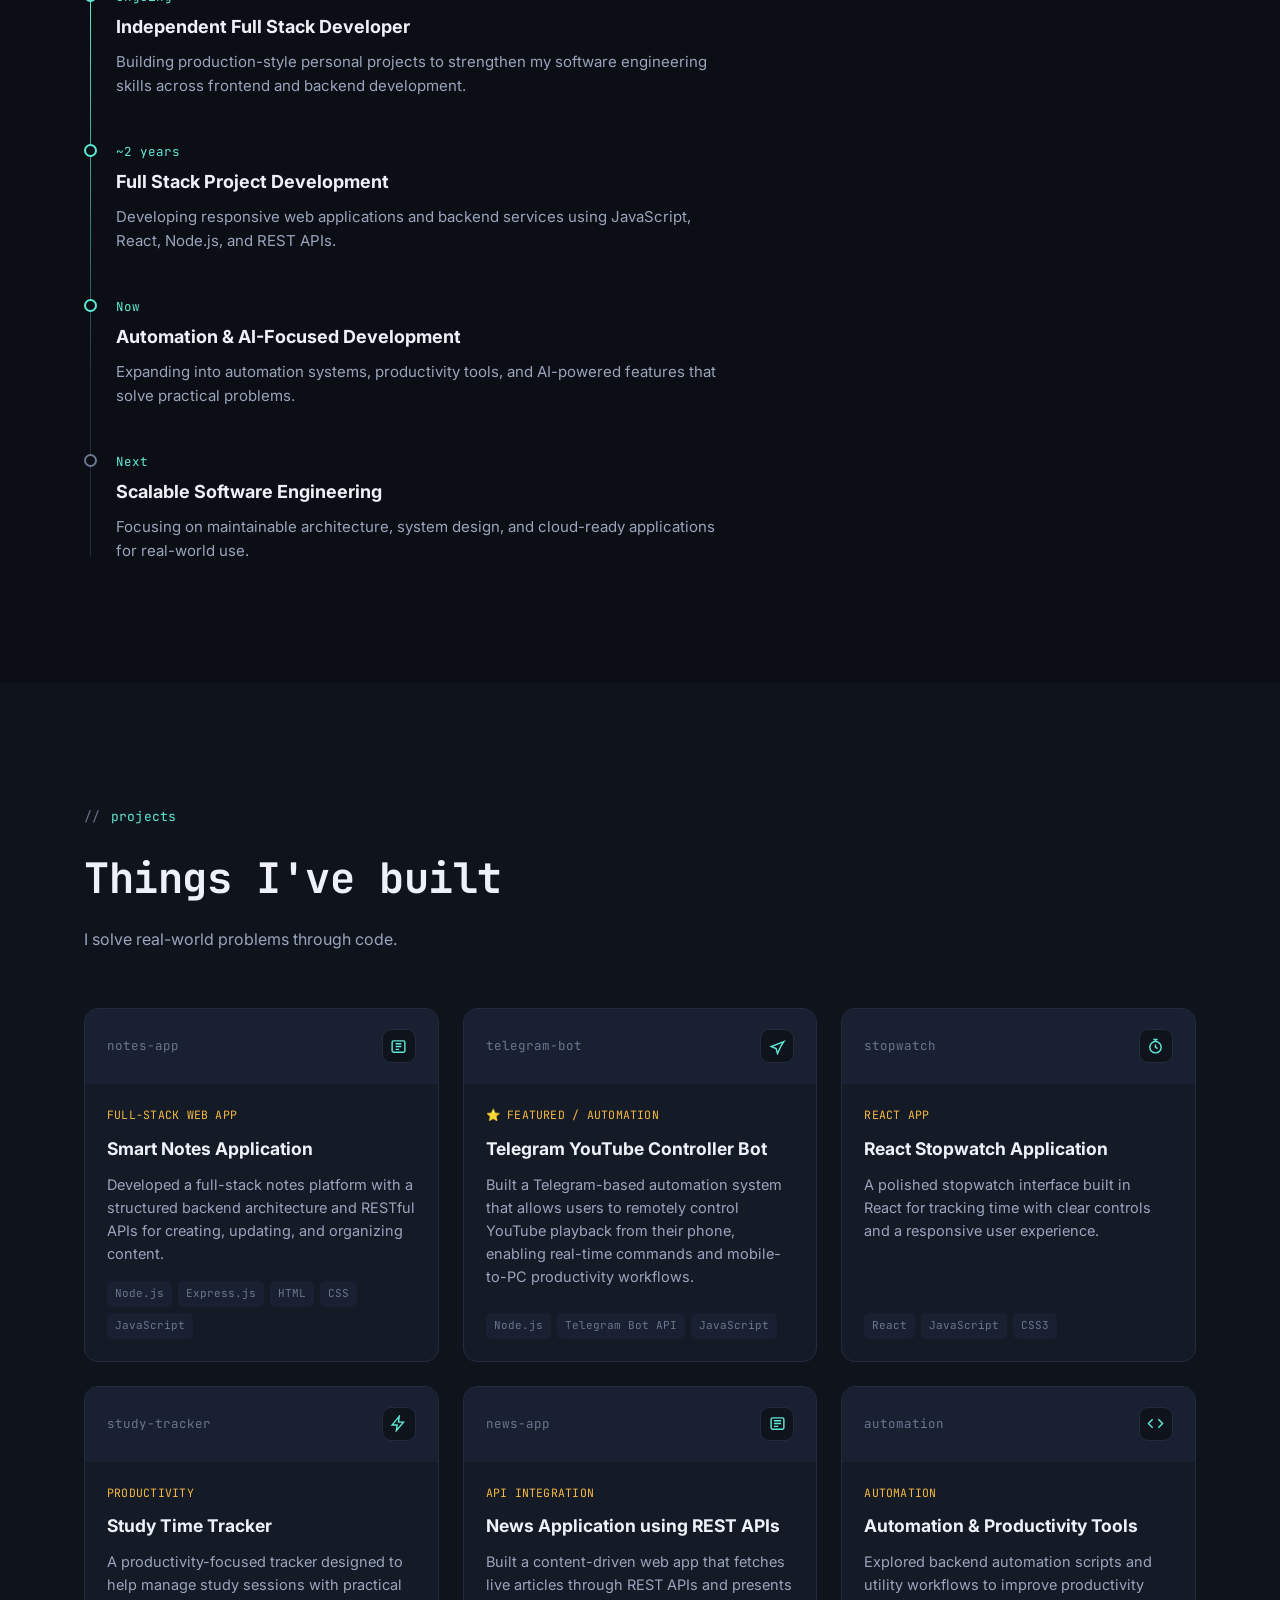
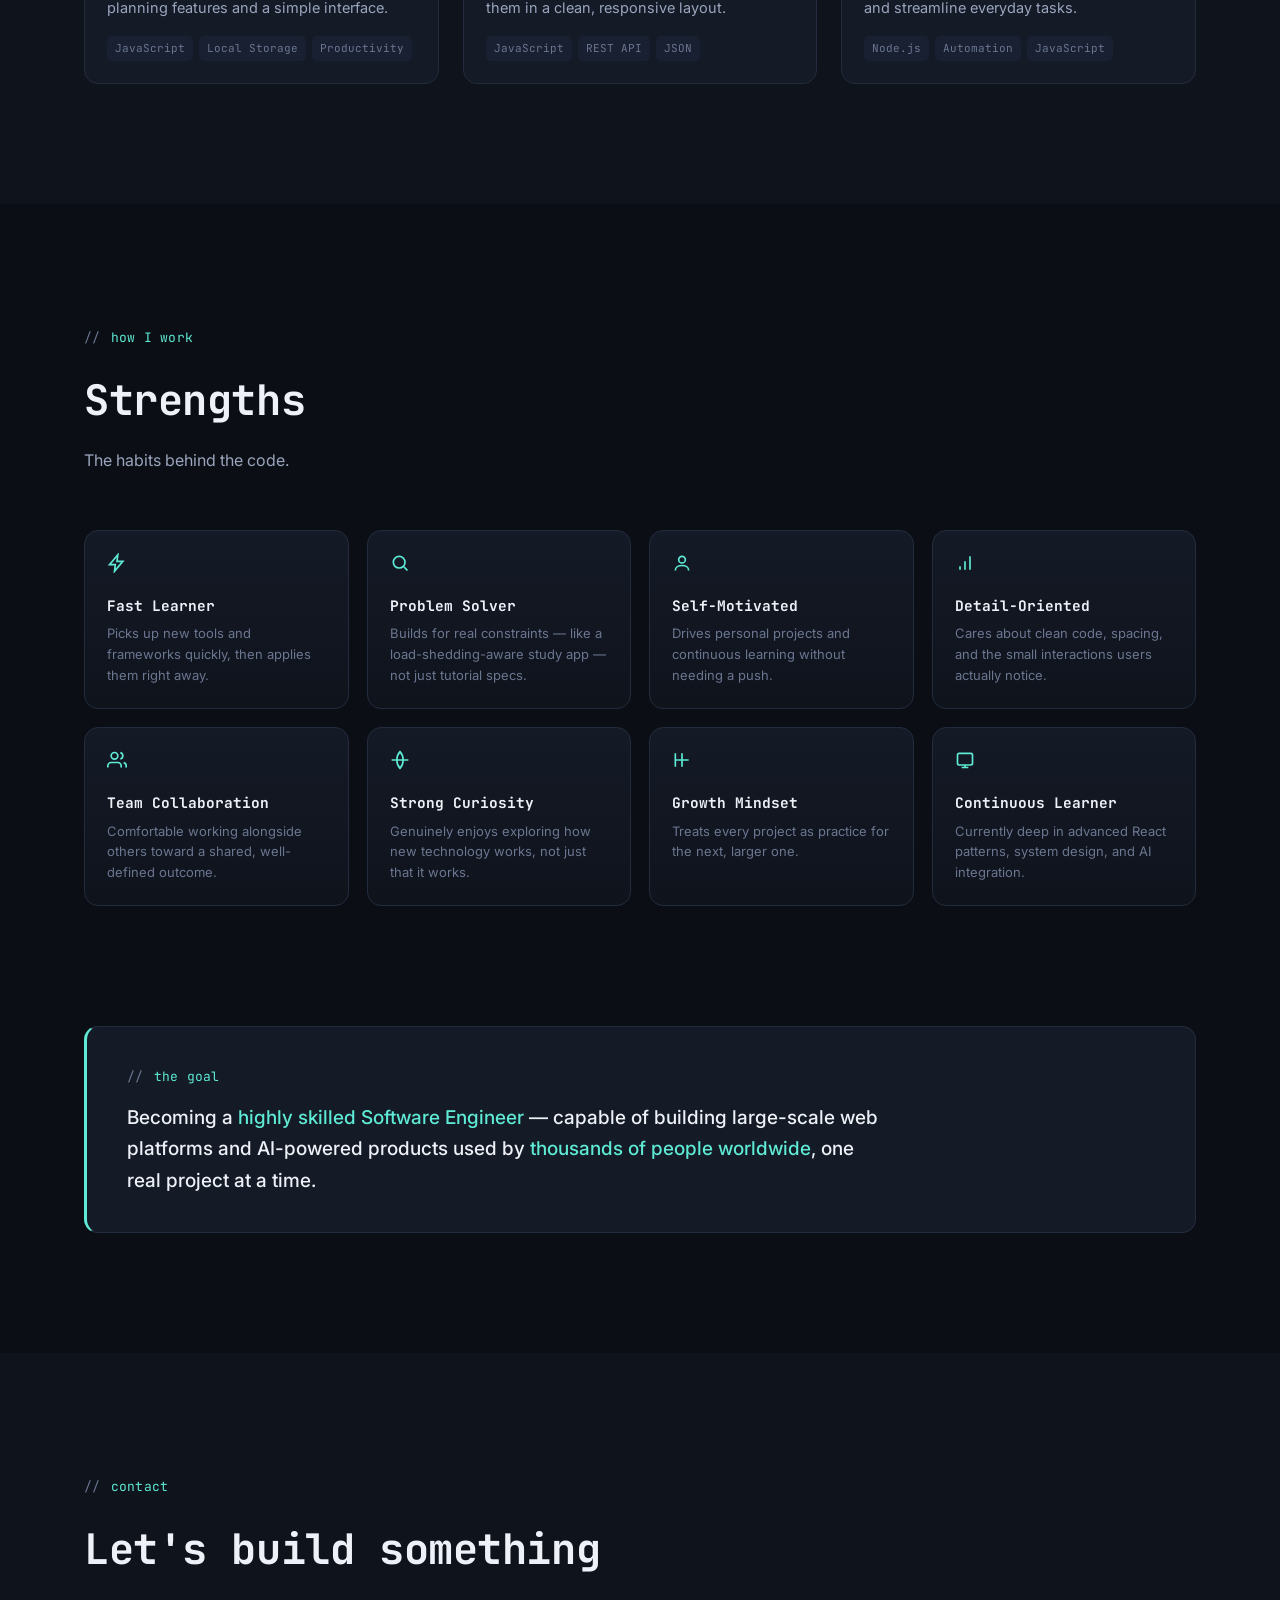
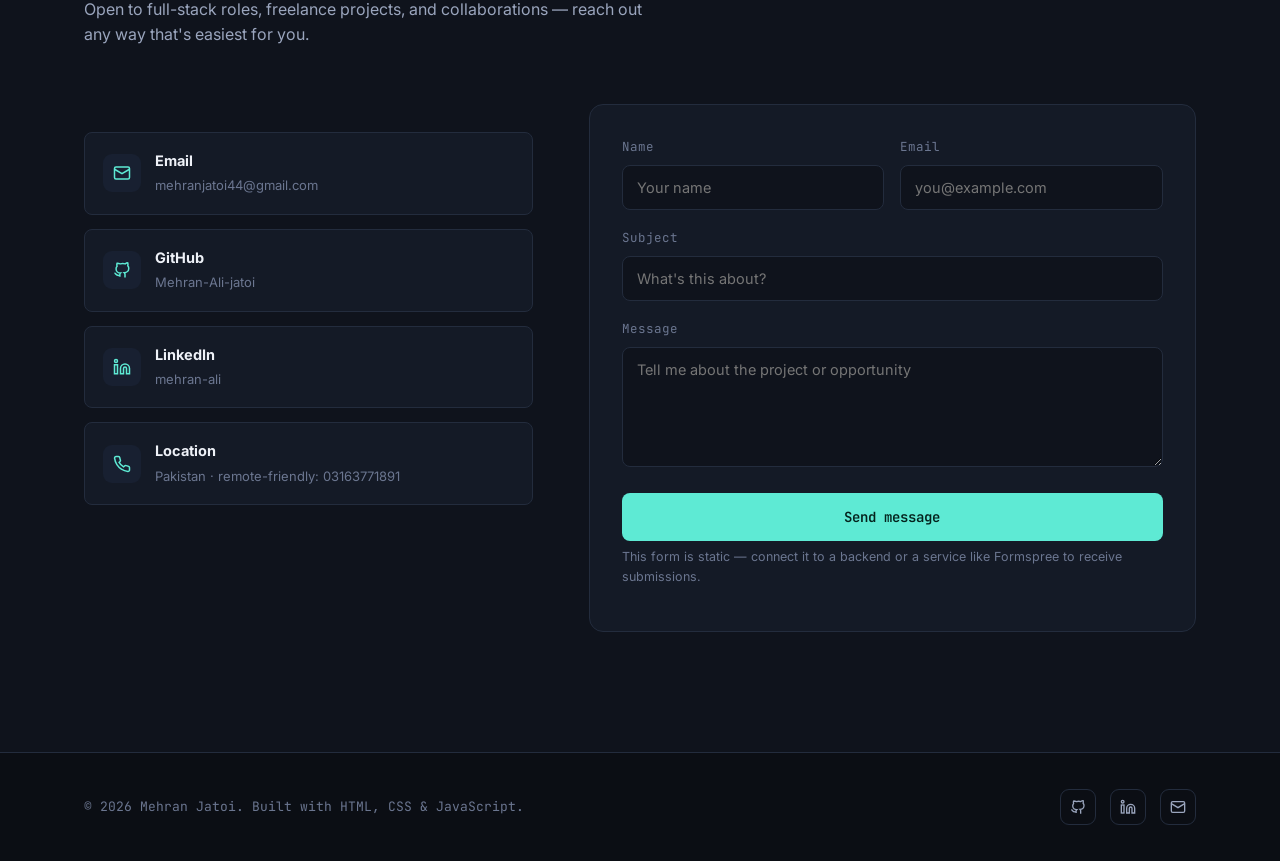
==== commit d164618d: "Enhance SEO and navigation in index.html Updated SEO tags, navigation links, and image alt text for " ====
--- a/index.html
+++ b/index.html
@@ -3,13 +3,107 @@
 <head>
 <meta charset="utf-8">
 <meta name="viewport" content="width=device-width, initial-scale=1">
-<title>Mehran Jatoi — Full Stack Developer</title>
-<meta name="description" content="Mehran Jatoi is a Full Stack Developer building modern web applications, backend services, automation tools, and AI-powered solutions.">
+
+<!-- ============================================================
+     PRIMARY SEO TAGS
+     NOTE: Replace https://mehranjatoi.dev with your real domain
+     everywhere it appears in this file before deploying.
+============================================================ -->
+<title>Mehran Jatoi | Full Stack Developer in Pakistan (React, Node.js, Express)</title>
+<meta name="description" content="Mehran Jatoi is a Full Stack Developer from Pakistan specializing in React, Node.js, Express, REST APIs, automation tools and AI-powered web applications. Available for freelance & full-time roles.">
+<meta name="keywords" content="Mehran Jatoi, Full Stack Developer, Full Stack Developer Pakistan, React Developer, Node.js Developer, Express.js Developer, JavaScript Developer, Web Developer Pakistan, Backend Developer, MERN Stack Developer, Freelance Developer Pakistan">
 <meta name="author" content="Mehran Jatoi">
+<meta name="robots" content="index, follow, max-image-preview:large, max-snippet:-1, max-video-preview:-1">
+<meta name="googlebot" content="index, follow">
+<meta name="revisit-after" content="7 days">
+<meta name="theme-color" content="#0b0e14">
+<meta name="color-scheme" content="dark">
+<link rel="canonical" href="https://mehranjatoi.dev/">
+
+<!-- Favicon -->
+<link rel="icon" type="image/svg+xml" href="/favicon.svg">
+<link rel="icon" type="image/png" sizes="32x32" href="/favicon-32x32.png">
+<link rel="apple-touch-icon" sizes="180x180" href="/apple-touch-icon.png">
+
+<!-- Open Graph / Facebook / LinkedIn -->
+<meta property="og:type" content="profile">
+<meta property="og:url" content="https://mehranjatoi.dev/">
+<meta property="og:title" content="Mehran Jatoi | Full Stack Developer in Pakistan">
+<meta property="og:description" content="Full Stack Developer building modern web applications, backend services, automation tools, and AI-powered solutions with React, Node.js and Express.">
+<meta property="og:image" content="https://mehranjatoi.dev/og-image.jpg">
+<meta property="og:image:width" content="1200">
+<meta property="og:image:height" content="630">
+<meta property="og:image:alt" content="Mehran Jatoi — Full Stack Developer portfolio preview">
+<meta property="og:locale" content="en_US">
+<meta property="og:site_name" content="Mehran Jatoi Portfolio">
+<meta property="profile:first_name" content="Mehran">
+<meta property="profile:last_name" content="Jatoi">
+
+<!-- Twitter Card -->
+<meta name="twitter:card" content="summary_large_image">
+<meta name="twitter:url" content="https://mehranjatoi.dev/">
+<meta name="twitter:title" content="Mehran Jatoi | Full Stack Developer in Pakistan">
+<meta name="twitter:description" content="Full Stack Developer building modern web applications, backend services, automation tools, and AI-powered solutions.">
+<meta name="twitter:image" content="https://mehranjatoi.dev/og-image.jpg">
 
 <link rel="preconnect" href="https://fonts.googleapis.com">
 <link rel="preconnect" href="https://fonts.gstatic.com" crossorigin>
 <link href="https://fonts.googleapis.com/css2?family=JetBrains+Mono:wght@400;500;600;700;800&family=Inter:wght@400;500;600;700;800&display=swap" rel="stylesheet">
+
+<!-- Structured Data: Person + WebSite (helps Google show rich results / knowledge panel) -->
+<script type="application/ld+json">
+{
+  "@context": "https://schema.org",
+  "@graph": [
+    {
+      "@type": "Person",
+      "@id": "https://mehranjatoi.dev/#person",
+      "name": "Mehran Jatoi",
+      "url": "https://mehranjatoi.dev/",
+      "image": "https://mehranjatoi.dev/og-image.jpg",
+      "jobTitle": "Full Stack Developer",
+      "description": "Full Stack Developer building modern web applications, backend services, automation tools, and AI-powered solutions.",
+      "email": "mailto:mehranjatoi44@gmail.com",
+      "address": {
+        "@type": "PostalAddress",
+        "addressCountry": "PK"
+      },
+      "knowsAbout": ["JavaScript", "React.js", "Node.js", "Express.js", "REST APIs", "Automation", "Artificial Intelligence", "Full Stack Development"],
+      "sameAs": [
+        "https://github.com/Mehran-Ali-jatoi",
+        "https://www.linkedin.com/in/mehran-ali-498251320/"
+      ]
+    },
+    {
+      "@type": "WebSite",
+      "@id": "https://mehranjatoi.dev/#website",
+      "url": "https://mehranjatoi.dev/",
+      "name": "Mehran Jatoi — Full Stack Developer",
+      "description": "Portfolio of Mehran Jatoi, a Full Stack Developer building modern web applications, backend services, automation tools, and AI-powered solutions.",
+      "publisher": { "@id": "https://mehranjatoi.dev/#person" },
+      "inLanguage": "en"
+    },
+    {
+      "@type": "ProfilePage",
+      "@id": "https://mehranjatoi.dev/#profilepage",
+      "url": "https://mehranjatoi.dev/",
+      "name": "Mehran Jatoi | Full Stack Developer in Pakistan",
+      "about": { "@id": "https://mehranjatoi.dev/#person" },
+      "isPartOf": { "@id": "https://mehranjatoi.dev/#website" }
+    },
+    {
+      "@type": "BreadcrumbList",
+      "itemListElement": [
+        { "@type": "ListItem", "position": 1, "name": "Home", "item": "https://mehranjatoi.dev/" },
+        { "@type": "ListItem", "position": 2, "name": "About", "item": "https://mehranjatoi.dev/#about" },
+        { "@type": "ListItem", "position": 3, "name": "Skills", "item": "https://mehranjatoi.dev/#skills" },
+        { "@type": "ListItem", "position": 4, "name": "Projects", "item": "https://mehranjatoi.dev/#projects" },
+        { "@type": "ListItem", "position": 5, "name": "Contact", "item": "https://mehranjatoi.dev/#contact" }
+      ]
+    }
+  ]
+}
+</script>
 
 <style>
 /* ============================================================
@@ -498,11 +592,12 @@
   <div class="nav-inner">
     <a href="#top" class="nav-brand"><span class="dot"></span> mehran.dev</a>
     <div class="nav-tabs" id="navTabs">
-      <a href="#about" class="click-scroll">abouts</a>
-      <a href="#skills" class="click-scroll">skills</a>
-      <a href="#experience" class="click-scroll">experience</a>
-      <a href="#projects" class="click-scroll">projects</a>
-      <a href="#contact" class="click-scroll">contact</a>
+      <a href="#about" class="click-scroll">About</a>
+      <a href="#skills" class="click-scroll">Skills</a>
+      <a href="#experience" class="click-scroll">Experience</a>
+      <a href="#projects" class="click-scroll">Projects</a>
+      <a href="#contact" class="click-scroll">Contact</a>
+       <a href="./tools.html" class="click-scroll">Tools</a>
     </div>
     <div class="nav-cta">
       <a href="#contact" class="btn btn-ghost click-scroll">Say hi</a>
@@ -516,11 +611,12 @@
 
 <div class="mobile-menu" id="mobileMenu">
   <div class="mobile-menu-inner">
-    <a href="#about" class="click-scroll">about.js</a>
-    <a href="#skills" class="click-scroll">skills.js</a>
-    <a href="#experience" class="click-scroll">experience.js</a>
-    <a href="#projects" class="click-scroll">projects.js</a>
-    <a href="#contact" class="click-scroll">contact.js</a>
+    <a href="#about" class="click-scroll">about</a>
+    <a href="#skills" class="click-scroll">skills</a>
+    <a href="#experience" class="click-scroll">experience</a>
+    <a href="#projects" class="click-scroll">projects</a>
+    <a href="#contact" class="click-scroll">contact</a>
+    <a href="./tools.html" class="click-scroll">Tools</a>
   </div>
 </div>
 
@@ -538,7 +634,7 @@
         <div class="hero-photo-name">
           <!-- Only photo on the entire site. Replace src below with your real portrait, e.g. images/mehran.jpg -->
           <div class="hero-avatar">
-            <img src="https://placehold.co/112x112/141a26/5eead4?text=MJ" alt="Portrait of Mehran Jatoi">
+            <img src="https://placehold.co/112x112/141a26/5eead4?text=MJ" alt="Mehran Jatoi - Full Stack Developer from Pakistan" width="112" height="112" loading="eager" decoding="async">
           </div>
           <span class="eyebrow" style="margin:0;">full-stack-developer</span>
         </div>
@@ -982,7 +1078,8 @@
 
   var navTabs = document.querySelectorAll('#navTabs a');
   var sections = Array.prototype.map.call(navTabs, function(a){
-    return document.querySelector(a.getAttribute('href'));
+    var href = a.getAttribute('href');
+    return href && href.charAt(0) === '#' ? document.querySelector(href) : null;
   }).filter(Boolean);
 
   function setActiveTab(){
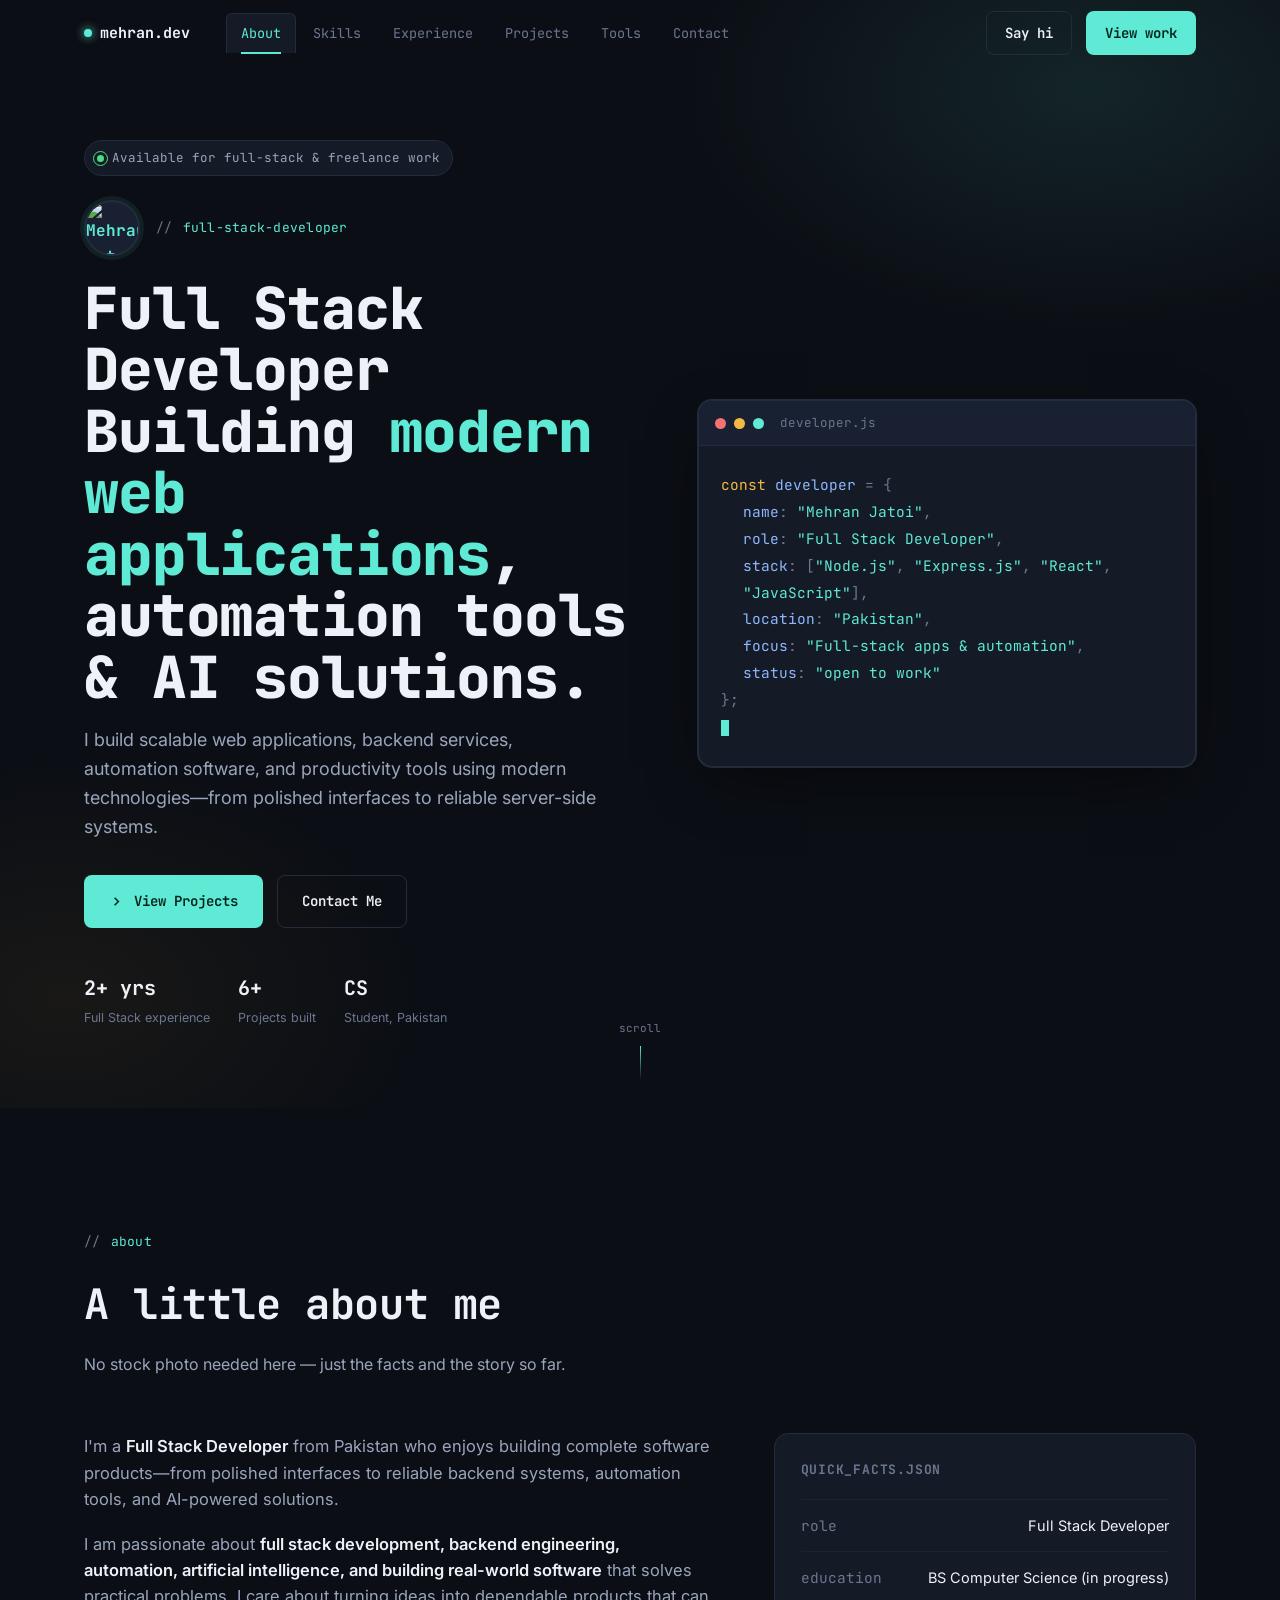
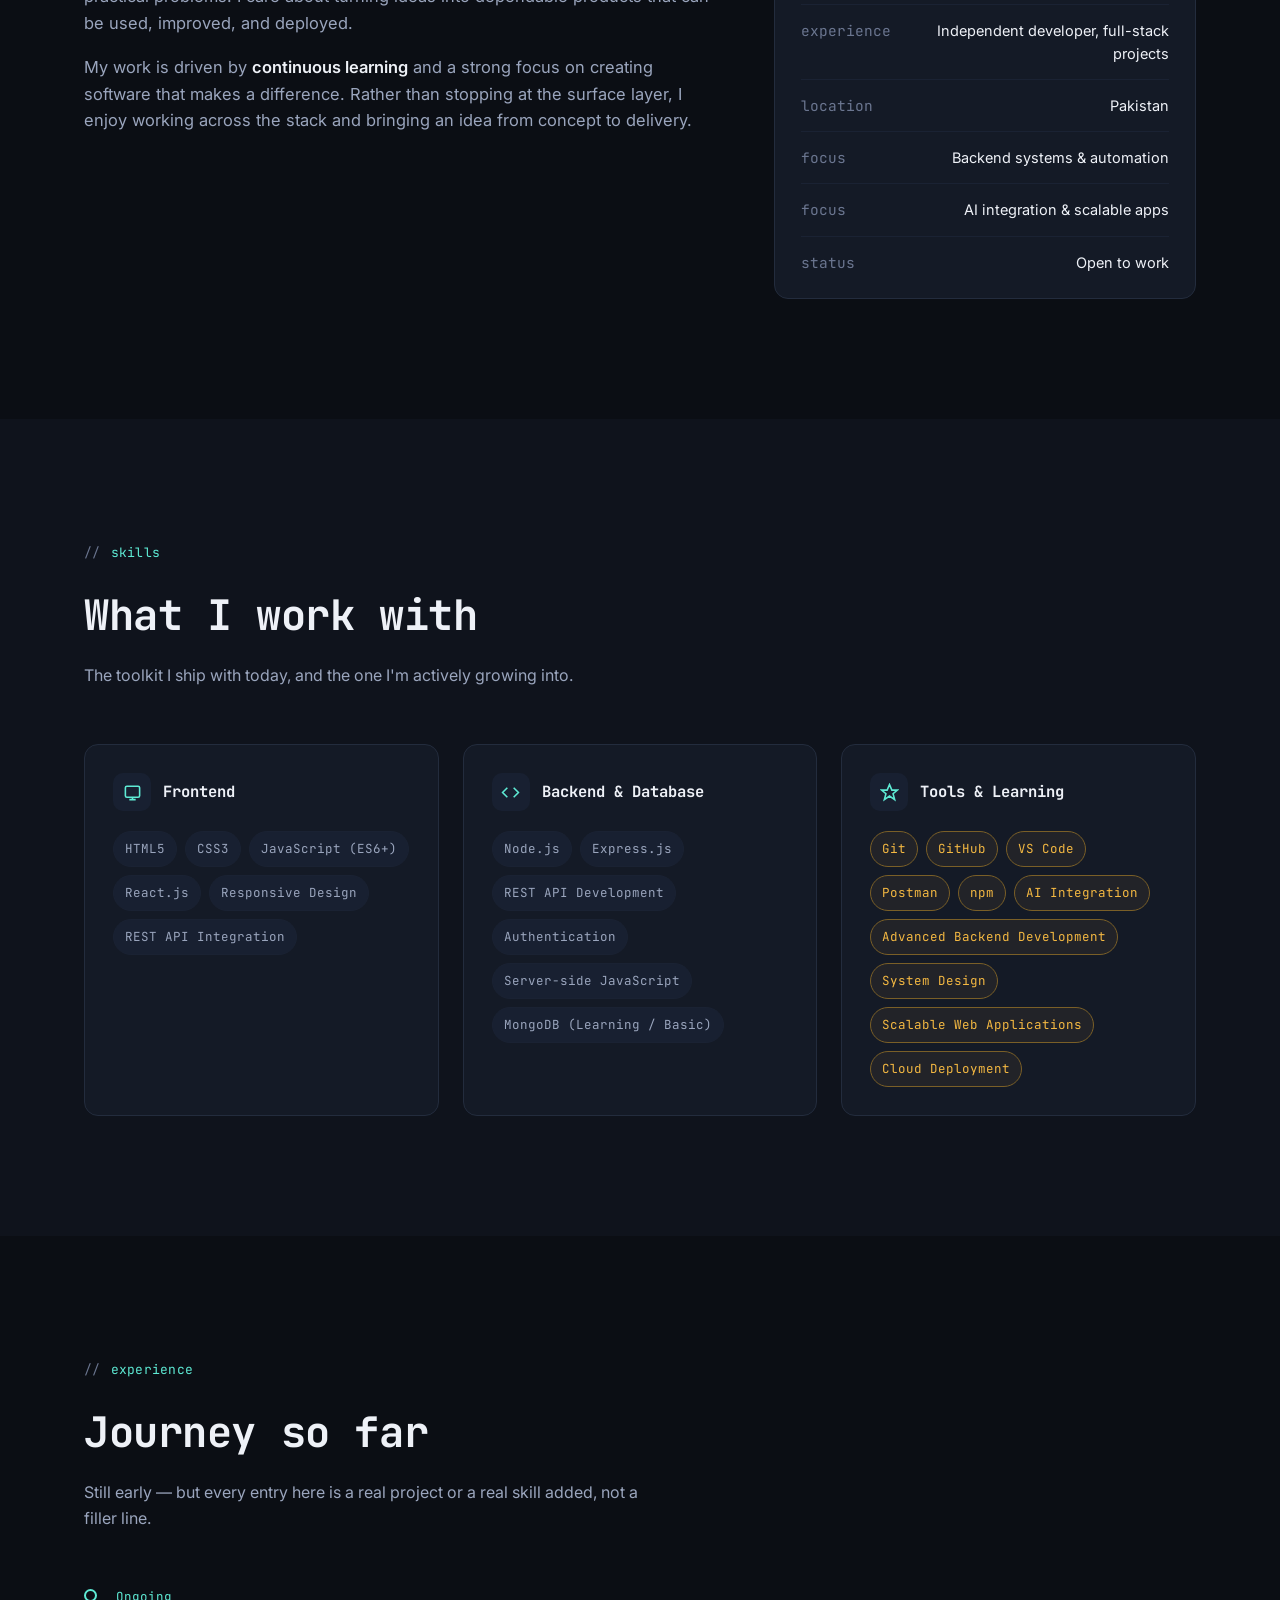
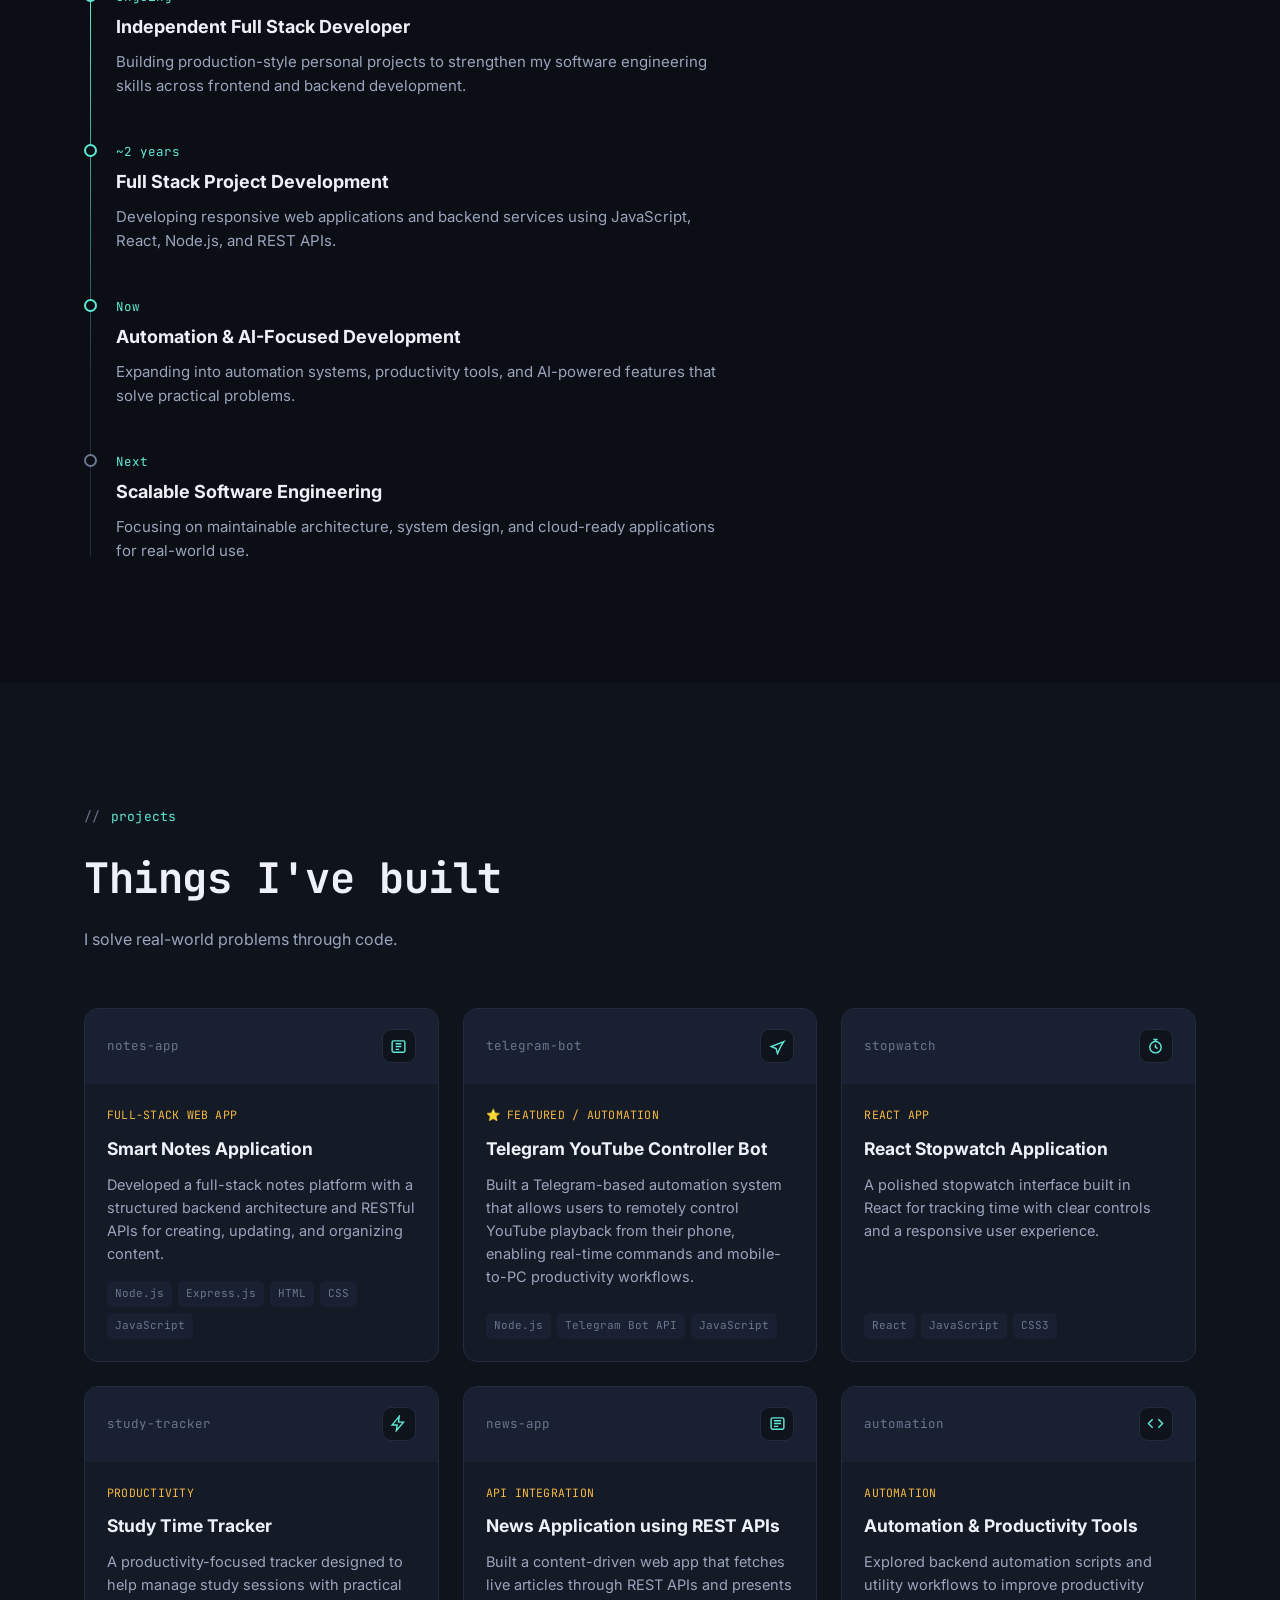
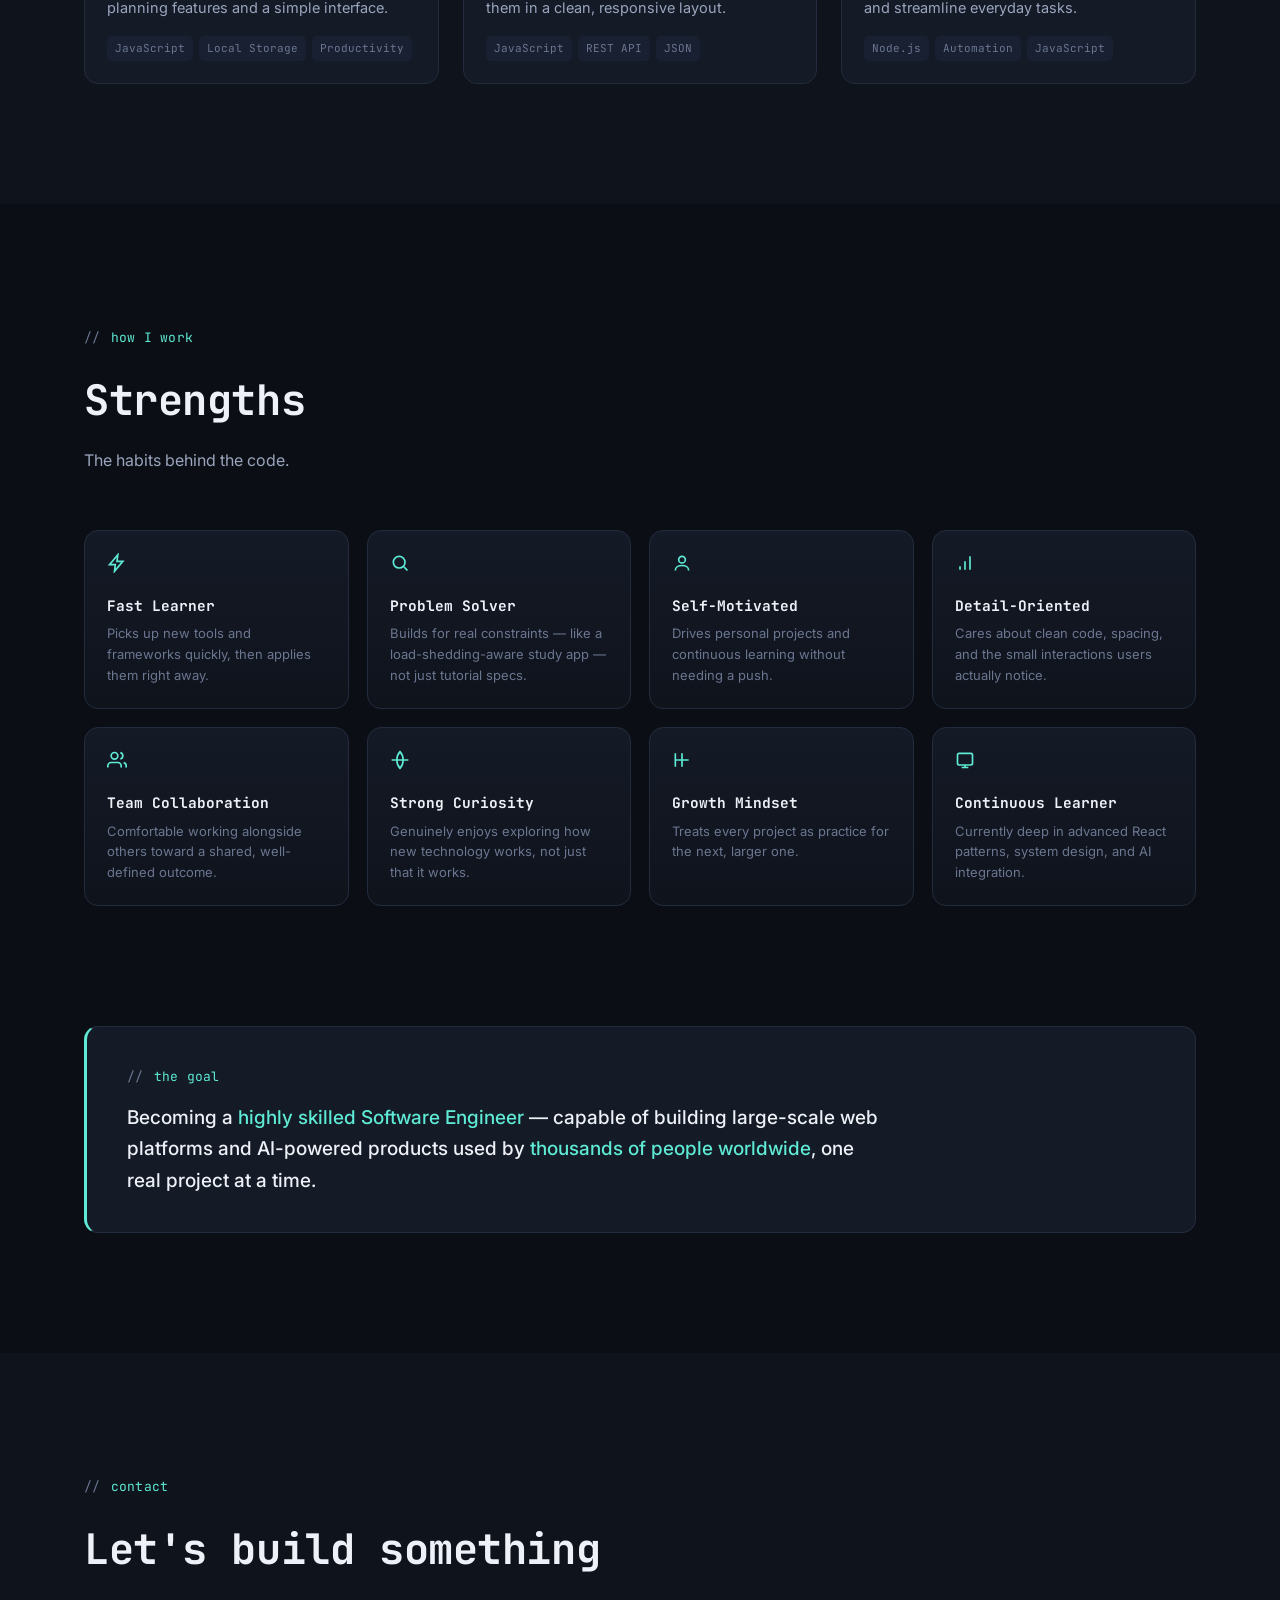
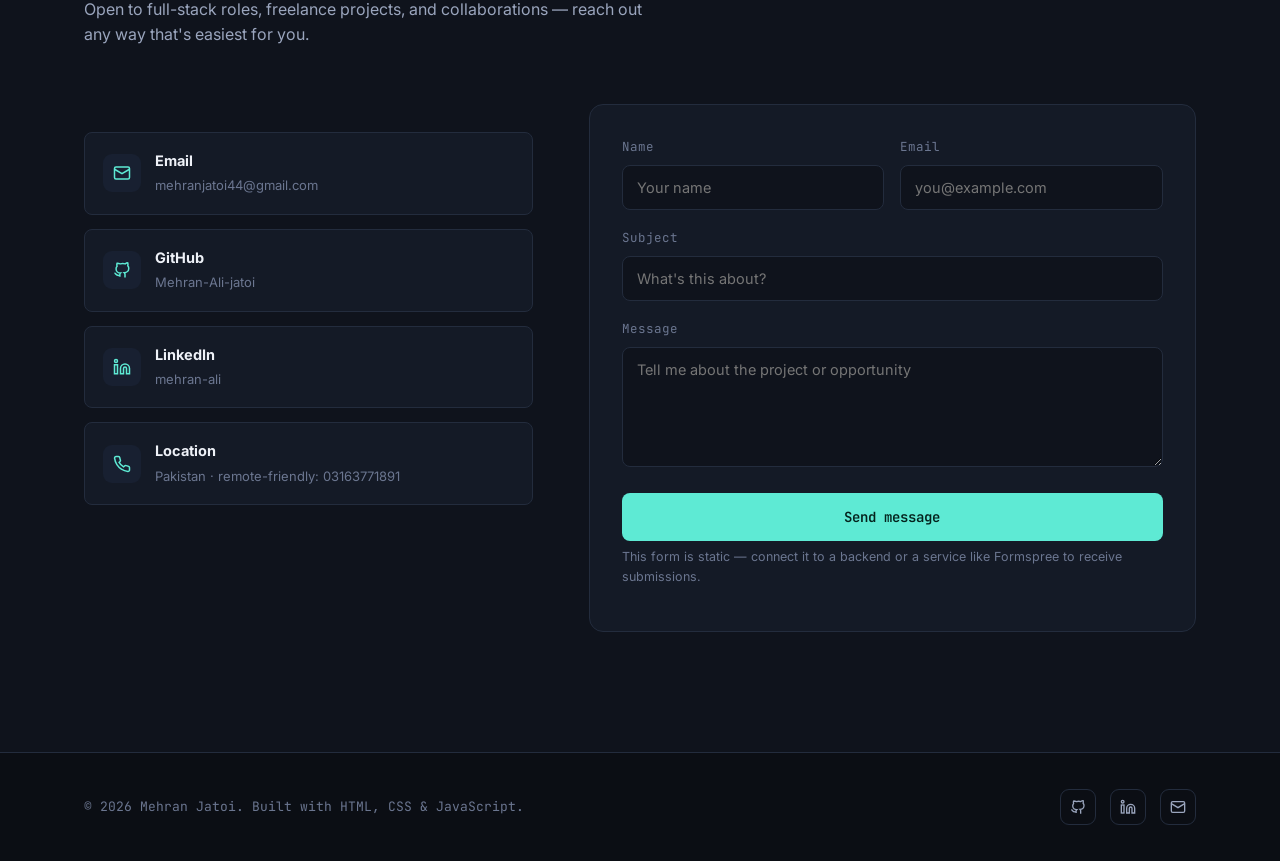
==== commit fc9810d4: "Fix duplicate Tools link and reorder navigation asd" ====
--- a/index.html
+++ b/index.html
@@ -596,8 +596,9 @@
       <a href="#skills" class="click-scroll">Skills</a>
       <a href="#experience" class="click-scroll">Experience</a>
       <a href="#projects" class="click-scroll">Projects</a>
+      <a href="./tools.html" class="click-scroll">Tools</a>
       <a href="#contact" class="click-scroll">Contact</a>
-       <a href="./tools.html" class="click-scroll">Tools</a>
+
     </div>
     <div class="nav-cta">
       <a href="#contact" class="btn btn-ghost click-scroll">Say hi</a>
@@ -615,8 +616,9 @@
     <a href="#skills" class="click-scroll">skills</a>
     <a href="#experience" class="click-scroll">experience</a>
     <a href="#projects" class="click-scroll">projects</a>
+    <a href="./tools.html" class="click-scroll">Tools</a>
     <a href="#contact" class="click-scroll">contact</a>
-    <a href="./tools.html" class="click-scroll">Tools</a>
+    
   </div>
 </div>
 
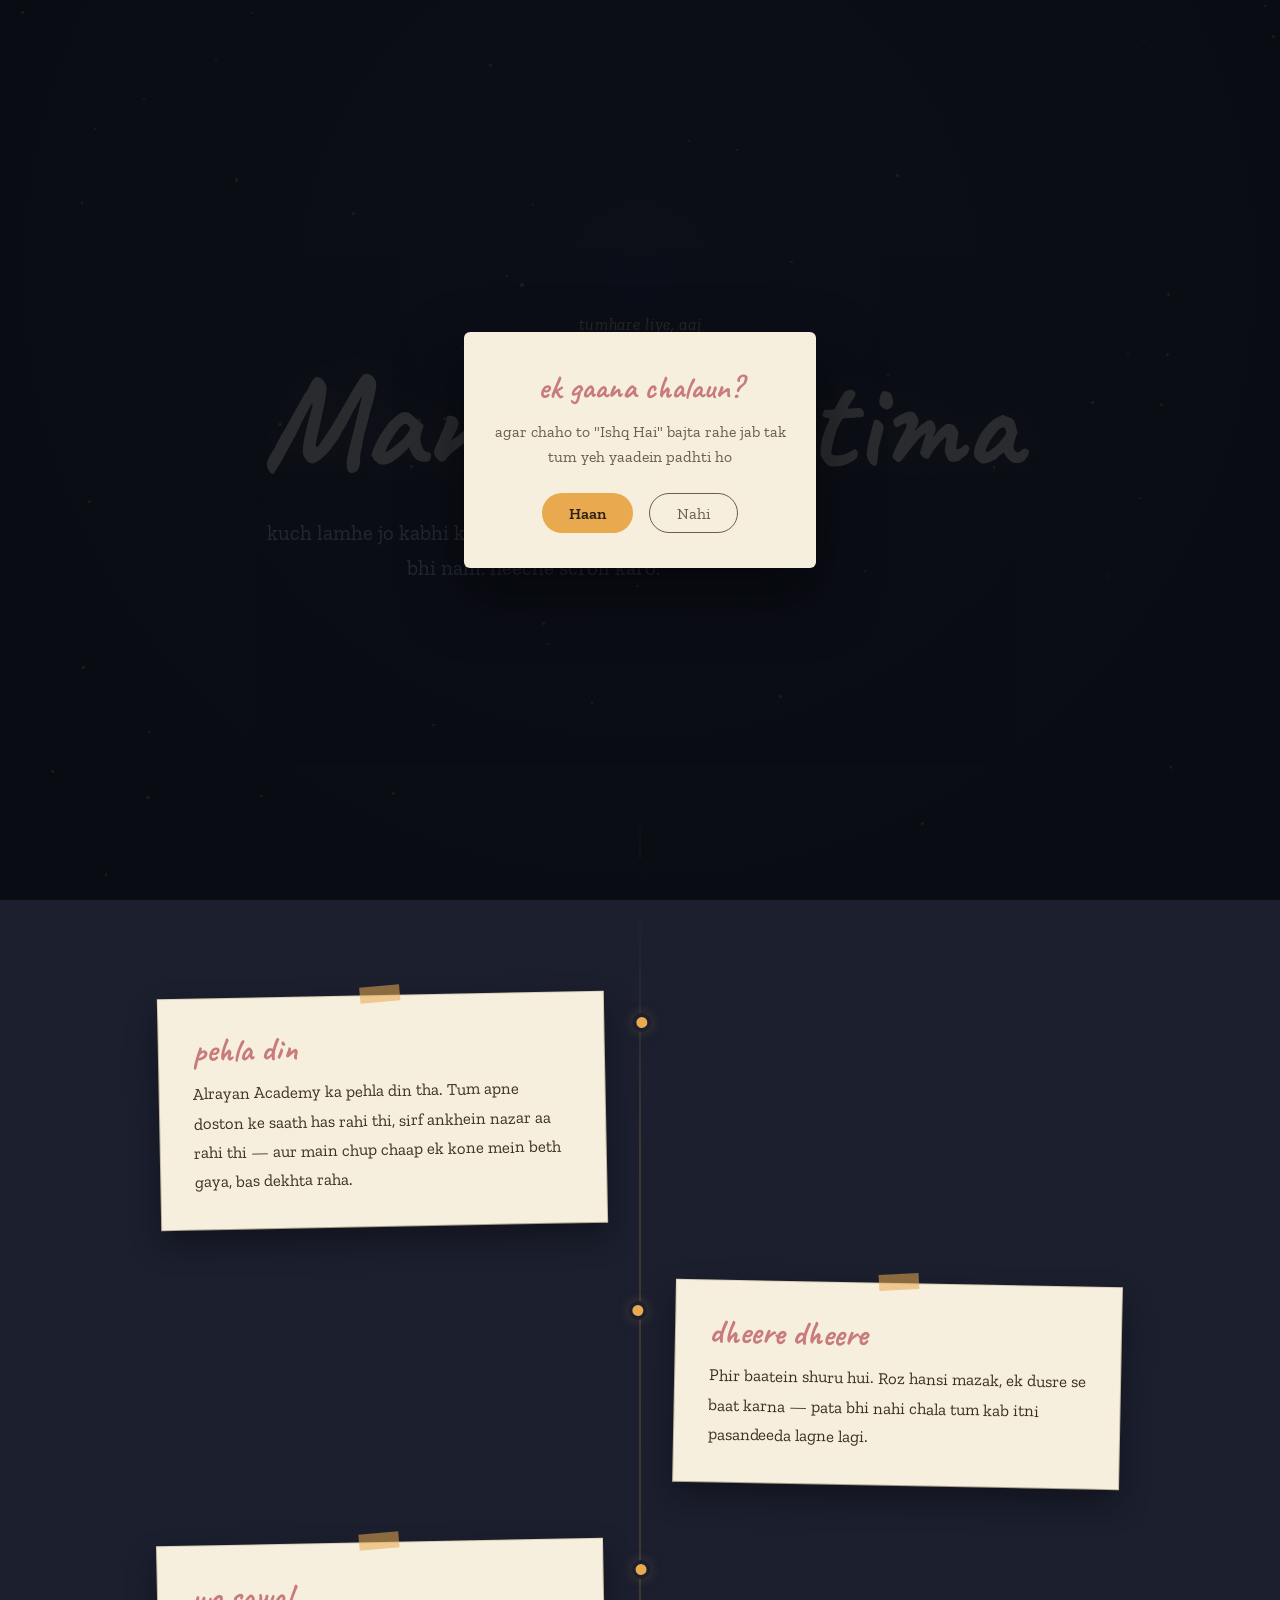
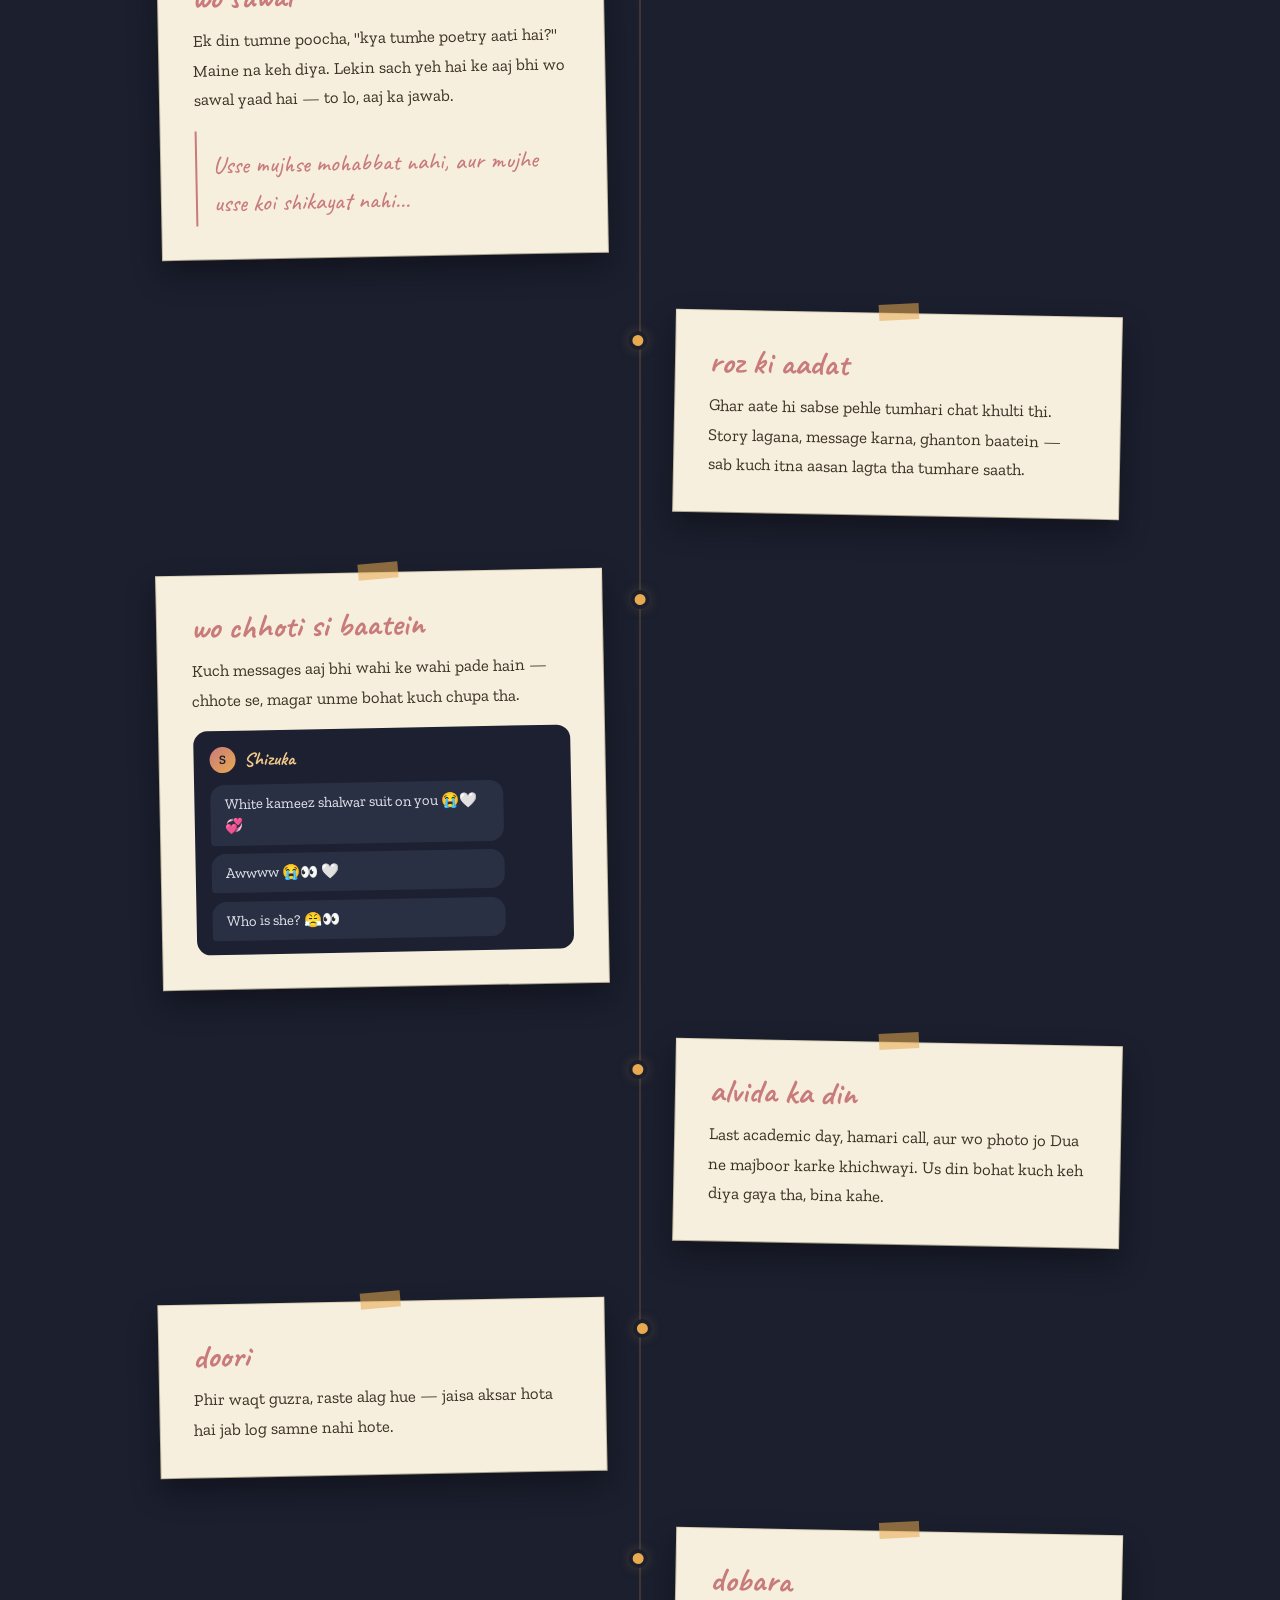
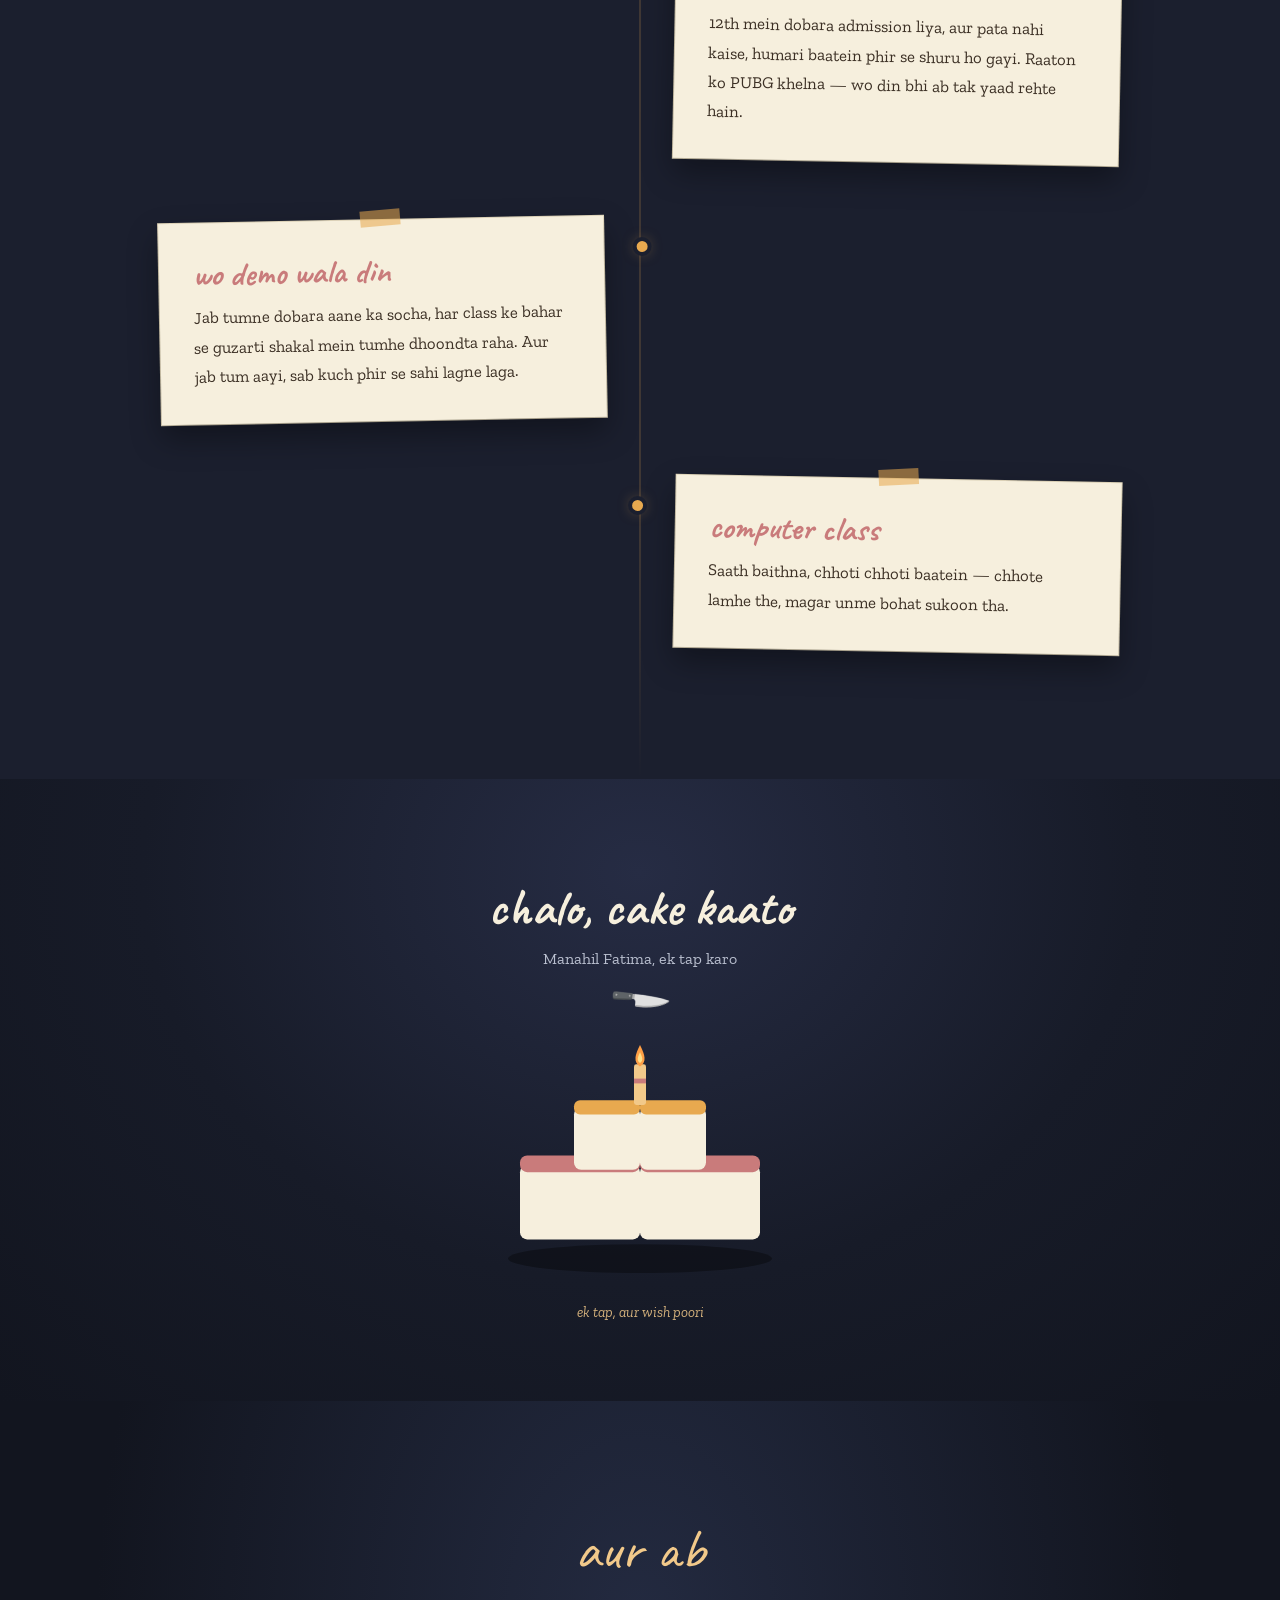
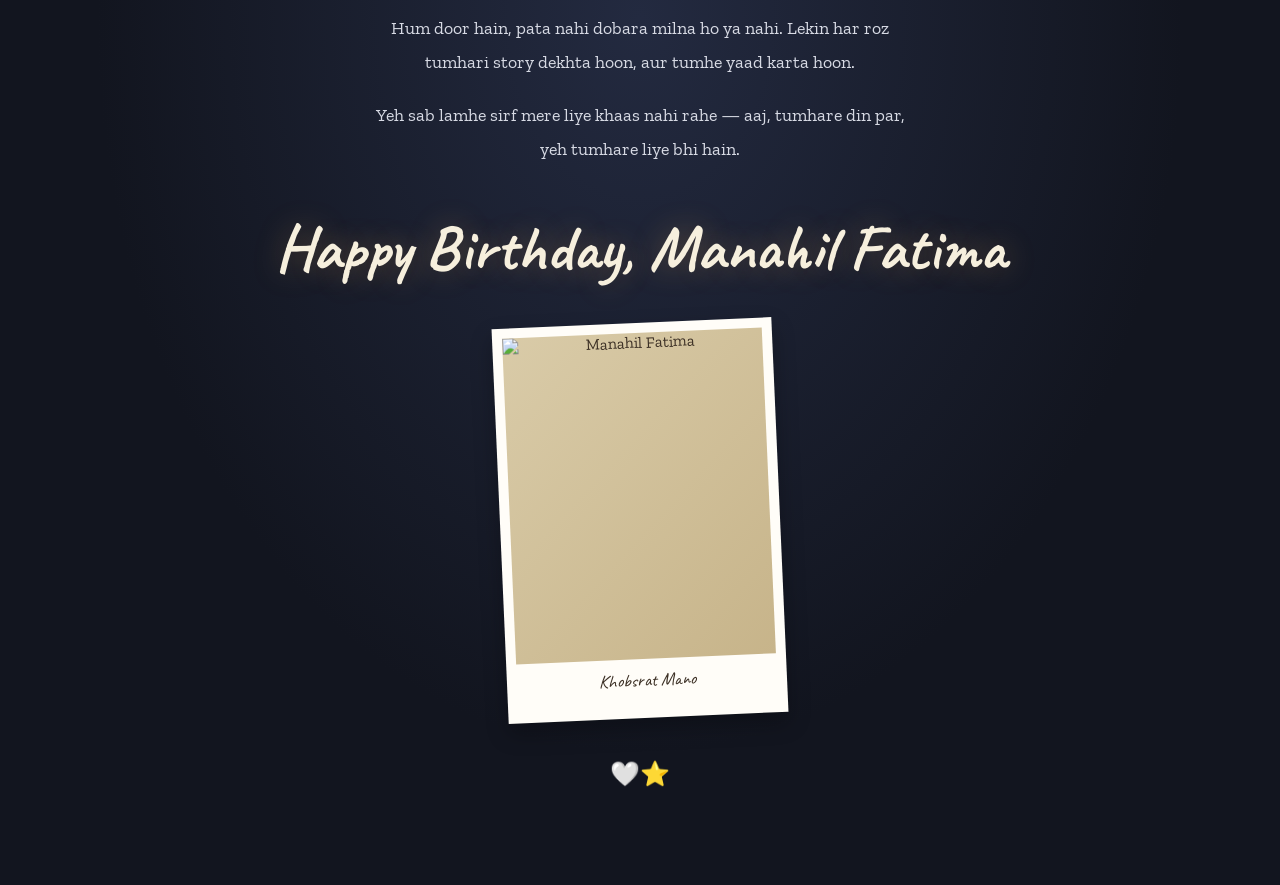
==== commit 13565c64: "change in html asd" ====
--- a/index.html
+++ b/index.html
@@ -1,1174 +1,914 @@
-<!doctype html>
-<html lang="en">
+<!DOCTYPE html>
+<html lang="ur">
 <head>
-<meta charset="utf-8">
-<meta name="viewport" content="width=device-width, initial-scale=1">
-
-<!-- ============================================================
-     PRIMARY SEO TAGS
-     NOTE: Replace https://mehranjatoi.dev with your real domain
-     everywhere it appears in this file before deploying.
-============================================================ -->
-<title>Mehran Jatoi | Full Stack Developer in Pakistan (React, Node.js, Express)</title>
-<meta name="description" content="Mehran Jatoi is a Full Stack Developer from Pakistan specializing in React, Node.js, Express, REST APIs, automation tools and AI-powered web applications. Available for freelance & full-time roles.">
-<meta name="keywords" content="Mehran Jatoi, Full Stack Developer, Full Stack Developer Pakistan, React Developer, Node.js Developer, Express.js Developer, JavaScript Developer, Web Developer Pakistan, Backend Developer, MERN Stack Developer, Freelance Developer Pakistan">
-<meta name="author" content="Mehran Jatoi">
-<meta name="robots" content="index, follow, max-image-preview:large, max-snippet:-1, max-video-preview:-1">
-<meta name="googlebot" content="index, follow">
-<meta name="revisit-after" content="7 days">
-<meta name="theme-color" content="#0b0e14">
-<meta name="color-scheme" content="dark">
-<link rel="canonical" href="https://mehranjatoi.dev/">
-
-<!-- Favicon -->
-<link rel="icon" type="image/svg+xml" href="/favicon.svg">
-<link rel="icon" type="image/png" sizes="32x32" href="/favicon-32x32.png">
-<link rel="apple-touch-icon" sizes="180x180" href="/apple-touch-icon.png">
-
-<!-- Open Graph / Facebook / LinkedIn -->
-<meta property="og:type" content="profile">
-<meta property="og:url" content="https://mehranjatoi.dev/">
-<meta property="og:title" content="Mehran Jatoi | Full Stack Developer in Pakistan">
-<meta property="og:description" content="Full Stack Developer building modern web applications, backend services, automation tools, and AI-powered solutions with React, Node.js and Express.">
-<meta property="og:image" content="https://mehranjatoi.dev/og-image.jpg">
-<meta property="og:image:width" content="1200">
-<meta property="og:image:height" content="630">
-<meta property="og:image:alt" content="Mehran Jatoi — Full Stack Developer portfolio preview">
-<meta property="og:locale" content="en_US">
-<meta property="og:site_name" content="Mehran Jatoi Portfolio">
-<meta property="profile:first_name" content="Mehran">
-<meta property="profile:last_name" content="Jatoi">
-
-<!-- Twitter Card -->
-<meta name="twitter:card" content="summary_large_image">
-<meta name="twitter:url" content="https://mehranjatoi.dev/">
-<meta name="twitter:title" content="Mehran Jatoi | Full Stack Developer in Pakistan">
-<meta name="twitter:description" content="Full Stack Developer building modern web applications, backend services, automation tools, and AI-powered solutions.">
-<meta name="twitter:image" content="https://mehranjatoi.dev/og-image.jpg">
-
+<meta charset="UTF-8">
+<meta name="viewport" content="width=device-width, initial-scale=1.0">
+<title>Manahil Fatima</title>
 <link rel="preconnect" href="https://fonts.googleapis.com">
 <link rel="preconnect" href="https://fonts.gstatic.com" crossorigin>
-<link href="https://fonts.googleapis.com/css2?family=JetBrains+Mono:wght@400;500;600;700;800&family=Inter:wght@400;500;600;700;800&display=swap" rel="stylesheet">
-
-<!-- Structured Data: Person + WebSite (helps Google show rich results / knowledge panel) -->
-<script type="application/ld+json">
-{
-  "@context": "https://schema.org",
-  "@graph": [
-    {
-      "@type": "Person",
-      "@id": "https://mehranjatoi.dev/#person",
-      "name": "Mehran Jatoi",
-      "url": "https://mehranjatoi.dev/",
-      "image": "https://mehranjatoi.dev/og-image.jpg",
-      "jobTitle": "Full Stack Developer",
-      "description": "Full Stack Developer building modern web applications, backend services, automation tools, and AI-powered solutions.",
-      "email": "mailto:mehranjatoi44@gmail.com",
-      "address": {
-        "@type": "PostalAddress",
-        "addressCountry": "PK"
-      },
-      "knowsAbout": ["JavaScript", "React.js", "Node.js", "Express.js", "REST APIs", "Automation", "Artificial Intelligence", "Full Stack Development"],
-      "sameAs": [
-        "https://github.com/Mehran-Ali-jatoi",
-        "https://www.linkedin.com/in/mehran-ali-498251320/"
-      ]
-    },
-    {
-      "@type": "WebSite",
-      "@id": "https://mehranjatoi.dev/#website",
-      "url": "https://mehranjatoi.dev/",
-      "name": "Mehran Jatoi — Full Stack Developer",
-      "description": "Portfolio of Mehran Jatoi, a Full Stack Developer building modern web applications, backend services, automation tools, and AI-powered solutions.",
-      "publisher": { "@id": "https://mehranjatoi.dev/#person" },
-      "inLanguage": "en"
-    },
-    {
-      "@type": "ProfilePage",
-      "@id": "https://mehranjatoi.dev/#profilepage",
-      "url": "https://mehranjatoi.dev/",
-      "name": "Mehran Jatoi | Full Stack Developer in Pakistan",
-      "about": { "@id": "https://mehranjatoi.dev/#person" },
-      "isPartOf": { "@id": "https://mehranjatoi.dev/#website" }
-    },
-    {
-      "@type": "BreadcrumbList",
-      "itemListElement": [
-        { "@type": "ListItem", "position": 1, "name": "Home", "item": "https://mehranjatoi.dev/" },
-        { "@type": "ListItem", "position": 2, "name": "About", "item": "https://mehranjatoi.dev/#about" },
-        { "@type": "ListItem", "position": 3, "name": "Skills", "item": "https://mehranjatoi.dev/#skills" },
-        { "@type": "ListItem", "position": 4, "name": "Projects", "item": "https://mehranjatoi.dev/#projects" },
-        { "@type": "ListItem", "position": 5, "name": "Contact", "item": "https://mehranjatoi.dev/#contact" }
-      ]
+<link href="https://fonts.googleapis.com/css2?family=Caveat:wght@500;700&family=Zilla+Slab:ital,wght@0,400;0,500;0,600;1,400&display=swap" rel="stylesheet">
+<style>
+  :root{
+    --ink: #1b1f2e;
+    --ink-deep: #12151f;
+    --paper: #f6efdd;
+    --paper-shadow: #e7dcc0;
+    --amber: #e8a94f;
+    --amber-soft: #f2c98a;
+    --rose: #c97b7b;
+    --text-brown: #3c3025;
+    --text-fade: #6b5d4a;
+  }
+
+  *{ box-sizing: border-box; margin:0; padding:0; }
+
+  html{ scroll-behavior: smooth; max-width: 100%; overflow-x: hidden; }
+
+  body{
+    background: var(--ink-deep);
+    font-family: 'Zilla Slab', serif;
+    color: var(--text-brown);
+    overflow-x: hidden;
+  }
+
+  /* ---------- HERO ---------- */
+  .hero{
+    position: relative;
+    min-height: 100vh;
+    display: flex;
+    flex-direction: column;
+    align-items: center;
+    justify-content: center;
+    text-align: center;
+    background: radial-gradient(ellipse at 50% 30%, #232a40 0%, #171b28 55%, #10131c 100%);
+    overflow: hidden;
+    padding: 2rem;
+  }
+
+  .stars{
+    position: absolute;
+    inset: 0;
+    pointer-events: none;
+  }
+  .star{
+    position: absolute;
+    width: 3px;
+    height: 3px;
+    background: var(--amber-soft);
+    border-radius: 50%;
+    opacity: 0.6;
+    animation: twinkle 4s ease-in-out infinite;
+  }
+  @keyframes twinkle{
+    0%, 100%{ opacity: 0.15; }
+    50%{ opacity: 0.85; }
+  }
+
+  .hero-content{
+    position: relative;
+    z-index: 2;
+    opacity: 0;
+    animation: heroIn 1.6s ease-out forwards;
+    animation-delay: 0.3s;
+  }
+  @keyframes heroIn{
+    from{ opacity: 0; transform: translateY(18px); }
+    to{ opacity: 1; transform: translateY(0); }
+  }
+
+  .hero-label{
+    font-family: 'Zilla Slab', serif;
+    font-style: italic;
+    font-size: 1.05rem;
+    color: var(--amber-soft);
+    letter-spacing: 0.04em;
+    margin-bottom: 1.2rem;
+  }
+
+  .hero h1{
+    font-family: 'Caveat', cursive;
+    font-weight: 700;
+    font-size: clamp(4rem, 14vw, 8.5rem);
+    color: var(--paper);
+    line-height: 1;
+    text-shadow: 0 0 40px rgba(232,169,79,0.25);
+  }
+
+  .hero-sub{
+    margin-top: 1.6rem;
+    font-size: clamp(1.05rem, 2.4vw, 1.3rem);
+    color: #cbd0dd;
+    max-width: 34rem;
+    line-height: 1.7;
+  }
+
+  .scroll-cue{
+    position: absolute;
+    bottom: 2.6rem;
+    left: 50%;
+    transform: translateX(-50%);
+    width: 1px;
+    height: 3.4rem;
+    background: linear-gradient(to bottom, transparent, var(--amber-soft));
+    opacity: 0.6;
+    z-index: 2;
+  }
+
+  /* ---------- TIMELINE ---------- */
+  .timeline{
+    background: var(--ink);
+    padding: 6rem 1.4rem 8rem;
+    position: relative;
+  }
+
+  .timeline::before{
+    content: "";
+    position: absolute;
+    left: 50%;
+    top: 0;
+    bottom: 0;
+    width: 1px;
+    background: linear-gradient(to bottom, transparent, rgba(232,169,79,0.35) 8%, rgba(232,169,79,0.35) 92%, transparent);
+    transform: translateX(-50%);
+  }
+
+  .entries{
+    max-width: 60rem;
+    margin: 0 auto;
+    display: flex;
+    flex-direction: column;
+    gap: 3.6rem;
+  }
+
+  .entry{
+    position: relative;
+    width: calc(50% - 2.2rem);
+    background: var(--paper);
+    padding: 1.9rem 2.1rem 2.1rem;
+    box-shadow: 0 14px 30px rgba(0,0,0,0.35), 0 0 0 1px var(--paper-shadow);
+    transition: transform 0.35s ease;
+  }
+  .entry:hover{ transform: translateY(-4px); }
+
+  .entry:nth-child(odd){
+    align-self: flex-start;
+    transform: rotate(-1.1deg);
+  }
+  .entry:nth-child(even){
+    align-self: flex-end;
+    transform: rotate(1.1deg);
+  }
+  .entry:nth-child(odd):hover{ transform: rotate(-1.1deg) translateY(-4px); }
+  .entry:nth-child(even):hover{ transform: rotate(1.1deg) translateY(-4px); }
+
+  .entry::before{
+    content: "";
+    position: absolute;
+    top: -10px;
+    left: 50%;
+    transform: translateX(-50%) rotate(-4deg);
+    width: 40px;
+    height: 16px;
+    background: rgba(232,169,79,0.55);
+  }
+
+  .entry-title{
+    font-family: 'Caveat', cursive;
+    font-weight: 700;
+    font-size: 2.1rem;
+    color: var(--rose);
+    margin-bottom: 0.5rem;
+  }
+
+  .entry-text{
+    font-size: 1.04rem;
+    line-height: 1.75;
+    color: var(--text-brown);
+  }
+
+  .poem{
+    margin-top: 1.1rem;
+    padding: 0.9rem 0 0.2rem 1rem;
+    border-left: 2px solid var(--rose);
+    font-family: 'Caveat', cursive;
+    font-weight: 500;
+    font-size: 1.5rem;
+    line-height: 1.6;
+    color: var(--rose);
+  }
+
+  .polaroid{
+    margin: 1.3rem auto 0.3rem;
+    width: 78%;
+    background: #fffdf8;
+    padding: 0.6rem 0.6rem 1.6rem;
+    box-shadow: 0 10px 22px rgba(0,0,0,0.28);
+    transform: rotate(-2.5deg);
+    transition: transform 0.3s ease;
+  }
+  .polaroid:hover{ transform: rotate(0deg) scale(1.02); }
+
+  .polaroid-photo{
+    width: 100%;
+    aspect-ratio: 4/5;
+    background: linear-gradient(135deg, #d9cba8, #c7b48a);
+    display: flex;
+    align-items: center;
+    justify-content: center;
+    overflow: hidden;
+  }
+  .polaroid-photo img{
+    width: 100%;
+    height: 100%;
+        background-image: url("./Picture.jpeg");
+    background-size: cover;
+    background-position: center;
+    object-fit: cover;
+    display: block;
+  }
+  .polaroid-placeholder{
+    font-family: 'Zilla Slab', serif;
+    font-style: italic;
+    font-size: 0.85rem;
+
+    text-align: center;
+    padding: 0 1rem;
+  }
+  .polaroid-caption{
+    font-family: 'Caveat', cursive;
+    font-size: 1.15rem;
+    color: var(--text-brown);
+    text-align: center;
+    margin-top: 0.6rem;
+  }
+
+  /* ---------- CHAT CARD ---------- */
+  .chat-card{
+    margin-top: 1rem;
+    background: #1c2030;
+    border-radius: 14px;
+    padding: 1rem 1rem 0.9rem;
+  }
+  .chat-header{
+    display: flex;
+    align-items: center;
+    gap: 0.55rem;
+    margin-bottom: 0.8rem;
+  }
+  .chat-avatar{
+    width: 26px;
+    height: 26px;
+    border-radius: 50%;
+    background: linear-gradient(135deg, var(--rose), var(--amber));
+    display: flex;
+    align-items: center;
+    justify-content: center;
+    font-family: 'Zilla Slab', serif;
+    font-weight: 600;
+    font-size: 0.8rem;
+    color: #1c2030;
+    flex-shrink: 0;
+  }
+  .chat-name{
+    font-family: 'Caveat', cursive;
+    font-weight: 700;
+    font-size: 1.2rem;
+    color: var(--amber-soft);
+  }
+  .chat-bubble{
+    background: #2a3044;
+    color: #e7e9f0;
+    padding: 0.55rem 0.9rem;
+    border-radius: 14px 14px 14px 4px;
+    margin-bottom: 0.55rem;
+    max-width: 85%;
+    font-size: 0.92rem;
+    line-height: 1.45;
+  }
+  .chat-bubble:last-child{ margin-bottom: 0; }
+
+  /* ---------- SONG POPUP ---------- */
+  .song-popup-overlay{
+    position: fixed;
+    inset: 0;
+    background: rgba(9,11,18,0.86);
+    display: flex;
+    align-items: center;
+    justify-content: center;
+    padding: 1.5rem;
+    z-index: 999;
+    opacity: 0;
+    pointer-events: none;
+    transition: opacity 0.4s ease;
+  }
+  .song-popup-overlay.visible{
+    opacity: 1;
+    pointer-events: auto;
+  }
+  .song-popup{
+    background: var(--paper);
+    padding: 2.2rem 1.9rem;
+    border-radius: 6px;
+    text-align: center;
+    max-width: 22rem;
+    box-shadow: 0 25px 60px rgba(0,0,0,0.5);
+    transform: translateY(10px);
+    transition: transform 0.4s ease;
+  }
+  .song-popup-overlay.visible .song-popup{ transform: translateY(0); }
+  .song-popup h3{
+    font-family: 'Caveat', cursive;
+    font-weight: 700;
+    font-size: 2rem;
+    color: var(--rose);
+    margin-bottom: 0.7rem;
+  }
+  .song-popup p{
+    font-size: 0.98rem;
+    color: var(--text-fade);
+    line-height: 1.6;
+    margin-bottom: 1.5rem;
+  }
+  .song-popup-buttons{
+    display: flex;
+    gap: 1rem;
+    justify-content: center;
+  }
+  .song-popup-buttons button{
+    font-family: 'Zilla Slab', serif;
+    font-size: 1rem;
+    padding: 0.6rem 1.7rem;
+    border-radius: 30px;
+    cursor: pointer;
+  }
+  .btn-yes{
+    background: var(--amber);
+    border: none;
+    color: #2a2015;
+    font-weight: 600;
+  }
+  .btn-no{
+    background: transparent;
+    border: 1px solid var(--text-fade);
+    color: var(--text-fade);
+  }
+
+  /* ---------- FLOATING MUSIC PLAYER ---------- */
+  .music-player{
+    position: fixed;
+    bottom: 1rem;
+    right: 1rem;
+    z-index: 998;
+    background: #12151f;
+    border-radius: 10px;
+    padding: 0.5rem;
+    box-shadow: 0 12px 28px rgba(0,0,0,0.45);
+    display: none;
+  }
+  .music-player.active{ display: block; }
+  .music-player-header{
+    display: flex;
+    justify-content: space-between;
+    align-items: center;
+    color: var(--amber-soft);
+    font-family: 'Zilla Slab', serif;
+    font-size: 0.78rem;
+    margin-bottom: 0.35rem;
+    padding: 0 0.15rem;
+  }
+  .music-close{
+    cursor: pointer;
+    background: none;
+    border: none;
+    color: #9aa0b4;
+    font-size: 1rem;
+    line-height: 1;
+  }
+  .music-player iframe{
+    border-radius: 8px;
+    display: block;
+  }
+
+  .node{
+    position: absolute;
+    top: 1.6rem;
+    width: 11px;
+    height: 11px;
+    border-radius: 50%;
+    background: var(--amber);
+    box-shadow: 0 0 0 4px var(--ink), 0 0 14px rgba(232,169,79,0.6);
+  }
+  .entry:nth-child(odd) .node{ right: -2.75rem; }
+  .entry:nth-child(even) .node{ left: -2.75rem; }
+
+  /* ---------- CAKE ---------- */
+  .cake-section{
+    background: radial-gradient(ellipse at 50% 15%, #262c44 0%, #171b28 55%, #12151f 100%);
+    padding: 6rem 1.5rem 5rem;
+    text-align: center;
+    position: relative;
+    overflow: hidden;
+  }
+
+  .cake-heading{
+    font-family: 'Caveat', cursive;
+    font-weight: 700;
+    font-size: clamp(2.2rem, 6vw, 3.2rem);
+    color: var(--paper);
+    margin-bottom: 0.6rem;
+  }
+
+  .cake-sub{
+    color: #b9bfcf;
+    font-size: 1rem;
+    margin-bottom: 2.6rem;
+  }
+
+  .cake-scene{
+    position: relative;
+    width: min(360px, 84vw);
+    margin: 0 auto;
+    cursor: pointer;
+    user-select: none;
+    -webkit-tap-highlight-color: transparent;
+  }
+
+  .cake-scene svg{
+    width: 100%;
+    height: auto;
+    overflow: visible;
+  }
+
+  .cake-half{
+    transition: transform 1.1s cubic-bezier(.22,.9,.32,1.2);
+    transform-origin: 150px 210px;
+  }
+
+  .cake-left{ transform: translateX(0) rotate(0deg); }
+  .cake-right{ transform: translateX(0) rotate(0deg); }
+
+  .cake-scene.is-cut .cake-left{ transform: translateX(-26px) rotate(-5deg); }
+  .cake-scene.is-cut .cake-right{ transform: translateX(26px) rotate(5deg); }
+
+  .cake-fill{
+    opacity: 0;
+    transition: opacity 0.5s ease 0.5s;
+  }
+  .cake-scene.is-cut .cake-fill{ opacity: 1; }
+
+  .flame{
+    transform-origin: 150px 46px;
+    animation: flicker 1.6s ease-in-out infinite;
+  }
+  @keyframes flicker{
+    0%, 100%{ transform: scale(1) rotate(-1deg); }
+    50%{ transform: scale(0.92, 1.06) rotate(2deg); }
+  }
+  .cake-scene.is-cut .flame{ opacity: 0; transition: opacity 0.4s ease; }
+
+  .knife{
+    position: absolute;
+    top: -34px;
+    left: 50%;
+    font-size: 2.4rem;
+    transform: translateX(-50%) rotate(-38deg);
+    transition: transform 0.6s cubic-bezier(.5,-0.2,.4,1.3), top 0.6s cubic-bezier(.5,-0.2,.4,1.3);
+    pointer-events: none;
+  }
+  .cake-scene.is-cut .knife{
+    top: 120px;
+    transform: translateX(-50%) rotate(-8deg);
+  }
+
+  .cake-hint{
+    margin-top: 1.6rem;
+    font-size: 0.92rem;
+    color: var(--amber-soft);
+    font-style: italic;
+    opacity: 0.85;
+  }
+  .cake-scene.is-cut ~ .cake-hint{ opacity: 0; height: 0; margin: 0; }
+
+  .confetti-piece{
+    position: absolute;
+    top: -10px;
+    width: 7px;
+    height: 12px;
+    opacity: 0.9;
+    animation: fall linear forwards;
+    pointer-events: none;
+  }
+  @keyframes fall{
+    to{ transform: translateY(360px) rotate(540deg); opacity: 0; }
+  }
+
+  @media (max-width: 420px){
+    .cake-section{ padding: 4.2rem 1rem 3.6rem; }
+    .knife{ font-size: 2rem; }
+  }
+
+
+  .closing{
+    background: radial-gradient(ellipse at 50% 20%, #232a40 0%, #12151f 60%);
+    padding: 7rem 1.5rem 6rem;
+    text-align: center;
+    position: relative;
+  }
+
+  .closing-mark{
+    font-family: 'Caveat', cursive;
+    font-size: clamp(2.4rem, 7vw, 3.6rem);
+    color: var(--amber-soft);
+    margin-bottom: 1.6rem;
+  }
+
+  .closing-text{
+    max-width: 34rem;
+    margin: 0 auto;
+    color: #d7dae4;
+    font-size: 1.12rem;
+    line-height: 1.9;
+  }
+
+  .closing-text + .closing-text{
+    margin-top: 1.2rem;
+  }
+
+  .birthday-line{
+    margin-top: 2.6rem;
+    font-family: 'Caveat', cursive;
+    font-weight: 700;
+    font-size: clamp(2.6rem, 8vw, 4rem);
+    color: var(--paper);
+    text-shadow: 0 0 30px rgba(232,169,79,0.3);
+  }
+
+  .signature{
+    margin-top: 2.6rem;
+    font-family: 'Caveat', cursive;
+    font-size: 1.5rem;
+    color: var(--rose);
+  }
+
+  @media (max-width: 720px){
+    .timeline{ padding: 4.5rem 1rem 6rem; }
+    .timeline::before{ left: 1.4rem; }
+    .entries{ gap: 2.6rem; }
+    .entry, .entry:nth-child(odd), .entry:nth-child(even){
+      width: calc(100% - 2.6rem);
+      align-self: flex-start;
+      margin-left: 2.6rem;
+      padding: 1.5rem 1.3rem 1.6rem;
     }
-  ]
-}
-</script>
-
-<style>
-/* ============================================================
-   TOKENS
-============================================================ */
-:root{
-  --bg:            #0b0e14;
-  --bg-soft:       #0f131c;
-  --surface:       #141a26;
-  --surface-2:     #182031;
-  --border:        #232c3d;
-  --border-soft:   #1a2233;
-
-  --text:          #eef1f7;
-  --text-dim:      #9aa5bd;
-  --text-mute:     #6b7690;
-
-  --accent:        #5eead4;   /* teal — primary */
-  --accent-dim:    #2f6f66;
-  --accent-2:      #f5b942;   /* amber — secondary */
-  --accent-2-dim:  #7a5f27;
-
-  --danger:        #f37272;
-
-  --font-mono: 'JetBrains Mono', ui-monospace, SFMono-Regular, Menlo, monospace;
-  --font-body: 'Inter', -apple-system, BlinkMacSystemFont, sans-serif;
-
-  --radius-sm: 8px;
-  --radius-md: 14px;
-  --radius-lg: 22px;
-
-  --container: 1160px;
-  --shadow-glow: 0 0 0 1px var(--border), 0 20px 60px -20px rgba(0,0,0,.6);
-}
-
-@media (prefers-color-scheme: light){ /* site is intentionally dark-only; keep consistent */ }
-
-*,*::before,*::after{ box-sizing:border-box; }
-html{ scroll-behavior:smooth; }
-body{
-  margin:0;
-  background:var(--bg);
-  color:var(--text);
-  font-family:var(--font-body);
-  font-size:16px;
-  line-height:1.6;
-  -webkit-font-smoothing:antialiased;
-  overflow-x:hidden;
-}
-body.no-scroll{ overflow:hidden; }
-
-img{ max-width:100%; display:block; }
-a{ color:inherit; text-decoration:none; }
-ul{ list-style:none; margin:0; padding:0; }
-button{ font-family:inherit; cursor:pointer; }
-::selection{ background:var(--accent); color:#04231d; }
-
-/* focus visibility */
-a:focus-visible, button:focus-visible, input:focus-visible, textarea:focus-visible{
-  outline:2px solid var(--accent);
-  outline-offset:3px;
-  border-radius:4px;
-}
-
-@media (prefers-reduced-motion: reduce){
-  html{ scroll-behavior:auto; }
-  *,*::before,*::after{ animation-duration:.001ms !important; animation-iteration-count:1 !important; transition-duration:.001ms !important; }
-}
-
-.container{
-  width:100%;
-  max-width:var(--container);
-  margin:0 auto;
-  padding:0 24px;
-}
-
-.section{ padding:120px 0; position:relative; }
-@media (max-width:768px){ .section{ padding:80px 0; } }
-
-.eyebrow{
-  font-family:var(--font-mono);
-  font-size:13px;
-  letter-spacing:.02em;
-  color:var(--accent);
-  display:inline-flex;
-  align-items:center;
-  gap:10px;
-  margin:0 0 18px;
-}
-.eyebrow::before{ content:"//"; color:var(--text-mute); }
-
-.section-title{
-  font-family:var(--font-mono);
-  font-weight:700;
-  font-size:clamp(28px, 4vw, 42px);
-  letter-spacing:-.01em;
-  margin:0 0 14px;
-  color:var(--text);
-}
-.section-lede{
-  color:var(--text-dim);
-  max-width:560px;
-  font-size:16px;
-  margin:0 0 56px;
-}
-
-.reveal{ opacity:0; transform:translateY(24px); transition:opacity .7s ease, transform .7s ease; }
-.reveal.in{ opacity:1; transform:none; }
-
-/* buttons */
-.btn{
-  display:inline-flex; align-items:center; gap:10px;
-  font-family:var(--font-mono);
-  font-size:14px; font-weight:600;
-  padding:14px 24px;
-  border-radius:var(--radius-sm);
-  border:1px solid transparent;
-  transition:transform .25s ease, box-shadow .25s ease, background .25s ease, border-color .25s ease;
-  white-space:nowrap;
-}
-.btn-primary{
-  background:var(--accent);
-  color:#04231d;
-}
-.btn-primary:hover{ transform:translateY(-2px); box-shadow:0 10px 30px -8px rgba(94,234,212,.45); }
-.btn-ghost{
-  background:transparent;
-  color:var(--text);
-  border-color:var(--border);
-}
-.btn-ghost:hover{ border-color:var(--accent); color:var(--accent); transform:translateY(-2px); }
-
-/* ============================================================
-   NAV — styled like editor tabs
-============================================================ */
-.nav{
-  position:fixed; top:0; left:0; right:0; z-index:100;
-  border-bottom:1px solid transparent;
-  transition:background .3s ease, border-color .3s ease, backdrop-filter .3s ease;
-}
-.nav.scrolled{
-  background:rgba(11,14,20,.85);
-  backdrop-filter:blur(14px);
-  border-bottom-color:var(--border);
-}
-.nav-inner{
-  max-width:var(--container); margin:0 auto; padding:0 24px;
-  height:66px; display:flex; align-items:center; gap:28px;
-}
-.nav-brand{
-  font-family:var(--font-mono); font-weight:700; font-size:15px;
-  display:flex; align-items:center; gap:8px; color:var(--text);
-}
-.nav-brand .dot{ width:8px; height:8px; border-radius:50%; background:var(--accent); box-shadow:0 0 10px var(--accent); }
-.nav-tabs{ display:flex; align-items:center; gap:2px; margin-left:8px; }
-.nav-tabs a{
-  font-family:var(--font-mono); font-size:13.5px; color:var(--text-mute);
-  padding:9px 14px; border-radius:6px 6px 0 0;
-  border:1px solid transparent; border-bottom:none;
-  transition:color .2s ease, background .2s ease, border-color .2s ease;
-  position:relative;
-}
-.nav-tabs a::after{
-  content:""; position:absolute; left:14px; right:14px; bottom:-1px; height:2px;
-  background:var(--accent); transform:scaleX(0); transform-origin:left;
-  transition:transform .25s ease;
-}
-.nav-tabs a:hover{ color:var(--text); }
-.nav-tabs a.active{ color:var(--accent); background:var(--surface); border-color:var(--border); }
-.nav-tabs a.active::after{ transform:scaleX(1); }
-.nav-cta{ margin-left:auto; display:flex; align-items:center; gap:14px; }
-.nav-cta .btn{ padding:10px 18px; }
-
-.nav-toggle{
-  display:none; margin-left:auto; background:none; border:1px solid var(--border);
-  border-radius:8px; width:40px; height:40px; align-items:center; justify-content:center;
-  color:var(--text);
-}
-.nav-toggle svg{ width:20px; height:20px; }
-
-@media (max-width:860px){
-  .nav-tabs{ display:none; }
-  .nav-cta .btn-ghost{ display:none; }
-  .nav-toggle{ display:flex; }
-}
-
-.mobile-menu{
-  position:fixed; inset:66px 0 0 0; background:var(--bg-soft);
-  transform:translateY(-8px); opacity:0; pointer-events:none;
-  transition:opacity .25s ease, transform .25s ease;
-  z-index:99; border-top:1px solid var(--border);
-}
-.mobile-menu.open{ opacity:1; transform:none; pointer-events:auto; }
-.mobile-menu-inner{ padding:32px 24px; display:flex; flex-direction:column; gap:6px; }
-.mobile-menu a{
-  font-family:var(--font-mono); font-size:20px; padding:14px 4px;
-  border-bottom:1px solid var(--border-soft); color:var(--text);
-}
-
-/* ============================================================
-   HERO
-============================================================ */
-.hero{
-  min-height:100vh;
-  display:flex; align-items:center;
-  padding:140px 0 80px;
-  position:relative;
-  background:
-    radial-gradient(700px 420px at 85% 8%, rgba(94,234,212,.10), transparent 60%),
-    radial-gradient(600px 400px at 5% 90%, rgba(245,185,66,.06), transparent 60%);
-}
-.hero-grid{
-  display:grid; grid-template-columns: 1.05fr .95fr; gap:64px; align-items:center;
-}
-@media (max-width:960px){ .hero-grid{ grid-template-columns:1fr; gap:56px; } }
-
-.hero-status{
-  display:inline-flex; align-items:center; gap:8px;
-  font-family:var(--font-mono); font-size:12.5px; color:var(--text-dim);
-  border:1px solid var(--border); background:var(--surface);
-  padding:7px 12px; border-radius:99px; margin-bottom:24px;
-}
-.hero-status .pulse{
-  width:7px; height:7px; border-radius:50%; background:#4ade80; position:relative;
-}
-.hero-status .pulse::after{
-  content:""; position:absolute; inset:-4px; border-radius:50%; border:1px solid #4ade80;
-  animation:pulse 1.8s ease-out infinite;
-}
-@keyframes pulse{ 0%{ transform:scale(.6); opacity:1;} 100%{ transform:scale(1.8); opacity:0;} }
-
-.hero-photo-name{ display:flex; align-items:center; gap:16px; margin-bottom:22px; }
-.hero-avatar{
-  width:56px; height:56px; border-radius:50%;
-  border:2px solid var(--border); background:var(--surface-2);
-  display:flex; align-items:center; justify-content:center;
-  font-family:var(--font-mono); font-weight:700; color:var(--accent);
-  overflow:hidden; flex-shrink:0;
-  box-shadow:0 0 0 4px rgba(94,234,212,.08);
-}
-.hero-avatar img{ width:100%; height:100%; object-fit:cover; }
-
-.hero h1{
-  font-family:var(--font-mono);
-  font-size:clamp(34px, 5.4vw, 58px);
-  line-height:1.06; letter-spacing:-.02em;
-  margin:0 0 18px; font-weight:800;
-}
-.hero h1 .accent{ color:var(--accent); }
-.hero-sub{
-  color:var(--text-dim); font-size:18px; max-width:520px; margin:0 0 34px;
-}
-.hero-actions{ display:flex; gap:14px; flex-wrap:wrap; margin-bottom:44px; }
-
-.hero-meta{ display:flex; gap:28px; flex-wrap:wrap; }
-.hero-meta div{ display:flex; flex-direction:column; gap:4px; }
-.hero-meta .num{ font-family:var(--font-mono); font-weight:700; font-size:20px; color:var(--text); }
-.hero-meta .label{ font-size:12.5px; color:var(--text-mute); }
-
-/* code panel */
-.code-panel{
-  background:var(--surface);
-  border:1px solid var(--border);
-  border-radius:var(--radius-md);
-  box-shadow:var(--shadow-glow);
-  overflow:hidden;
-}
-.code-panel-bar{
-  display:flex; align-items:center; gap:8px;
-  padding:12px 16px; border-bottom:1px solid var(--border);
-  background:var(--surface-2);
-}
-.code-panel-bar .cdot{ width:11px; height:11px; border-radius:50%; }
-.cdot.r{ background:#f37272; } .cdot.y{ background:#f5b942; } .cdot.g{ background:#5eead4; }
-.code-panel-bar .fname{ margin-left:8px; font-family:var(--font-mono); font-size:12.5px; color:var(--text-mute); }
-.code-panel-body{
-  padding:26px 22px; font-family:var(--font-mono); font-size:14.5px; line-height:1.85;
-  min-height:290px;
-}
-.code-panel-body .ln{ color:var(--text-mute); display:inline-block; width:20px; user-select:none; }
-.tok-kw{ color:#f5b942; }
-.tok-str{ color:var(--accent); }
-.tok-prop{ color:#8fb8ff; }
-.tok-punc{ color:var(--text-mute); }
-.tok-cursor{ display:inline-block; width:8px; height:16px; background:var(--accent); vertical-align:middle; animation:blink 1s step-end infinite; }
-@keyframes blink{ 50%{ opacity:0; } }
-
-.hero-scroll{
-  position:absolute; left:50%; bottom:28px; transform:translateX(-50%);
-  display:flex; flex-direction:column; align-items:center; gap:8px;
-  font-family:var(--font-mono); font-size:11px; color:var(--text-mute);
-}
-.hero-scroll .line{ width:1px; height:34px; background:linear-gradient(var(--accent), transparent); animation:scrolldown 1.8s ease infinite; }
-@keyframes scrolldown{ 0%{ transform:scaleY(0); transform-origin:top; } 50%{ transform:scaleY(1); transform-origin:top;} 51%{ transform-origin:bottom;} 100%{ transform:scaleY(0); transform-origin:bottom; } }
-
-/* ============================================================
-   ABOUT
-============================================================ */
-.about-grid{ display:grid; grid-template-columns: 1.2fr .8fr; gap:56px; }
-@media (max-width:900px){ .about-grid{ grid-template-columns:1fr; } }
-.about-copy p{ color:var(--text-dim); font-size:16.5px; margin:0 0 18px; }
-.about-copy strong{ color:var(--text); font-weight:600; }
-
-.facts-panel{
-  background:var(--surface); border:1px solid var(--border); border-radius:var(--radius-md);
-  padding:26px 26px 10px;
-}
-.facts-panel h4{
-  font-family:var(--font-mono); font-size:13px; color:var(--text-mute);
-  margin:0 0 18px; text-transform:uppercase; letter-spacing:.06em;
-}
-.fact-row{
-  display:flex; justify-content:space-between; gap:16px;
-  padding:14px 0; border-top:1px solid var(--border-soft);
-  font-size:14.5px;
-}
-.fact-row .k{ color:var(--text-mute); font-family:var(--font-mono); }
-.fact-row .v{ color:var(--text); text-align:right; }
-
-/* ============================================================
-   SKILLS
-============================================================ */
-.skills-grid{ display:grid; grid-template-columns:repeat(3, 1fr); gap:24px; }
-@media (max-width:900px){ .skills-grid{ grid-template-columns:1fr; } }
-.skill-card{
-  background:var(--surface); border:1px solid var(--border); border-radius:var(--radius-md);
-  padding:28px; transition:border-color .25s ease, transform .25s ease;
-}
-.skill-card:hover{ border-color:var(--accent-dim); transform:translateY(-4px); }
-.skill-card-head{ display:flex; align-items:center; gap:12px; margin-bottom:20px; }
-.skill-icon{
-  width:38px; height:38px; border-radius:10px; background:var(--surface-2);
-  display:flex; align-items:center; justify-content:center; color:var(--accent); flex-shrink:0;
-}
-.skill-icon svg{ width:19px; height:19px; }
-.skill-card h3{ font-family:var(--font-mono); font-size:15.5px; margin:0; color:var(--text); }
-.tag-list{ display:flex; flex-wrap:wrap; gap:8px; }
-.tag{
-  font-family:var(--font-mono); font-size:12.5px; color:var(--text-dim);
-  background:var(--surface-2); border:1px solid var(--border-soft);
-  padding:7px 11px; border-radius:99px;
-}
-.skill-card.learning .tag{ color:var(--accent-2); border-color:var(--accent-2-dim); background:rgba(245,185,66,.06); }
-
-/* ============================================================
-   TIMELINE (experience + education)
-============================================================ */
-.timeline{ position:relative; padding-left:32px; }
-.timeline::before{
-  content:""; position:absolute; left:6px; top:6px; bottom:6px; width:1px;
-  background:linear-gradient(var(--accent), var(--border) 70%);
-}
-.tl-item{ position:relative; padding-bottom:44px; }
-.tl-item:last-child{ padding-bottom:0; }
-.tl-dot{
-  position:absolute; left:-32px; top:2px; width:13px; height:13px; border-radius:50%;
-  background:var(--bg); border:2px solid var(--accent);
-}
-.tl-item.dim .tl-dot{ border-color:var(--text-mute); }
-.tl-period{ font-family:var(--font-mono); font-size:12.5px; color:var(--accent); margin-bottom:6px; display:block; }
-.tl-item h3{ font-size:18px; margin:0 0 8px; color:var(--text); }
-.tl-item p{ color:var(--text-dim); margin:0; max-width:600px; font-size:15px; }
-
-/* ============================================================
-   PROJECTS
-============================================================ */
-.projects-grid{ display:grid; grid-template-columns:repeat(3, 1fr); gap:24px; }
-@media (max-width:960px){ .projects-grid{ grid-template-columns:repeat(2, 1fr); } }
-@media (max-width:680px){ .projects-grid{ grid-template-columns:1fr; } }
-.project-card{
-  background:var(--surface); border:1px solid var(--border); border-radius:var(--radius-md);
-  overflow:hidden; transition:transform .3s ease, border-color .3s ease, box-shadow .3s ease;
-  display:flex; flex-direction:column;
-}
-.project-card:hover{ transform:translateY(-6px); border-color:var(--accent-dim); box-shadow:0 20px 40px -20px rgba(0,0,0,.5); }
-.project-top{
-  padding:20px 22px; display:flex; align-items:center; justify-content:space-between;
-  border-bottom:1px solid var(--border-soft); background:var(--surface-2);
-}
-.project-top .file{ font-family:var(--font-mono); font-size:12.5px; color:var(--text-mute); }
-.project-icon{ width:34px; height:34px; border-radius:9px; background:var(--bg-soft); border:1px solid var(--border); display:flex; align-items:center; justify-content:center; color:var(--accent); }
-.project-icon svg{ width:17px; height:17px; }
-.project-body{ padding:22px; flex:1; display:flex; flex-direction:column; }
-.project-tag{ font-family:var(--font-mono); font-size:11.5px; color:var(--accent-2); margin-bottom:10px; letter-spacing:.02em; }
-.project-body h3{ font-size:17.5px; margin:0 0 10px; color:var(--text); }
-.project-body p{ font-size:14.5px; color:var(--text-dim); margin:0; flex:1; }
-.project-stack{ display:flex; gap:6px; flex-wrap:wrap; margin-top:16px; }
-.project-stack span{ font-family:var(--font-mono); font-size:11px; color:var(--text-mute); background:var(--surface-2); padding:4px 8px; border-radius:5px; }
-
-/* ============================================================
-   STRENGTHS
-============================================================ */
-.strengths-grid{ display:grid; grid-template-columns:repeat(4, 1fr); gap:18px; }
-@media (max-width:900px){ .strengths-grid{ grid-template-columns:repeat(2, 1fr); } }
-@media (max-width:520px){ .strengths-grid{ grid-template-columns:1fr; } }
-.strength-card{
-  border:1px solid var(--border); border-radius:var(--radius-md); padding:22px;
-  background:linear-gradient(180deg, var(--surface), var(--bg-soft));
-  transition:border-color .25s ease, transform .25s ease;
-}
-.strength-card:hover{ border-color:var(--accent-dim); transform:translateY(-3px); }
-.strength-card svg{ width:20px; height:20px; color:var(--accent); margin-bottom:14px; }
-.strength-card h4{ font-size:14.5px; margin:0 0 6px; color:var(--text); font-family:var(--font-mono); }
-.strength-card p{ font-size:13px; color:var(--text-mute); margin:0; }
-
-/* ============================================================
-   GOALS CALLOUT
-============================================================ */
-.goal-block{
-  border:1px solid var(--border); border-left:3px solid var(--accent);
-  background:var(--surface); border-radius:var(--radius-md);
-  padding:36px 40px; position:relative;
-}
-.goal-block .eyebrow{ margin-bottom:14px; }
-.goal-block p{ font-size:19px; line-height:1.65; color:var(--text); max-width:760px; margin:0; font-weight:500; }
-.goal-block p .hl{ color:var(--accent); }
-
-/* ============================================================
-   CONTACT
-============================================================ */
-.contact-grid{ display:grid; grid-template-columns:.85fr 1.15fr; gap:56px; }
-@media (max-width:900px){ .contact-grid{ grid-template-columns:1fr; } }
-.contact-links{ display:flex; flex-direction:column; gap:14px; margin-top:28px; }
-.contact-link{
-  display:flex; align-items:center; gap:14px;
-  padding:16px 18px; border:1px solid var(--border); border-radius:var(--radius-sm);
-  background:var(--surface); transition:border-color .2s ease, transform .2s ease;
-}
-.contact-link:hover{ border-color:var(--accent-dim); transform:translateX(4px); }
-.contact-link .ico{ width:38px; height:38px; border-radius:9px; background:var(--surface-2); display:flex; align-items:center; justify-content:center; color:var(--accent); flex-shrink:0; }
-.contact-link .ico svg{ width:18px; height:18px; }
-.contact-link .txt strong{ display:block; font-size:14.5px; color:var(--text); }
-.contact-link .txt span{ font-size:13px; color:var(--text-mute); }
-
-.form-panel{
-  background:var(--surface); border:1px solid var(--border); border-radius:var(--radius-md); padding:32px;
-}
-.form-row{ display:grid; grid-template-columns:1fr 1fr; gap:16px; }
-@media (max-width:520px){ .form-row{ grid-template-columns:1fr; } }
-.field{ margin-bottom:18px; }
-.field label{ display:block; font-family:var(--font-mono); font-size:12.5px; color:var(--text-mute); margin-bottom:8px; }
-.field input, .field textarea{
-  width:100%; background:var(--bg-soft); border:1px solid var(--border); border-radius:8px;
-  padding:13px 14px; color:var(--text); font-family:var(--font-body); font-size:14.5px;
-  transition:border-color .2s ease;
-}
-.field input:focus, .field textarea:focus{ border-color:var(--accent); outline:none; }
-.field textarea{ resize:vertical; min-height:120px; }
-.form-note{ font-size:12.5px; color:var(--text-mute); margin-top:6px; }
-.form-success{
-  display:none; align-items:center; gap:10px; color:var(--accent); font-family:var(--font-mono); font-size:13.5px;
-  margin-top:14px;
-}
-.form-success.show{ display:flex; }
-
-/* ============================================================
-   FOOTER
-============================================================ */
-.site-footer{ border-top:1px solid var(--border); padding:36px 0; }
-.footer-inner{ display:flex; align-items:center; justify-content:space-between; gap:16px; flex-wrap:wrap; }
-.footer-inner p{ margin:0; font-size:13px; color:var(--text-mute); font-family:var(--font-mono); }
-.footer-social{ display:flex; gap:14px; }
-.footer-social a{ width:36px; height:36px; border-radius:9px; border:1px solid var(--border); display:flex; align-items:center; justify-content:center; color:var(--text-dim); transition:color .2s ease, border-color .2s ease; }
-.footer-social a:hover{ color:var(--accent); border-color:var(--accent-dim); }
-.footer-social svg{ width:16px; height:16px; }
-
-.back-to-top{
-  position:fixed; right:24px; bottom:24px; width:44px; height:44px; border-radius:50%;
-  background:var(--surface); border:1px solid var(--border); color:var(--accent);
-  display:flex; align-items:center; justify-content:center; z-index:90;
-  opacity:0; pointer-events:none; transform:translateY(10px);
-  transition:opacity .25s ease, transform .25s ease, border-color .25s ease;
-}
-.back-to-top.show{ opacity:1; pointer-events:auto; transform:none; }
-.back-to-top:hover{ border-color:var(--accent); }
-.back-to-top svg{ width:18px; height:18px; }
+    .entry:nth-child(odd) .node, .entry:nth-child(even) .node{
+      left: -2.15rem;
+      right: auto;
+    }
+    .entry-title{ font-size: 1.8rem; }
+    .entry-text{ font-size: 0.98rem; }
+    .poem{ font-size: 1.3rem; }
+    .closing{ padding: 5rem 1.2rem 4.5rem; }
+    .closing-text{ font-size: 1rem; }
+  }
+
+  @media (max-width: 420px){
+    .hero{ padding: 1.4rem; }
+    .hero-sub{ font-size: 1rem; }
+    .timeline{ padding: 3.6rem 0.7rem 5rem; }
+    .timeline::before{ left: 1.1rem; }
+    .entries{ gap: 2.2rem; }
+    .entry, .entry:nth-child(odd), .entry:nth-child(even){
+      width: calc(100% - 2.1rem);
+      margin-left: 2.1rem;
+      padding: 1.25rem 1.1rem 1.4rem;
+      transform: none !important;
+    }
+    .entry:hover{ transform: none !important; }
+    .entry:nth-child(odd) .node, .entry:nth-child(even) .node{
+      left: -1.7rem;
+    }
+    .node{ width: 9px; height: 9px; top: 1.3rem; }
+    .birthday-line{ font-size: 2.3rem; }
+    .song-popup{ padding: 1.7rem 1.3rem; }
+    .music-player{ right: 0.6rem; bottom: 0.6rem; }
+    .music-player iframe{ width: 170px; height: 96px; }
+  }
+
+  @media (prefers-reduced-motion: reduce){
+    .hero-content{ animation: none; opacity: 1; }
+    .star{ animation: none; opacity: 0.4; }
+  }
 </style>
 </head>
-
 <body>
 
-<!-- ============================================================
-     NAV
-============================================================ -->
-<nav class="nav" id="siteNav">
-  <div class="nav-inner">
-    <a href="#top" class="nav-brand"><span class="dot"></span> mehran.dev</a>
-    <div class="nav-tabs" id="navTabs">
-      <a href="#about" class="click-scroll">About</a>
-      <a href="#skills" class="click-scroll">Skills</a>
-      <a href="#experience" class="click-scroll">Experience</a>
-      <a href="#projects" class="click-scroll">Projects</a>
-      <a href="./tools.html" class="click-scroll">Tools</a>
-      <a href="#contact" class="click-scroll">Contact</a>
-
+<section class="hero">
+  <div class="stars" id="stars"></div>
+  <div class="hero-content">
+    <p class="hero-label">tumhare liye, aaj</p>
+    <h1>Manahil Fatima</h1>
+    <p class="hero-sub">kuch lamhe jo kabhi kaha nahi gaya — magar kabhi bhoole bhi nahi. neeche scroll karo.</p>
+  </div>
+  <div class="scroll-cue"></div>
+</section>
+
+<section class="timeline">
+  <div class="entries">
+
+    <article class="entry">
+      <span class="node"></span>
+      <h2 class="entry-title">pehla din</h2>
+      <p class="entry-text">Alrayan Academy ka pehla din tha. Tum apne doston ke saath has rahi thi, sirf ankhein nazar aa rahi thi — aur main chup chaap ek kone mein beth gaya, bas dekhta raha.</p>
+    </article>
+
+    <article class="entry">
+      <span class="node"></span>
+      <h2 class="entry-title">dheere dheere</h2>
+      <p class="entry-text">Phir baatein shuru hui. Roz hansi mazak, ek dusre se baat karna — pata bhi nahi chala tum kab itni pasandeeda lagne lagi.</p>
+    </article>
+
+    <article class="entry">
+      <span class="node"></span>
+      <h2 class="entry-title">wo sawal</h2>
+      <p class="entry-text">Ek din tumne poocha, "kya tumhe poetry aati hai?" Maine na keh diya. Lekin sach yeh hai ke aaj bhi wo sawal yaad hai — to lo, aaj ka jawab.</p>
+      <p class="poem">Usse mujhse mohabbat nahi, aur mujhe usse koi shikayat nahi...</p>
+    </article>
+
+    <article class="entry">
+      <span class="node"></span>
+      <h2 class="entry-title">roz ki aadat</h2>
+      <p class="entry-text">Ghar aate hi sabse pehle tumhari chat khulti thi. Story lagana, message karna, ghanton baatein — sab kuch itna aasan lagta tha tumhare saath.</p>
+    </article>
+
+    <article class="entry">
+      <span class="node"></span>
+      <h2 class="entry-title">wo chhoti si baatein</h2>
+      <p class="entry-text">Kuch messages aaj bhi wahi ke wahi pade hain — chhote se, magar unme bohat kuch chupa tha.</p>
+      <div class="chat-card">
+        <div class="chat-header">
+          <span class="chat-avatar">S</span>
+          <span class="chat-name">Shizuka</span>
+        </div>
+        <p class="chat-bubble">White kameez shalwar suit on you 😭🤍💞</p>
+        <p class="chat-bubble">Awwww 😭👀 🤍</p>
+        <p class="chat-bubble">Who is she? 😤👀</p>
+      </div>
+    </article>
+
+    <article class="entry">
+      <span class="node"></span>
+      <h2 class="entry-title">alvida ka din</h2>
+      <p class="entry-text">Last academic day, hamari call, aur wo photo jo Dua ne majboor karke khichwayi. Us din bohat kuch keh diya gaya tha, bina kahe.</p>
+    </article>
+
+    <article class="entry">
+      <span class="node"></span>
+      <h2 class="entry-title">doori</h2>
+      <p class="entry-text">Phir waqt guzra, raste alag hue — jaisa aksar hota hai jab log samne nahi hote.</p>
+    </article>
+
+    <article class="entry">
+      <span class="node"></span>
+      <h2 class="entry-title">dobara</h2>
+      <p class="entry-text">12th mein dobara admission liya, aur pata nahi kaise, humari baatein phir se shuru ho gayi. Raaton ko PUBG khelna — wo din bhi ab tak yaad rehte hain.</p>
+    </article>
+
+    <article class="entry">
+      <span class="node"></span>
+      <h2 class="entry-title">wo demo wala din</h2>
+      <p class="entry-text">Jab tumne dobara aane ka socha, har class ke bahar se guzarti shakal mein tumhe dhoondta raha. Aur jab tum aayi, sab kuch phir se sahi lagne laga.</p>
+    </article>
+
+    <article class="entry">
+      <span class="node"></span>
+      <h2 class="entry-title">computer class</h2>
+      <p class="entry-text">Saath baithna, chhoti chhoti baatein — chhote lamhe the, magar unme bohat sukoon tha.</p>
+    </article>
+
+  </div>
+</section>
+
+<section class="cake-section">
+  <p class="cake-heading">chalo, cake kaato</p>
+  <p class="cake-sub">Manahil Fatima, ek tap karo</p>
+
+  <div class="cake-scene" id="cakeScene">
+    <div class="knife">🔪</div>
+    <svg viewBox="0 0 300 220">
+      <ellipse cx="150" cy="208" rx="110" ry="12" fill="rgba(0,0,0,0.35)"></ellipse>
+
+      <g class="cake-fill">
+        <rect x="132" y="80" width="36" height="112" rx="4" fill="#f7dca0"></rect>
+        <rect x="132" y="118" width="36" height="7" fill="#e07a7a"></rect>
+        <rect x="132" y="150" width="36" height="7" fill="#e07a7a"></rect>
+      </g>
+
+      <g class="cake-half cake-left">
+        <rect x="50" y="130" width="100" height="62" rx="6" fill="var(--paper)"></rect>
+        <rect x="50" y="122" width="100" height="14" rx="6" fill="var(--rose)"></rect>
+        <rect x="95" y="82" width="55" height="52" rx="6" fill="var(--paper)"></rect>
+        <rect x="95" y="76" width="55" height="12" rx="5" fill="var(--amber)"></rect>
+      </g>
+
+      <g class="cake-half cake-right">
+        <rect x="150" y="130" width="100" height="62" rx="6" fill="var(--paper)"></rect>
+        <rect x="150" y="122" width="100" height="14" rx="6" fill="var(--rose)"></rect>
+        <rect x="150" y="82" width="55" height="52" rx="6" fill="var(--paper)"></rect>
+        <rect x="150" y="76" width="55" height="12" rx="5" fill="var(--amber)"></rect>
+      </g>
+
+      <g class="candle-group">
+        <rect x="145" y="46" width="10" height="34" rx="2" fill="var(--amber-soft)"></rect>
+        <rect x="145" y="58" width="10" height="4" fill="var(--rose)"></rect>
+        <g class="flame">
+          <path d="M150 30 C 146 38, 144 44, 150 48 C 156 44, 154 38, 150 30 Z" fill="#ff9f45"></path>
+          <path d="M150 36 C 148 40, 147 43, 150 45 C 153 43, 152 40, 150 36 Z" fill="#ffe08a"></path>
+        </g>
+      </g>
+    </svg>
+  </div>
+  <p class="cake-hint">ek tap, aur wish poori</p>
+</section>
+
+<section class="closing">
+  <p class="closing-mark">aur ab</p>
+  <p class="closing-text">Hum door hain, pata nahi dobara milna ho ya nahi. Lekin har roz tumhari story dekhta hoon, aur tumhe yaad karta hoon.</p>
+  <p class="closing-text">Yeh sab lamhe sirf mere liye khaas nahi rahe — aaj, tumhare din par, yeh tumhare liye bhi hain.</p>
+  <p class="birthday-line">Happy Birthday, Manahil Fatima</p>
+
+  <div class="polaroid" style="margin-top:2.2rem; max-width:280px; width:78%;">
+    <div class="polaroid-photo">
+      <img src="./Picture.jpeg" alt="Manahil Fatima">
+  
     </div>
-    <div class="nav-cta">
-      <a href="#contact" class="btn btn-ghost click-scroll">Say hi</a>
-      <a href="#projects" class="btn btn-primary click-scroll">View work</a>
+    <p class="polaroid-caption">Khobsrat Mano</p>
+  </div>
+
+  <p class="signature">🤍⭐</p>
+</section>
+
+<div class="song-popup-overlay" id="songPopup">
+  <div class="song-popup">
+    <h3>ek gaana chalaun?</h3>
+    <p>agar chaho to "Ishq Hai" bajta rahe jab tak tum yeh yaadein padhti ho</p>
+    <div class="song-popup-buttons">
+      <button class="btn-yes" id="songYes">Haan</button>
+      <button class="btn-no" id="songNo">Nahi</button>
     </div>
-    <button class="nav-toggle" id="navToggle" aria-label="Toggle menu" aria-expanded="false" aria-controls="mobileMenu">
-      <svg viewBox="0 0 24 24" fill="none" stroke="currentColor" stroke-width="2" stroke-linecap="round"><line x1="4" y1="7" x2="20" y2="7"/><line x1="4" y1="12" x2="20" y2="12"/><line x1="4" y1="17" x2="20" y2="17"/></svg>
-    </button>
-  </div>
-</nav>
-
-<div class="mobile-menu" id="mobileMenu">
-  <div class="mobile-menu-inner">
-    <a href="#about" class="click-scroll">about</a>
-    <a href="#skills" class="click-scroll">skills</a>
-    <a href="#experience" class="click-scroll">experience</a>
-    <a href="#projects" class="click-scroll">projects</a>
-    <a href="./tools.html" class="click-scroll">Tools</a>
-    <a href="#contact" class="click-scroll">contact</a>
-    
   </div>
 </div>
 
-<main id="top">
-
-  <!-- ============================================================
-       HERO — photo used ONCE, here only
-  ============================================================ -->
-  <section class="hero" id="hero">
-    <div class="container hero-grid">
-
-      <div>
-        <div class="hero-status"><span class="pulse"></span> Available for full-stack &amp; freelance work</div>
-
-        <div class="hero-photo-name">
-          <!-- Only photo on the entire site. Replace src below with your real portrait, e.g. images/mehran.jpg -->
-          <div class="hero-avatar">
-            <img src="https://placehold.co/112x112/141a26/5eead4?text=MJ" alt="Mehran Jatoi - Full Stack Developer from Pakistan" width="112" height="112" loading="eager" decoding="async">
-          </div>
-          <span class="eyebrow" style="margin:0;">full-stack-developer</span>
-        </div>
-
-        <h1>Full Stack Developer<br>Building <span class="accent">modern web applications</span>, automation tools &amp; AI solutions.</h1>
-
-        <p class="hero-sub">I build scalable web applications, backend services, automation software, and productivity tools using modern technologies—from polished interfaces to reliable server-side systems.</p>
-
-        <div class="hero-actions">
-          <a href="#projects" class="btn btn-primary click-scroll">
-            <svg width="15" height="15" viewBox="0 0 24 24" fill="none" stroke="currentColor" stroke-width="2.4"><path d="M9 18l6-6-6-6"/></svg>
-            View Projects
-          </a>
-          <a href="#contact" class="btn btn-ghost click-scroll">Contact Me</a>
-        </div>
-
-        <div class="hero-meta">
-          <div><span class="num">2+ yrs</span><span class="label">Full Stack experience</span></div>
-          <div><span class="num">6+</span><span class="label">Projects built</span></div>
-          <div><span class="num">CS</span><span class="label">Student, Pakistan</span></div>
-        </div>
-      </div>
-
-      <div class="code-panel">
-        <div class="code-panel-bar">
-          <span class="cdot r"></span><span class="cdot y"></span><span class="cdot g"></span>
-          <span class="fname">developer.js</span>
-        </div>
-        <div class="code-panel-body" id="typedCode" aria-hidden="true"></div>
-      </div>
-
-    </div>
-
-    <div class="hero-scroll"><span>scroll</span><span class="line"></span></div>
-  </section>
-
-  <!-- ============================================================
-       ABOUT
-  ============================================================ -->
-  <section class="section" id="about">
-    <div class="container">
-      <span class="eyebrow">about</span>
-      <h2 class="section-title">A little about me</h2>
-      <p class="section-lede">No stock photo needed here — just the facts and the story so far.</p>
-
-      <div class="about-grid">
-        <div class="about-copy reveal">
-          <p>I'm a <strong>Full Stack Developer</strong> from Pakistan who enjoys building complete software products—from polished interfaces to reliable backend systems, automation tools, and AI-powered solutions.</p>
-          <p>I am passionate about <strong>full stack development, backend engineering, automation, artificial intelligence, and building real-world software</strong> that solves practical problems. I care about turning ideas into dependable products that can be used, improved, and deployed.</p>
-          <p>My work is driven by <strong>continuous learning</strong> and a strong focus on creating software that makes a difference. Rather than stopping at the surface layer, I enjoy working across the stack and bringing an idea from concept to delivery.</p>
-        </div>
-
-        <div class="facts-panel reveal">
-          <h4>quick_facts.json</h4>
-          <div class="fact-row"><span class="k">role</span><span class="v">Full Stack Developer</span></div>
-          <div class="fact-row"><span class="k">education</span><span class="v">BS Computer Science (in progress)</span></div>
-          <div class="fact-row"><span class="k">experience</span><span class="v">Independent developer, full-stack projects</span></div>
-          <div class="fact-row"><span class="k">location</span><span class="v">Pakistan</span></div>
-          <div class="fact-row"><span class="k">focus</span><span class="v">Backend systems &amp; automation</span></div>
-          <div class="fact-row"><span class="k">focus</span><span class="v">AI integration &amp; scalable apps</span></div>
-          <div class="fact-row"><span class="k">status</span><span class="v">Open to work</span></div>
-        </div>
-      </div>
-    </div>
-  </section>
-
-  <!-- ============================================================
-       SKILLS
-  ============================================================ -->
-  <section class="section" id="skills" style="background:var(--bg-soft);">
-    <div class="container">
-      <span class="eyebrow">skills</span>
-      <h2 class="section-title">What I work with</h2>
-      <p class="section-lede">The toolkit I ship with today, and the one I'm actively growing into.</p>
-
-      <div class="skills-grid">
-
-        <div class="skill-card reveal">
-          <div class="skill-card-head">
-            <div class="skill-icon">
-              <svg viewBox="0 0 24 24" fill="none" stroke="currentColor" stroke-width="2"><rect x="3" y="4" width="18" height="14" rx="2"/><path d="M8 21h8M12 18v3"/></svg>
-            </div>
-            <h3>Frontend</h3>
-          </div>
-          <div class="tag-list">
-            <span class="tag">HTML5</span><span class="tag">CSS3</span><span class="tag">JavaScript (ES6+)</span>
-            <span class="tag">React.js</span><span class="tag">Responsive Design</span><span class="tag">REST API Integration</span>
-          </div>
-        </div>
-
-        <div class="skill-card reveal">
-          <div class="skill-card-head">
-            <div class="skill-icon">
-              <svg viewBox="0 0 24 24" fill="none" stroke="currentColor" stroke-width="2"><polyline points="16 18 22 12 16 6"/><polyline points="8 6 2 12 8 18"/></svg>
-            </div>
-            <h3>Backend &amp; Database</h3>
-          </div>
-          <div class="tag-list">
-            <span class="tag">Node.js</span><span class="tag">Express.js</span><span class="tag">REST API Development</span>
-            <span class="tag">Authentication</span><span class="tag">Server-side JavaScript</span><span class="tag">MongoDB (Learning / Basic)</span>
-          </div>
-        </div>
-
-        <div class="skill-card learning reveal">
-          <div class="skill-card-head">
-            <div class="skill-icon">
-              <svg viewBox="0 0 24 24" fill="none" stroke="currentColor" stroke-width="2"><path d="M12 2l3 7h7l-5.5 4.5L18.5 21 12 16.5 5.5 21l2-7.5L2 9h7z"/></svg>
-            </div>
-            <h3>Tools &amp; Learning</h3>
-          </div>
-          <div class="tag-list">
-            <span class="tag">Git</span><span class="tag">GitHub</span><span class="tag">VS Code</span>
-            <span class="tag">Postman</span><span class="tag">npm</span><span class="tag">AI Integration</span>
-            <span class="tag">Advanced Backend Development</span><span class="tag">System Design</span><span class="tag">Scalable Web Applications</span><span class="tag">Cloud Deployment</span>
-          </div>
-        </div>
-
-      </div>
-    </div>
-  </section>
-
-  <!-- ============================================================
-       EXPERIENCE / EDUCATION — genuine chronology, so a timeline earns its keep
-  ============================================================ -->
-  <section class="section" id="experience">
-    <div class="container">
-      <span class="eyebrow">experience</span>
-      <h2 class="section-title">Journey so far</h2>
-      <p class="section-lede">Still early — but every entry here is a real project or a real skill added, not a filler line.</p>
-
-      <div class="timeline">
-        <div class="tl-item reveal">
-          <span class="tl-dot"></span>
-          <span class="tl-period">Ongoing</span>
-          <h3>Independent Full Stack Developer</h3>
-          <p>Building production-style personal projects to strengthen my software engineering skills across frontend and backend development.</p>
-        </div>
-        <div class="tl-item reveal">
-          <span class="tl-dot"></span>
-          <span class="tl-period">~2 years</span>
-          <h3>Full Stack Project Development</h3>
-          <p>Developing responsive web applications and backend services using JavaScript, React, Node.js, and REST APIs.</p>
-        </div>
-        <div class="tl-item reveal">
-          <span class="tl-dot"></span>
-          <span class="tl-period">Now</span>
-          <h3>Automation &amp; AI-Focused Development</h3>
-          <p>Expanding into automation systems, productivity tools, and AI-powered features that solve practical problems.</p>
-        </div>
-        <div class="tl-item dim reveal">
-          <span class="tl-dot"></span>
-          <span class="tl-period">Next</span>
-          <h3>Scalable Software Engineering</h3>
-          <p>Focusing on maintainable architecture, system design, and cloud-ready applications for real-world use.</p>
-        </div>
-      </div>
-    </div>
-  </section>
-
-  <!-- ============================================================
-       PROJECTS
-  ============================================================ -->
-  <section class="section" id="projects" style="background:var(--bg-soft);">
-    <div class="container">
-      <span class="eyebrow">projects</span>
-      <h2 class="section-title">Things I've built</h2>
-      <p class="section-lede">I solve real-world problems through code.</p>
-
-      <div class="projects-grid">
-
-        <div class="project-card reveal">
-          <div class="project-top">
-            <span class="file">notes-app</span>
-            <div class="project-icon"><svg viewBox="0 0 24 24" fill="none" stroke="currentColor" stroke-width="2"><rect x="3" y="4" width="18" height="16" rx="2"/><path d="M8 8h8M8 12h8M8 16h5"/></svg></div>
-          </div>
-          <div class="project-body">
-            <span class="project-tag">FULL-STACK WEB APP</span>
-            <h3>Smart Notes Application</h3>
-            <p>Developed a full-stack notes platform with a structured backend architecture and RESTful APIs for creating, updating, and organizing content.</p>
-            <div class="project-stack"><span>Node.js</span><span>Express.js</span><span>HTML</span><span>CSS</span><span>JavaScript</span></div>
-          </div>
-        </div>
-
-        <div class="project-card reveal">
-          <div class="project-top">
-            <span class="file">telegram-bot</span>
-            <div class="project-icon"><svg viewBox="0 0 24 24" fill="none" stroke="currentColor" stroke-width="2"><path d="M21 5L3 12l7 3 2 7 5-11 4-6z"/></svg></div>
-          </div>
-          <div class="project-body">
-            <span class="project-tag">⭐ FEATURED / AUTOMATION</span>
-            <h3>Telegram YouTube Controller Bot</h3>
-            <p>Built a Telegram-based automation system that allows users to remotely control YouTube playback from their phone, enabling real-time commands and mobile-to-PC productivity workflows.</p>
-            <div class="project-stack"><span>Node.js</span><span>Telegram Bot API</span><span>JavaScript</span></div>
-          </div>
-        </div>
-
-        <div class="project-card reveal">
-          <div class="project-top">
-            <span class="file">stopwatch</span>
-            <div class="project-icon"><svg viewBox="0 0 24 24" fill="none" stroke="currentColor" stroke-width="2"><circle cx="12" cy="13" r="8"/><path d="M12 9v4l3 2M9 2h6M12 2v3"/></svg></div>
-          </div>
-          <div class="project-body">
-            <span class="project-tag">REACT APP</span>
-            <h3>React Stopwatch Application</h3>
-            <p>A polished stopwatch interface built in React for tracking time with clear controls and a responsive user experience.</p>
-            <div class="project-stack"><span>React</span><span>JavaScript</span><span>CSS3</span></div>
-          </div>
-        </div>
-
-        <div class="project-card reveal">
-          <div class="project-top">
-            <span class="file">study-tracker</span>
-            <div class="project-icon"><svg viewBox="0 0 24 24" fill="none" stroke="currentColor" stroke-width="2"><path d="M13 2L3 14h7l-1 8 10-12h-7l1-8z"/></svg></div>
-          </div>
-          <div class="project-body">
-            <span class="project-tag">PRODUCTIVITY</span>
-            <h3>Study Time Tracker</h3>
-            <p>A productivity-focused tracker designed to help manage study sessions with practical planning features and a simple interface.</p>
-            <div class="project-stack"><span>JavaScript</span><span>Local Storage</span><span>Productivity</span></div>
-          </div>
-        </div>
-
-        <div class="project-card reveal">
-          <div class="project-top">
-            <span class="file">news-app</span>
-            <div class="project-icon"><svg viewBox="0 0 24 24" fill="none" stroke="currentColor" stroke-width="2"><rect x="3" y="4" width="18" height="16" rx="2"/><path d="M7 8h10M7 12h10M7 16h6"/></svg></div>
-          </div>
-          <div class="project-body">
-            <span class="project-tag">API INTEGRATION</span>
-            <h3>News Application using REST APIs</h3>
-            <p>Built a content-driven web app that fetches live articles through REST APIs and presents them in a clean, responsive layout.</p>
-            <div class="project-stack"><span>JavaScript</span><span>REST API</span><span>JSON</span></div>
-          </div>
-        </div>
-
-        <div class="project-card reveal">
-          <div class="project-top">
-            <span class="file">automation</span>
-            <div class="project-icon"><svg viewBox="0 0 24 24" fill="none" stroke="currentColor" stroke-width="2"><polyline points="16 18 22 12 16 6"/><polyline points="8 6 2 12 8 18"/></svg></div>
-          </div>
-          <div class="project-body">
-            <span class="project-tag">AUTOMATION</span>
-            <h3>Automation &amp; Productivity Tools</h3>
-            <p>Explored backend automation scripts and utility workflows to improve productivity and streamline everyday tasks.</p>
-            <div class="project-stack"><span>Node.js</span><span>Automation</span><span>JavaScript</span></div>
-          </div>
-        </div>
-
-      </div>
-    </div>
-  </section>
-
-  <!-- ============================================================
-       STRENGTHS (soft skills)
-  ============================================================ -->
-  <section class="section" id="strengths">
-    <div class="container">
-      <span class="eyebrow">how I work</span>
-      <h2 class="section-title">Strengths</h2>
-      <p class="section-lede">The habits behind the code.</p>
-
-      <div class="strengths-grid">
-        <div class="strength-card reveal">
-          <svg viewBox="0 0 24 24" fill="none" stroke="currentColor" stroke-width="2"><path d="M13 2L3 14h7l-1 8 10-12h-7l1-8z"/></svg>
-          <h4>Fast Learner</h4>
-          <p>Picks up new tools and frameworks quickly, then applies them right away.</p>
-        </div>
-        <div class="strength-card reveal">
-          <svg viewBox="0 0 24 24" fill="none" stroke="currentColor" stroke-width="2"><circle cx="11" cy="11" r="7"/><path d="M21 21l-4.3-4.3"/></svg>
-          <h4>Problem Solver</h4>
-          <p>Builds for real constraints — like a load-shedding-aware study app — not just tutorial specs.</p>
-        </div>
-        <div class="strength-card reveal">
-          <svg viewBox="0 0 24 24" fill="none" stroke="currentColor" stroke-width="2"><circle cx="12" cy="8" r="4"/><path d="M4 21c0-4 4-6 8-6s8 2 8 6"/></svg>
-          <h4>Self-Motivated</h4>
-          <p>Drives personal projects and continuous learning without needing a push.</p>
-        </div>
-        <div class="strength-card reveal">
-          <svg viewBox="0 0 24 24" fill="none" stroke="currentColor" stroke-width="2"><path d="M12 20V10M18 20V4M6 20v-4"/></svg>
-          <h4>Detail-Oriented</h4>
-          <p>Cares about clean code, spacing, and the small interactions users actually notice.</p>
-        </div>
-        <div class="strength-card reveal">
-          <svg viewBox="0 0 24 24" fill="none" stroke="currentColor" stroke-width="2"><path d="M17 21v-2a4 4 0 0 0-4-4H5a4 4 0 0 0-4 4v2"/><circle cx="9" cy="7" r="4"/><path d="M23 21v-2a4 4 0 0 0-3-3.87M16 3.13a4 4 0 0 1 0 7.75"/></svg>
-          <h4>Team Collaboration</h4>
-          <p>Comfortable working alongside others toward a shared, well-defined outcome.</p>
-        </div>
-        <div class="strength-card reveal">
-          <svg viewBox="0 0 24 24" fill="none" stroke="currentColor" stroke-width="2"><path d="M2 12h20M12 2a15 15 0 0 1 0 20 15 15 0 0 1 0-20z"/></svg>
-          <h4>Strong Curiosity</h4>
-          <p>Genuinely enjoys exploring how new technology works, not just that it works.</p>
-        </div>
-        <div class="strength-card reveal">
-          <svg viewBox="0 0 24 24" fill="none" stroke="currentColor" stroke-width="2"><path d="M4 4v16M4 12h16M12 4v16"/></svg>
-          <h4>Growth Mindset</h4>
-          <p>Treats every project as practice for the next, larger one.</p>
-        </div>
-        <div class="strength-card reveal">
-          <svg viewBox="0 0 24 24" fill="none" stroke="currentColor" stroke-width="2"><rect x="3" y="4" width="18" height="14" rx="2"/><path d="M8 21h8M12 18v3"/></svg>
-          <h4>Continuous Learner</h4>
-          <p>Currently deep in advanced React patterns, system design, and AI integration.</p>
-        </div>
-      </div>
-    </div>
-  </section>
-
-  <!-- ============================================================
-       GOALS CALLOUT
-  ============================================================ -->
-  <section class="section" style="padding-top:0;">
-    <div class="container">
-      <div class="goal-block reveal">
-        <span class="eyebrow">the goal</span>
-        <p>Becoming a <span class="hl">highly skilled Software Engineer</span> — capable of building large-scale web platforms and AI-powered products used by <span class="hl">thousands of people worldwide</span>, one real project at a time.</p>
-      </div>
-    </div>
-  </section>
-
-  <!-- ============================================================
-       CONTACT
-  ============================================================ -->
-  <section class="section" id="contact" style="background:var(--bg-soft);">
-    <div class="container">
-      <span class="eyebrow">contact</span>
-      <h2 class="section-title">Let's build something</h2>
-      <p class="section-lede">Open to full-stack roles, freelance projects, and collaborations — reach out any way that's easiest for you.</p>
-
-      <div class="contact-grid">
-        <div class="reveal">
-          <div class="contact-links">
-            <a class="contact-link" href="mailto:mehranjatoi44@gmail.com">
-              <span class="ico"><svg viewBox="0 0 24 24" fill="none" stroke="currentColor" stroke-width="2"><rect x="2" y="4" width="20" height="16" rx="2"/><path d="M2 7l10 6 10-6"/></svg></span>
-              <span class="txt"><strong>Email</strong><span>mehranjatoi44@gmail.com</span></span>
-            </a>
-            <a class="contact-link" href="https://github.com/Mehran-Ali-jatoi" target="_blank" rel="noopener">
-              <span class="ico"><svg viewBox="0 0 24 24" fill="none" stroke="currentColor" stroke-width="2"><path d="M9 19c-5 1.5-5-2.5-7-3m14 6v-3.9a3.4 3.4 0 0 0-1-2.6c3 0 6-2 6-5.5.1-1.3-.4-2.6-1.3-3.6.4-1.2.4-2.6 0-3.9 0 0-1.1-.3-3.5 1.3a12.3 12.3 0 0 0-6.4 0C6.5 2.8 5.4 3.1 5.4 3.1c-.4 1.3-.4 2.7 0 3.9-.9 1-1.4 2.3-1.3 3.6 0 3.5 3 5.5 6 5.5-.4.4-.7 1-.9 1.6-.2.6-.2 1.3 0 1.9V21"/></svg></span>
-              <span class="txt"><strong>GitHub</strong><span>Mehran-Ali-jatoi</span></span>
-            </a>
-            <a class="contact-link" href="https://www.linkedin.com/in/mehran-ali-498251320/" target="_blank" rel="noopener">
-              <span class="ico"><svg viewBox="0 0 24 24" fill="none" stroke="currentColor" stroke-width="2"><path d="M16 8a6 6 0 0 1 6 6v7h-4v-7a2 2 0 0 0-2-2 2 2 0 0 0-2 2v7h-4v-7a6 6 0 0 1 6-6z"/><rect x="2" y="9" width="4" height="12"/><circle cx="4" cy="4" r="2"/></svg></span>
-              <span class="txt"><strong>LinkedIn</strong><span>mehran-ali</span></span>
-            </a>
-            <a class="contact-link" href="#">
-              <span class="ico"><svg viewBox="0 0 24 24" fill="none" stroke="currentColor" stroke-width="2"><path d="M22 16.92v3a2 2 0 0 1-2.18 2 19.8 19.8 0 0 1-8.63-3.07 19.5 19.5 0 0 1-6-6 19.8 19.8 0 0 1-3.07-8.67A2 2 0 0 1 4.11 2h3a2 2 0 0 1 2 1.72c.13.96.36 1.9.68 2.81a2 2 0 0 1-.45 2.11L8.09 9.91a16 16 0 0 0 6 6l1.27-1.27a2 2 0 0 1 2.11-.45c.91.32 1.85.55 2.81.68A2 2 0 0 1 22 16.92z"/></svg></span>
-              <span class="txt"><strong>Location</strong><span>Pakistan · remote-friendly: 03163771891</span></span>
-            </a>
-          </div>
-        </div>
-
-        <form   action="https://formspree.io/f/xwvdylkv"
-  method="POST" class="form-panel reveal" id="contactForm">
-          <div class="form-row">
-            <div class="field">
-              <label for="name">Name</label>
-              <input type="text" id="name" name="name" placeholder="Your name" required>
-            </div>
-            <div class="field">
-              <label for="email">Email</label>
-              <input type="email" id="email" name="email" placeholder="you@example.com" required>
-            </div>
-          </div>
-          <div class="field">
-            <label for="subject">Subject</label>
-            <input type="text" id="subject" name="subject" placeholder="What's this about?">
-          </div>
-          <div class="field">
-            <label for="message">Message</label>
-            <textarea id="message" name="message" placeholder="Tell me about the project or opportunity" required></textarea>
-          </div>
-          <button type="submit" class="btn btn-primary" style="width:100%; justify-content:center;">Send message</button>
-          <p class="form-note">This form is static — connect it to a backend or a service like Formspree to receive submissions.</p>
-          <div class="form-success" id="formSuccess">
-            <svg width="16" height="16" viewBox="0 0 24 24" fill="none" stroke="currentColor" stroke-width="2.4"><polyline points="20 6 9 17 4 12"/></svg>
-            Thanks — I'll get back to you soon.
-          </div>
-        </form>
-      </div>
-    </div>
-  </section>
-
-</main>
-
-<footer class="site-footer">
-  <div class="container footer-inner">
-    <p>© <span id="year"></span> Mehran Jatoi. Built with HTML, CSS &amp; JavaScript.</p>
-    <div class="footer-social">
-      <a href="https://github.com/Mehran-Ali-jatoi/" target="_blank" rel="noopener" aria-label="GitHub">
-        <svg viewBox="0 0 24 24" fill="none" stroke="currentColor" stroke-width="2"><path d="M9 19c-5 1.5-5-2.5-7-3m14 6v-3.9a3.4 3.4 0 0 0-1-2.6c3 0 6-2 6-5.5.1-1.3-.4-2.6-1.3-3.6.4-1.2.4-2.6 0-3.9 0 0-1.1-.3-3.5 1.3a12.3 12.3 0 0 0-6.4 0C6.5 2.8 5.4 3.1 5.4 3.1c-.4 1.3-.4 2.7 0 3.9-.9 1-1.4 2.3-1.3 3.6 0 3.5 3 5.5 6 5.5-.4.4-.7 1-.9 1.6-.2.6-.2 1.3 0 1.9V21"/></svg>
-      </a>
-      <a href="https://www.linkedin.com/in/mehran-ali-498251320/" target="_blank" rel="noopener" aria-label="LinkedIn">
-        <svg viewBox="0 0 24 24" fill="none" stroke="currentColor" stroke-width="2"><path d="M16 8a6 6 0 0 1 6 6v7h-4v-7a2 2 0 0 0-2-2 2 2 0 0 0-2 2v7h-4v-7a6 6 0 0 1 6-6z"/><rect x="2" y="9" width="4" height="12"/><circle cx="4" cy="4" r="2"/></svg>
-      </a>
-      <a href="mailto:mehranjatoi44@gmail.com" aria-label="Email">
-        <svg viewBox="0 0 24 24" fill="none" stroke="currentColor" stroke-width="2"><rect x="2" y="4" width="20" height="16" rx="2"/><path d="M2 7l10 6 10-6"/></svg>
-      </a>
-    </div>
+<div class="music-player" id="musicPlayer">
+  <div class="music-player-header">
+    <span>🎵 Ishq Hai</span>
+    <button class="music-close" id="musicClose">✕</button>
   </div>
-</footer>
-
-<button class="back-to-top" id="backToTop" aria-label="Back to top">
-  <svg viewBox="0 0 24 24" fill="none" stroke="currentColor" stroke-width="2.4"><path d="M12 19V5M5 12l7-7 7 7"/></svg>
-</button>
+  <div id="musicFrameSlot"></div>
+</div>
 
 <script>
-document.addEventListener('DOMContentLoaded', function(){
-
-  /* ---------- nav scroll state ---------- */
-  var nav = document.getElementById('siteNav');
-  var backToTop = document.getElementById('backToTop');
-  window.addEventListener('scroll', function(){
-    var y = window.scrollY;
-    nav.classList.toggle('scrolled', y > 20);
-    backToTop.classList.toggle('show', y > 500);
+  const starField = document.getElementById('stars');
+  const starCount = 60;
+  for(let i=0;i<starCount;i++){
+    const s = document.createElement('div');
+    s.className = 'star';
+    s.style.left = Math.random()*100 + '%';
+    s.style.top = Math.random()*100 + '%';
+    s.style.animationDelay = (Math.random()*4) + 's';
+    s.style.width = s.style.height = (Math.random()*2+1.5) + 'px';
+    starField.appendChild(s);
+  }
+  const songPopup = document.getElementById('songPopup');
+  const musicPlayer = document.getElementById('musicPlayer');
+  const musicFrameSlot = document.getElementById('musicFrameSlot');
+  const YT_VIDEO_ID = '_5kMAXrlDjE';
+
+  window.addEventListener('load', () => {
+    setTimeout(() => songPopup.classList.add('visible'), 400);
   });
 
-  /* ---------- mobile menu ---------- */
-  var toggle = document.getElementById('navToggle');
-  var mobileMenu = document.getElementById('mobileMenu');
-  toggle.addEventListener('click', function(){
-    var open = mobileMenu.classList.toggle('open');
-    toggle.setAttribute('aria-expanded', open);
-    document.body.classList.toggle('no-scroll', open);
+  document.getElementById('songYes').addEventListener('click', () => {
+    songPopup.classList.remove('visible');
+    const iframe = document.createElement('iframe');
+    iframe.width = '220';
+    iframe.height = '124';
+    iframe.src = `https://www.youtube.com/embed/${YT_VIDEO_ID}?autoplay=1`;
+    iframe.title = 'Ishq Hai';
+    iframe.frameBorder = '0';
+    iframe.allow = 'autoplay; encrypted-media';
+    iframe.allowFullscreen = true;
+    musicFrameSlot.appendChild(iframe);
+    musicPlayer.classList.add('active');
   });
 
-  /* ---------- smooth scroll + active tab ---------- */
-  var links = document.querySelectorAll('.click-scroll');
-  links.forEach(function(link){
-    link.addEventListener('click', function(e){
-      var href = link.getAttribute('href');
-      if(href.charAt(0) === '#'){
-        var target = document.querySelector(href);
-        if(target){
-          e.preventDefault();
-          target.scrollIntoView({ behavior:'smooth', block:'start' });
-          mobileMenu.classList.remove('open');
-          document.body.classList.remove('no-scroll');
-        }
-      }
+  document.getElementById('songNo').addEventListener('click', () => {
+    songPopup.classList.remove('visible');
+  });
+
+  document.getElementById('musicClose').addEventListener('click', () => {
+    musicFrameSlot.innerHTML = '';
+    musicPlayer.classList.remove('active');
+  });
+
+  cakeScene.addEventListener('click', () => {
+    const isCutting = !cakeScene.classList.contains('is-cut');
+    cakeScene.classList.toggle('is-cut');
+    if(isCutting){
+      burstConfetti(cakeScene);
+      playHappyBirthday();
+    }
+  });
+
+  function playHappyBirthday(){
+    const AudioCtx = window.AudioContext || window.webkitAudioContext;
+    if(!AudioCtx) return;
+    const ctx = new AudioCtx();
+
+    const N = { C4:261.63, D4:293.66, E4:329.63, F4:349.23, G4:392.00,
+                A4:440.00, B4:493.88, C5:523.25, D5:587.33, E5:659.25,
+                F5:698.46, G5:783.99 };
+    const e = 0.26, q = 0.42, h = 0.75;
+
+    const melody = [
+      [N.G4,e],[N.G4,e],[N.A4,q],[N.G4,q],[N.C5,q],[N.B4,h],
+      [N.G4,e],[N.G4,e],[N.A4,q],[N.G4,q],[N.D5,q],[N.C5,h],
+      [N.G4,e],[N.G4,e],[N.G5,q],[N.E5,q],[N.C5,q],[N.B4,q],[N.A4,h],
+      [N.F5,e],[N.F5,e],[N.E5,q],[N.C5,q],[N.D5,q],[N.C5,h]
+    ];
+
+    let t = ctx.currentTime + 0.05;
+    melody.forEach(([freq, dur]) => {
+      const osc = ctx.createOscillator();
+      const gain = ctx.createGain();
+      osc.type = 'sine';
+      osc.frequency.value = freq;
+      gain.gain.setValueAtTime(0, t);
+      gain.gain.linearRampToValueAtTime(0.22, t + 0.03);
+      gain.gain.linearRampToValueAtTime(0, t + dur * 0.92);
+      osc.connect(gain);
+      gain.connect(ctx.destination);
+      osc.start(t);
+      osc.stop(t + dur);
+      t += dur * 0.98;
     });
-  });
-
-  var navTabs = document.querySelectorAll('#navTabs a');
-  var sections = Array.prototype.map.call(navTabs, function(a){
-    var href = a.getAttribute('href');
-    return href && href.charAt(0) === '#' ? document.querySelector(href) : null;
-  }).filter(Boolean);
-
-  function setActiveTab(){
-    var pos = window.scrollY + 120;
-    var current = sections[0];
-    sections.forEach(function(sec){
-      if(sec.offsetTop <= pos) current = sec;
-    });
-    navTabs.forEach(function(a){
-      a.classList.toggle('active', a.getAttribute('href') === '#' + current.id);
-    });
-  }
-  window.addEventListener('scroll', setActiveTab);
-  setActiveTab();
-
-  backToTop.addEventListener('click', function(){
-    window.scrollTo({ top:0, behavior:'smooth' });
-  });
-
-  /* ---------- scroll reveal ---------- */
-  var revealEls = document.querySelectorAll('.reveal');
-  if('IntersectionObserver' in window){
-    var io = new IntersectionObserver(function(entries){
-      entries.forEach(function(entry){
-        if(entry.isIntersecting){
-          entry.target.classList.add('in');
-          io.unobserve(entry.target);
-        }
-      });
-    }, { threshold:0.15 });
-    revealEls.forEach(function(el){ io.observe(el); });
-  } else {
-    revealEls.forEach(function(el){ el.classList.add('in'); });
-  }
-
-  /* ---------- hero typing effect ---------- */
-  var codeEl = document.getElementById('typedCode');
-  var reduceMotion = window.matchMedia('(prefers-reduced-motion: reduce)').matches;
-
-  var codeLines = [
-    { indent:0, html:'<span class="tok-kw">const</span> <span class="tok-prop">developer</span> <span class="tok-punc">=</span> <span class="tok-punc">{</span>' },
-    { indent:1, html:'<span class="tok-prop">name</span><span class="tok-punc">:</span> <span class="tok-str">"Mehran Jatoi"</span><span class="tok-punc">,</span>' },
-    { indent:1, html:'<span class="tok-prop">role</span><span class="tok-punc">:</span> <span class="tok-str">"Full Stack Developer"</span><span class="tok-punc">,</span>' },
-    { indent:1, html:'<span class="tok-prop">stack</span><span class="tok-punc">:</span> <span class="tok-punc">[</span><span class="tok-str">"Node.js"</span><span class="tok-punc">,</span> <span class="tok-str">"Express.js"</span><span class="tok-punc">,</span> <span class="tok-str">"React"</span><span class="tok-punc">,</span> <span class="tok-str">"JavaScript"</span><span class="tok-punc">],</span>' },
-    { indent:1, html:'<span class="tok-prop">location</span><span class="tok-punc">:</span> <span class="tok-str">"Pakistan"</span><span class="tok-punc">,</span>' },
-    { indent:1, html:'<span class="tok-prop">focus</span><span class="tok-punc">:</span> <span class="tok-str">"Full-stack apps & automation"</span><span class="tok-punc">,</span>' },
-    { indent:1, html:'<span class="tok-prop">status</span><span class="tok-punc">:</span> <span class="tok-str">"open to work"</span>' },
-    { indent:0, html:'<span class="tok-punc">};</span>' }
-  ];
-
-  function renderStatic(){
-    codeEl.innerHTML = codeLines.map(function(l){
-      return '<div style="padding-left:' + (l.indent * 22) + 'px;">' + l.html + '</div>';
-    }).join('');
-  }
-
-  function typeCode(){
-    codeEl.innerHTML = '';
-    var lineIndex = 0;
-
-    function typeLine(){
-      if(lineIndex >= codeLines.length){
-        var cursor = document.createElement('span');
-        cursor.className = 'tok-cursor';
-        codeEl.appendChild(cursor);
-        return;
-      }
-      var l = codeLines[lineIndex];
-      var row = document.createElement('div');
-      row.style.paddingLeft = (l.indent * 22) + 'px';
-      row.innerHTML = l.html;
-      row.style.opacity = '0';
-      row.style.transition = 'opacity .25s ease';
-      codeEl.appendChild(row);
-      requestAnimationFrame(function(){ row.style.opacity = '1'; });
-      lineIndex++;
-      setTimeout(typeLine, 220);
+  }
+
+  function burstConfetti(container){
+    const colors = ['#e8a94f','#c97b7b','#f2c98a','#f6efdd'];
+    for(let i=0;i<28;i++){
+      const p = document.createElement('div');
+      p.className = 'confetti-piece';
+      p.style.left = (30 + Math.random()*300) + 'px';
+      p.style.background = colors[Math.floor(Math.random()*colors.length)];
+      p.style.animationDuration = (0.9 + Math.random()*0.8) + 's';
+      p.style.animationDelay = (Math.random()*0.2) + 's';
+      container.appendChild(p);
+      setTimeout(() => p.remove(), 2200);
     }
-    typeLine();
-  }
-
-  if(reduceMotion){ renderStatic(); } else { typeCode(); }
-
-  document.getElementById('year').textContent = new Date().getFullYear();
-
-});
+  }
 </script>
 
 </body>
 </html>
+
+
+
+
+
+
+
+
+
+
+
+
+
+
+
+
+
+
+
+
+
+
+
+
+
+
+
+
+
+
+
+
+
+
+
+
+
+
+
+
+
+
